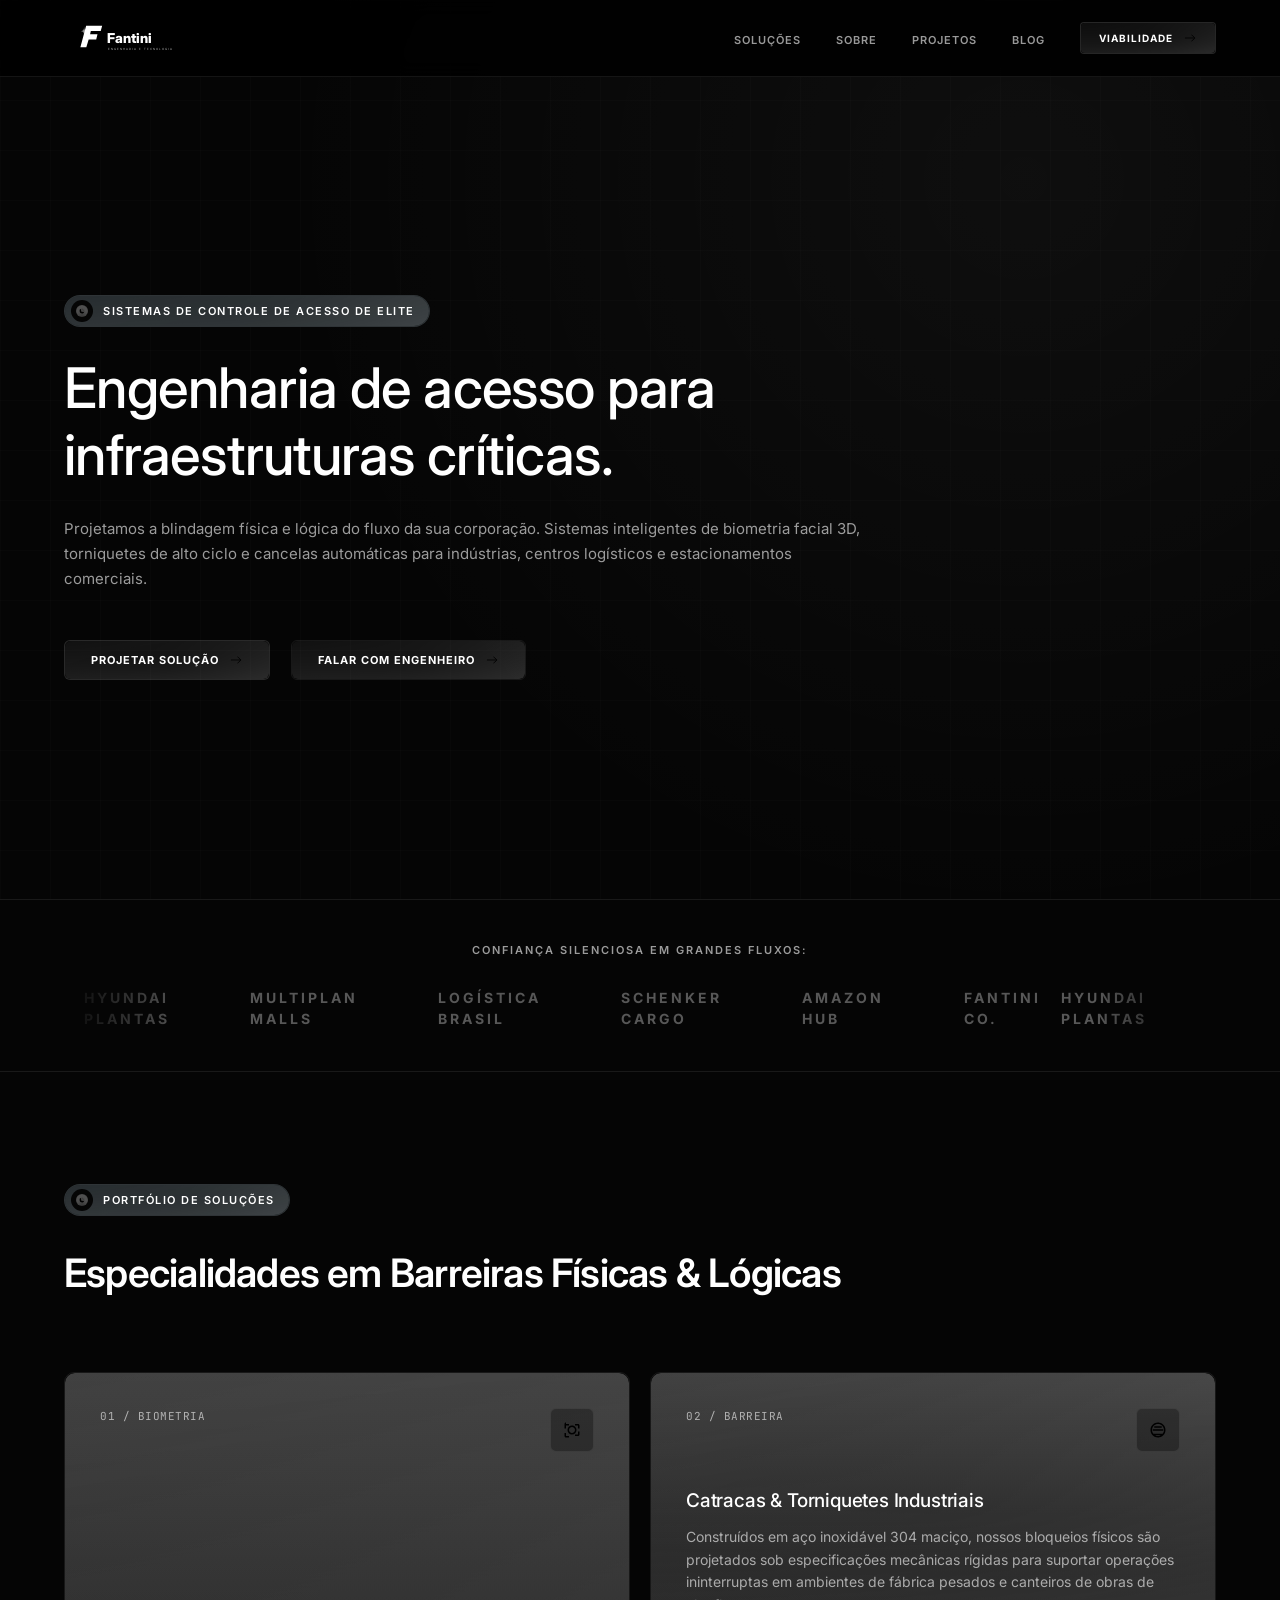
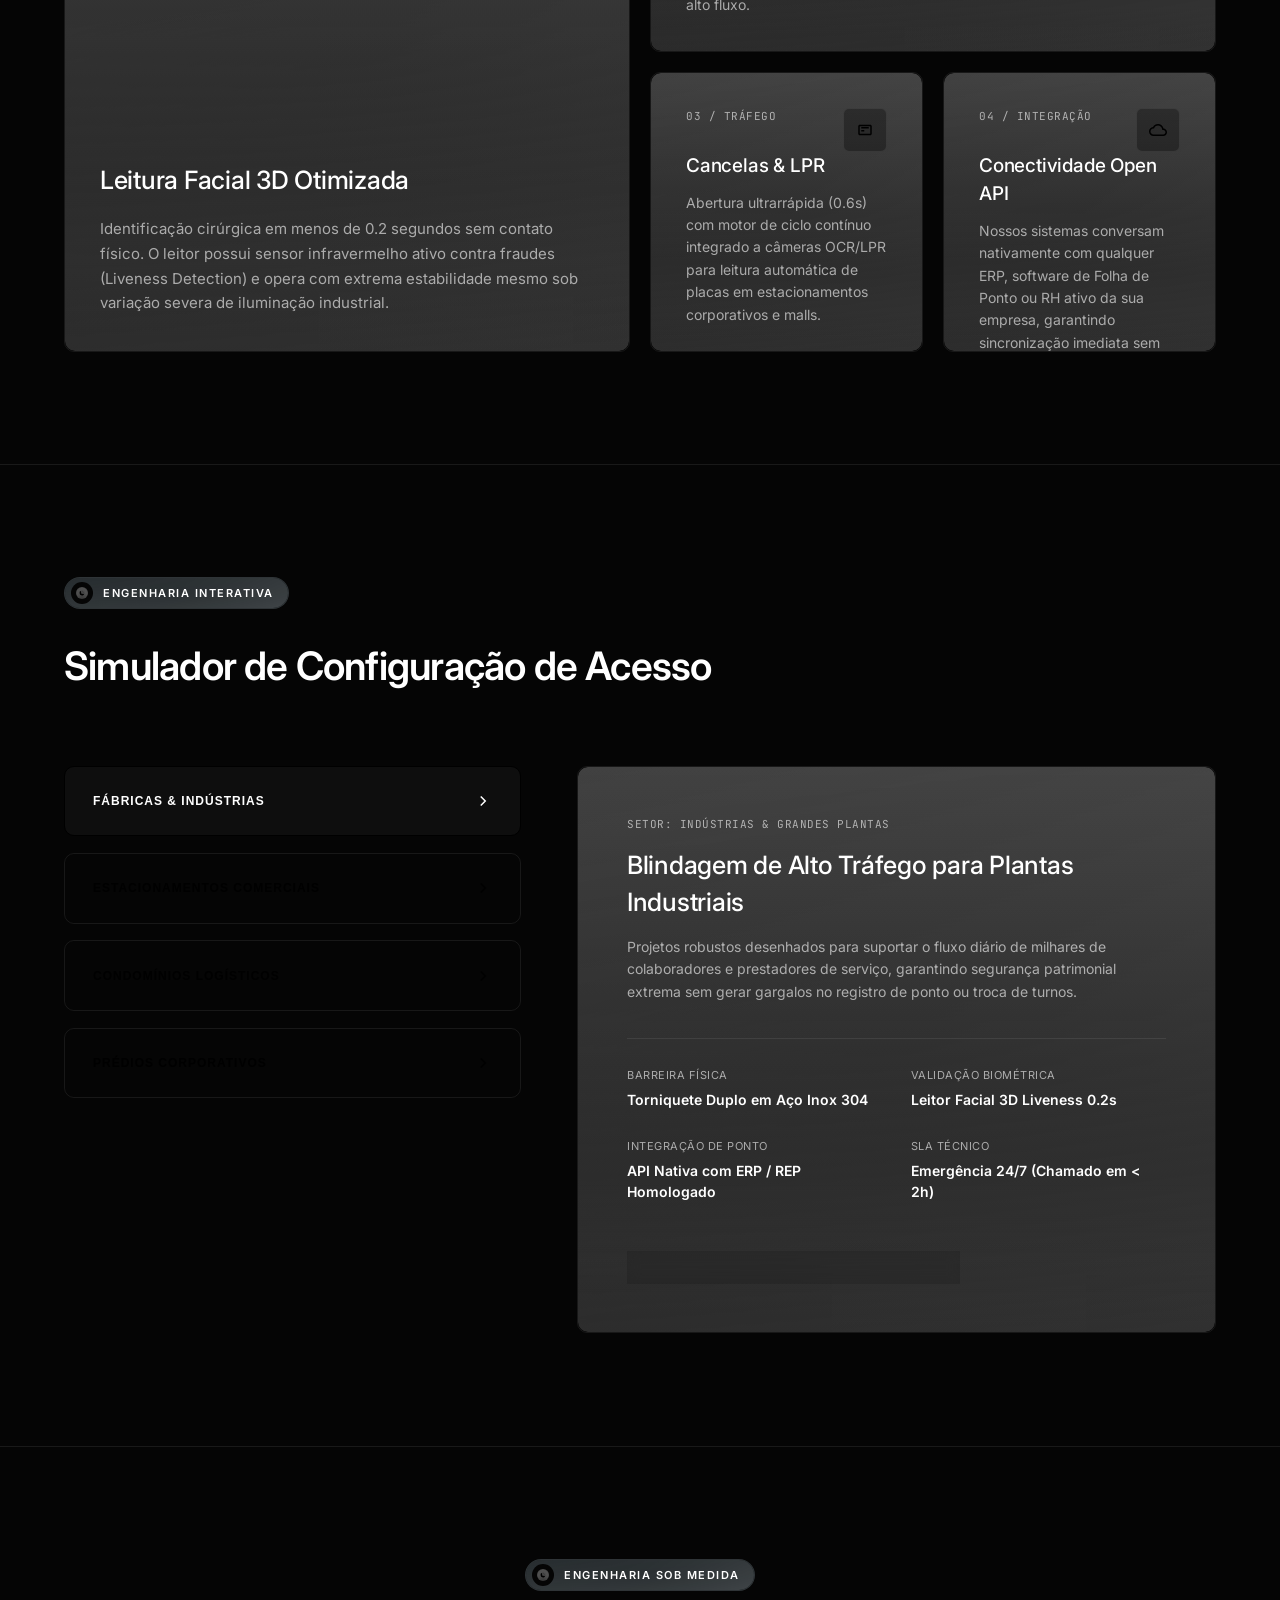
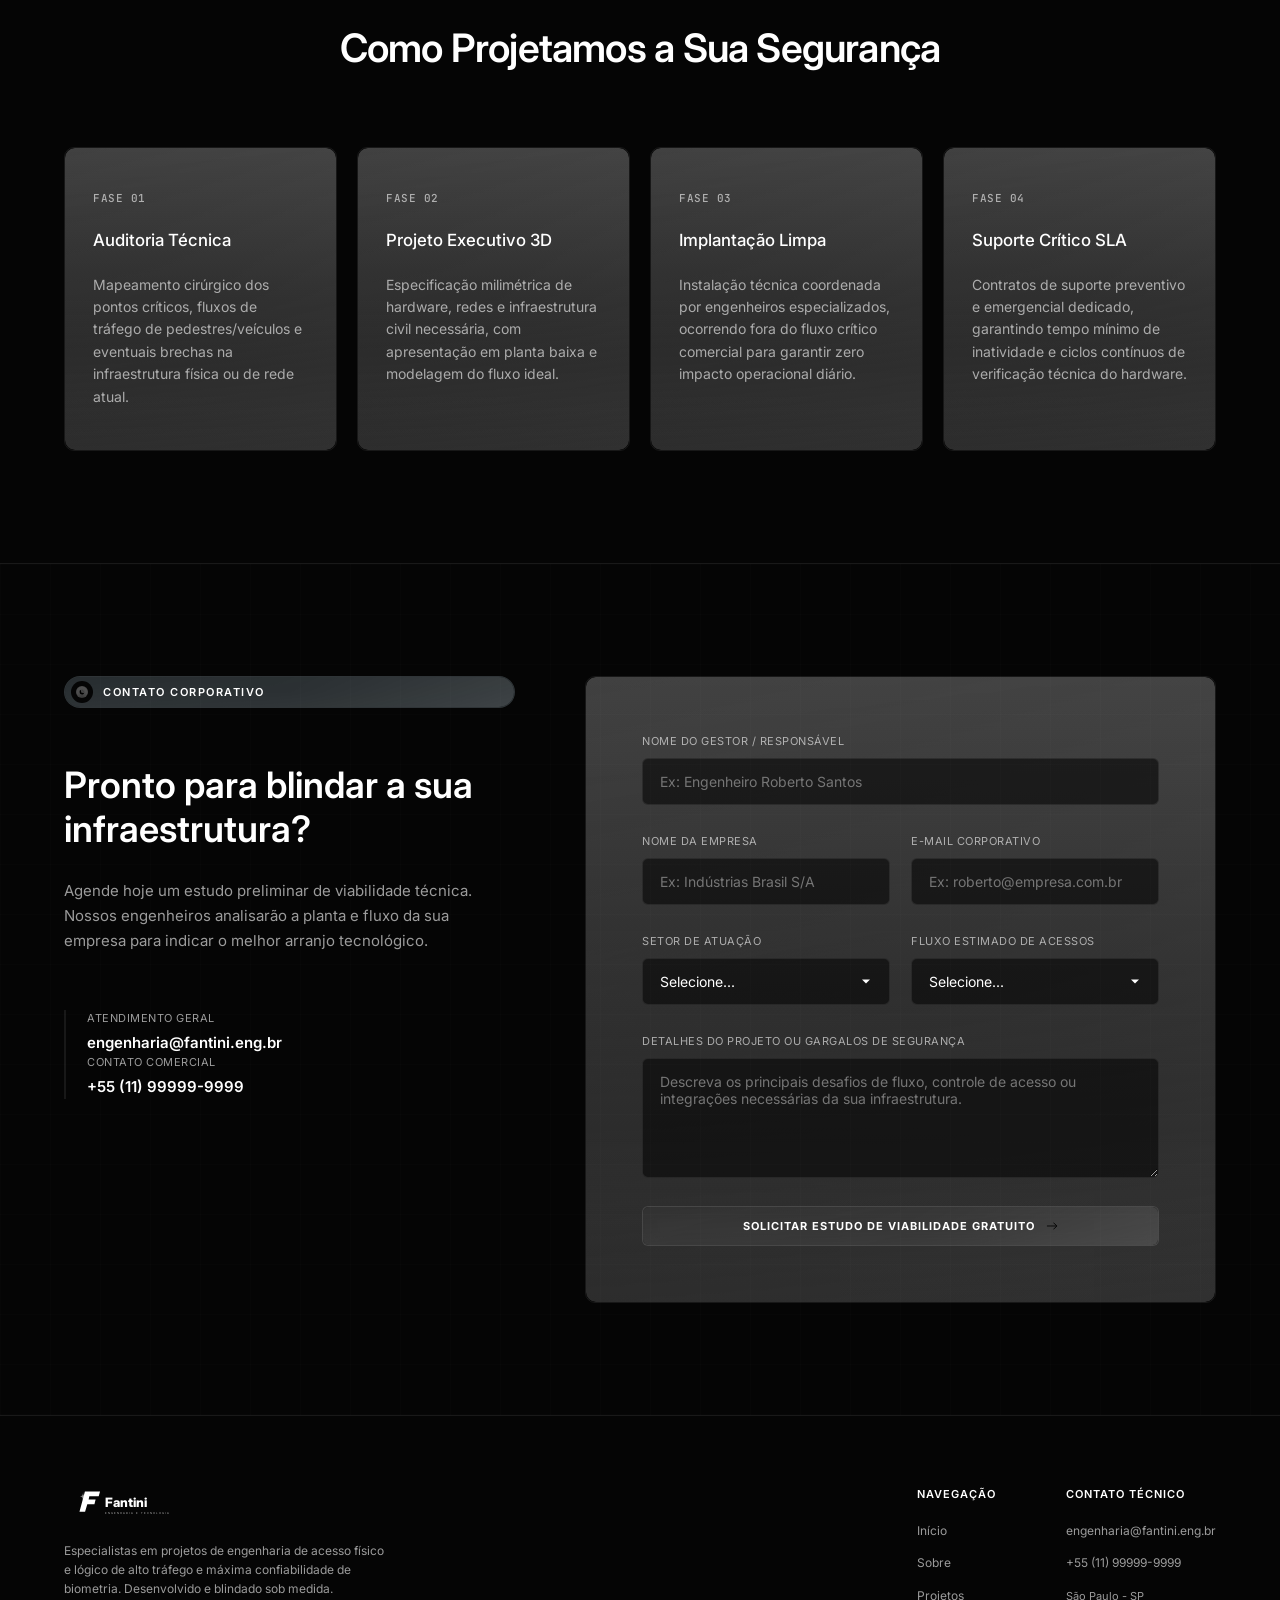
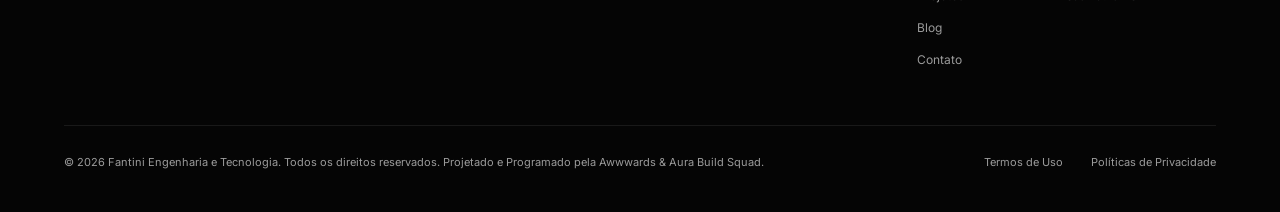
==== index.html @ 69a47493 "feat: expand to multi-page architecture adding Sobre, Projetos, Blog, and Contato pages" ====
<!DOCTYPE html>
<html lang="pt-BR">
<head>
  <meta charset="UTF-8">
  <meta name="viewport" content="width=device-width, initial-scale=1.0">
  <title>Fantini — Engenharia de Acesso & Segurança Eletrônica</title>
  <meta name="description" content="Projetamos sistemas inteligentes de controle de acesso de alta tecnologia para indústrias, grandes empresas e estacionamentos comerciais. Biometria facial e barreiras físicas robustas.">
  
  <!-- CSS Stylesheet -->
  <link rel="stylesheet" href="css/style.css">
</head>
<body>

  <!-- ==========================================================================
       HEADER (NAVEGAÇÃO SUPREMA)
       ========================================================================== */ -->
  <header class="header-nav" id="header">
    <div class="container header-container">
      <a href="#" class="header-logo" aria-label="Fantini Engenharia e Tecnologia Home">
        <!-- Direct Injected Reconstructed SVG Logo for high speed performance and CSS coloring -->
        <svg xmlns="http://www.w3.org/2000/svg" viewBox="0 0 800 200" width="100%" height="100%">
          <rect width="100%" height="100%" fill="none" />
          <!-- Icon -->
          <g transform="translate(-10, -20)">
            <path fill="#8a8a8a" d="M 122,108 C 122,93 118,82 104,82 C 118,82 122,71 122,56 C 122,71 126,82 140,82 C 126,82 122,93 122,108 Z" />
            <path fill="#ffffff" d="M 133,52 L 222,52 L 214,81 L 159,81 L 155,99 L 196,99 L 189,128 L 147,128 L 134,172 L 101,172 L 133,52 Z" />
          </g>
          <!-- Typography -->
          <text x="240" y="125" font-family="'Inter', sans-serif" font-weight="800" font-size="76" fill="#ffffff">Fantini</text>
          <text x="242" y="165" font-family="'Inter', sans-serif" font-weight="300" font-size="16" fill="#ffffff" letter-spacing="0.36em" opacity="0.9">ENGENHARIA E TECNOLOGIA</text>
        </svg>
      </a>
      
      <nav aria-label="Navegação Principal">
        <ul class="nav-menu">
          <li><a href="index.html#solucoes" class="nav-link">Soluções</a></li>
          <li><a href="sobre.html" class="nav-link">Sobre</a></li>
          <li><a href="projetos.html" class="nav-link">Projetos</a></li>
          <li><a href="blog.html" class="nav-link">Blog</a></li>
          <li>
            <!-- nav button infranex style with dual text roll-up -->
            <a class="button-01 button-01-sm w-inline-block" href="contato.html">
              <div class="button-01-main">
                <div class="button-01-text-wrap">
                  <div class="paragraph-02">Viabilidade</div>
                  <div class="paragraph-02">Viabilidade</div>
                </div>
                <img alt="arrow-right" src="assets/6957be41e4e089c5e53fb3e4_arrow_22bd38528ae0.svg"/>
                <div class="bg-daimond-16"></div>
              </div>
            </a>
          </li>
        </ul>
      </nav>
    </div>
  </header>

  <!-- ==========================================================================
       HERO SECTION (O IMPACTO DE AUTORIDADE)
       ========================================================================== */ -->
  <section class="hero" id="home">
    <div class="tech-grid-bg"></div>
    <div class="hero-overlay"></div>
    
    <div class="container">
      <div class="hero-content">
        <!-- Infranex Signature Status Pill Tag -->
        <div class="section-teg-wrap reveal-scale">
          <div class="section-teg-icon">
            <img src="assets/6957d639ac43dd49eb71e622_CTA_2_b1862586765e.svg" alt="Spark icon" />
          </div>
          <span class="section-teg-text">Sistemas de Controle de Acesso de Elite</span>
          <div class="bg-daimond-16"></div>
        </div>
        
        <div class="hero-title reveal-slide-up">
          <h1>Engenharia de acesso para infraestruturas críticas.</h1>
        </div>
        
        <div class="hero-subtitle reveal-slide-up delay-1">
          <p>Projetamos a blindagem física e lógica do fluxo da sua corporação. Sistemas inteligentes de biometria facial 3D, torniquetes de alto ciclo e cancelas automáticas para indústrias, centros logísticos e estacionamentos comerciais.</p>
        </div>
        
        <div class="hero-actions reveal-slide-up delay-2">
          <a class="button-01 w-inline-block" href="#contato">
            <div class="button-01-main">
              <div class="button-01-text-wrap">
                <div class="paragraph-02">Projetar Solução</div>
                <div class="paragraph-02">Projetar Solução</div>
              </div>
              <img alt="arrow-right" src="assets/6957be41e4e089c5e53fb3e4_arrow_22bd38528ae0.svg"/>
              <div class="bg-daimond-16"></div>
            </div>
          </a>
          <a class="button-01 button-01-secondary w-inline-block" href="#simulador">
            <div class="button-01-main">
              <div class="button-01-text-wrap">
                <div class="paragraph-02">Falar com Engenheiro</div>
                <div class="paragraph-02">Falar com Engenheiro</div>
              </div>
              <img alt="arrow-right" src="assets/6957be41e4e089c5e53fb3e4_arrow_22bd38528ae0.svg"/>
              <div class="bg-daimond-16"></div>
            </div>
          </a>
        </div>
      </div>
    </div>
  </section>

  <!-- ==========================================================================
       ZONAS DE PROVA SOCIAL COM MARQUEE CONTÍNUO INFINITO
       ========================================================================== */ -->
  <section class="proof-bar">
    <div class="container proof-container">
      <div class="proof-title">Confiança Silenciosa em Grandes Fluxos:</div>
      <!-- Continuous infinite scrolling brand marquee -->
      <div class="marquee-wrapper">
        <div class="brand-bottom-list">
          <div class="brand-logo-wrap">HYUNDAI PLANTAS</div>
          <div class="brand-logo-wrap">MULTIPLAN MALLS</div>
          <div class="brand-logo-wrap">LOGÍSTICA BRASIL</div>
          <div class="brand-logo-wrap">SCHENKER CARGO</div>
          <div class="brand-logo-wrap">AMAZON HUB</div>
          <div class="brand-logo-wrap">FANTINI CO.</div>
        </div>
        <div class="brand-bottom-list">
          <div class="brand-logo-wrap">HYUNDAI PLANTAS</div>
          <div class="brand-logo-wrap">MULTIPLAN MALLS</div>
          <div class="brand-logo-wrap">LOGÍSTICA BRASIL</div>
          <div class="brand-logo-wrap">SCHENKER CARGO</div>
          <div class="brand-logo-wrap">AMAZON HUB</div>
          <div class="brand-logo-wrap">FANTINI CO.</div>
        </div>
      </div>
    </div>
  </section>

  <!-- ==========================================================================
       BENTO GRID DE SOLUÇÕES (HIGH-PERFORMANCE INFRANEX CARDS)
       ========================================================================== */ -->
  <section class="section-padding" id="solucoes">
    <div class="container">
      <div class="section-header">
        <!-- Status Pill label -->
        <div class="section-teg-wrap reveal-scale">
          <div class="section-teg-icon">
            <img src="assets/6957d639ac43dd49eb71e622_CTA_2_b1862586765e.svg" alt="Spark icon" />
          </div>
          <span class="section-teg-text">Portfólio de Soluções</span>
          <div class="bg-daimond-16"></div>
        </div>
        <h2 class="section-title reveal-slide-up">Especialidades em Barreiras Físicas &amp; Lógicas</h2>
      </div>

      <div class="bento-grid">
        <!-- CARD 1 (Retângulo Vertical): Reconhecimento Facial 3D -->
        <div class="bento-card bento-vertical reveal-slide-up">
          <div class="bento-card-header">
            <span class="bento-number">01 / BIOMETRIA</span>
            <div class="bento-icon-box" aria-hidden="true">
              <!-- Inline Biometric Sensor SVG Icon -->
              <svg viewBox="0 0 24 24">
                <path d="M4 4h4v2H4v4H2V4c0-1.1.9-2 2-2zm16 0c1.1 0 2 .9 2 2v4h-2V6h-4V4h4zM4 20h4v2H4c-1.1 0-2-.9-2-2v-4h2v4zm16 0h-4v-2h4v-4h2v4c0 1.1-.9 2-2 2zM12 6c-3.31 0-6 2.69-6 6s2.69 6 6 6 6-2.69 6-6-2.69-6-6-6zm0 10c-2.21 0-4-1.79-4-4s1.79-4 4-4 4 1.79 4 4-1.79 4-4 4z"/>
              </svg>
            </div>
          </div>
          <div class="bento-card-body">
            <h3>Leitura Facial 3D Otimizada</h3>
            <p>Identificação cirúrgica em menos de 0.2 segundos sem contato físico. O leitor possui sensor infravermelho ativo contra fraudes (Liveness Detection) e opera com extrema estabilidade mesmo sob variação severa de iluminação industrial.</p>
          </div>
          <!-- Infranex Visual Layering Stack -->
          <div class="bg-color"></div>
          <div class="bg-stroke"></div>
          <div class="bg-daimond-16"></div>
        </div>

        <!-- CARD 2 (Retângulo Horizontal): Catracas & Torniquetes Industriais -->
        <div class="bento-card bento-horizontal reveal-slide-up delay-1">
          <div class="bento-card-header">
            <span class="bento-number">02 / BARREIRA</span>
            <div class="bento-icon-box" aria-hidden="true">
              <!-- Inline Turnstile Gate SVG Icon -->
              <svg viewBox="0 0 24 24">
                <path d="M19 13H5v-2h14v2zm-2-6H7v2h10V7zm2 10H5v2h14v-2zM12 2C6.48 2 2 6.48 2 12s4.48 10 10 10 10-4.48 10-10S17.52 2 12 2zm0 18c-4.41 0-8-3.59-8-8s3.59-8 8-8 8 3.59 8 8-3.59 8-8 8z"/>
              </svg>
            </div>
          </div>
          <div class="bento-card-body">
            <h3>Catracas &amp; Torniquetes Industriais</h3>
            <p>Construídos em aço inoxidável 304 maciço, nossos bloqueios físicos são projetados sob especificações mecânicas rígidas para suportar operações ininterruptas em ambientes de fábrica pesados e canteiros de obras de alto fluxo.</p>
          </div>
          <!-- Infranex Visual Layering Stack -->
          <div class="bg-color"></div>
          <div class="bg-stroke"></div>
          <div class="bg-daimond-16"></div>
        </div>

        <!-- CARD 3 (Quadrado Regular): Cancelas -->
        <div class="bento-card bento-regular reveal-slide-up delay-2">
          <div class="bento-card-header">
            <span class="bento-number">03 / TRÁFEGO</span>
            <div class="bento-icon-box" aria-hidden="true">
              <!-- Inline Barrier Gate SVG Icon -->
              <svg viewBox="0 0 24 24">
                <path d="M19 5H5c-1.1 0-2 .9-2 2v10c0 1.1.9 2 2 2h14c1.1 0 2-.9 2-2V7c0-1.1-.9-2-2-2zm0 12H5V7h14v10zm-8-3H7v-2h4v2zm6-4H7V8h10v2z"/>
              </svg>
            </div>
          </div>
          <div class="bento-card-body">
            <h3>Cancelas &amp; LPR</h3>
            <p>Abertura ultrarrápida (0.6s) com motor de ciclo contínuo integrado a câmeras OCR/LPR para leitura automática de placas em estacionamentos corporativos e malls.</p>
          </div>
          <!-- Infranex Visual Layering Stack -->
          <div class="bg-color"></div>
          <div class="bg-stroke"></div>
          <div class="bg-daimond-16"></div>
        </div>

        <!-- CARD 4 (Quadrado Regular): Conectividade e APIs -->
        <div class="bento-card bento-regular reveal-slide-up delay-3">
          <div class="bento-card-header">
            <span class="bento-number">04 / INTEGRAÇÃO</span>
            <div class="bento-icon-box" aria-hidden="true">
              <!-- Inline API Cloud Connection SVG Icon -->
              <svg viewBox="0 0 24 24">
                <path d="M19.35 10.04C18.67 6.59 15.64 4 12 4 9.11 4 6.6 5.64 5.35 8.04 2.34 8.36 0 10.91 0 14c0 3.31 2.69 6 6 6h13c2.76 0 5-2.24 5-5 0-2.64-2.05-4.78-4.65-4.96zM19 18H6c-2.21 0-4-1.79-4-4 0-2.05 1.53-3.76 3.56-3.97l1.07-.11.5-.95C8.08 7.14 9.94 6 12 6c2.62 0 4.88 1.86 5.39 4.43l.3 1.5 1.53.11c1.56.1 2.78 1.41 2.78 2.96 0 1.65-1.35 3-3 3z"/>
              </svg>
            </div>
          </div>
          <div class="bento-card-body">
            <h3>Conectividade Open API</h3>
            <p>Nossos sistemas conversam nativamente com qualquer ERP, software de Folha de Ponto ou RH ativo da sua empresa, garantindo sincronização imediata sem recadastramentos.</p>
          </div>
          <!-- Infranex Visual Layering Stack -->
          <div class="bg-color"></div>
          <div class="bg-stroke"></div>
          <div class="bg-daimond-16"></div>
        </div>
      </div>
    </div>
  </section>

  <!-- ==========================================================================
       SIMULADOR DE SOLUÇÕES INTERATIVO (O ENGAJAMENTO PREMIUM)
       ========================================================================== */ -->
  <section class="section-padding simulator" id="simulador">
    <div class="container">
      <div class="section-header">
        <div class="section-teg-wrap reveal-scale">
          <div class="section-teg-icon">
            <img src="assets/6957d639ac43dd49eb71e622_CTA_2_b1862586765e.svg" alt="Spark icon" />
          </div>
          <span class="section-teg-text">Engenharia Interativa</span>
          <div class="bg-daimond-16"></div>
        </div>
        <h2 class="section-title reveal-slide-up">Simulador de Configuração de Acesso</h2>
      </div>

      <div class="simulator-layout">
        <!-- Seletores (Lado Esquerdo) -->
        <div class="sim-control-panel reveal-slide-up">
          <button class="sim-selector-btn active" data-sector="industria" aria-controls="sim-result-box">
            <h4>Fábricas &amp; Indústrias</h4>
            <svg width="18" height="18" viewBox="0 0 24 24" fill="none" stroke="currentColor" stroke-width="2">
              <polyline points="9 18 15 12 9 6"></polyline>
            </svg>
          </button>
          <button class="sim-selector-btn" data-sector="estacionamento" aria-controls="sim-result-box">
            <h4>Estacionamentos Comerciais</h4>
            <svg width="18" height="18" viewBox="0 0 24 24" fill="none" stroke="currentColor" stroke-width="2">
              <polyline points="9 18 15 12 9 6"></polyline>
            </svg>
          </button>
          <button class="sim-selector-btn" data-sector="logistico" aria-controls="sim-result-box">
            <h4>Condomínios Logísticos</h4>
            <svg width="18" height="18" viewBox="0 0 24 24" fill="none" stroke="currentColor" stroke-width="2">
              <polyline points="9 18 15 12 9 6"></polyline>
            </svg>
          </button>
          <button class="sim-selector-btn" data-sector="corporativo" aria-controls="sim-result-box">
            <h4>Prédios Corporativos</h4>
            <svg width="18" height="18" viewBox="0 0 24 24" fill="none" stroke="currentColor" stroke-width="2">
              <polyline points="9 18 15 12 9 6"></polyline>
            </svg>
          </button>
        </div>

        <!-- Box de Resultados (Lado Direito) -->
        <div class="sim-result-box reveal-scale delay-1" id="sim-result-box">
          <div class="sim-result-header">
            <span class="sim-result-tag" id="sim-result-tag">Setor: Indústrias &amp; Grandes Plantas</span>
            <h3 class="sim-result-title" id="sim-result-title">Blindagem de Alto Tráfego para Plantas Industriais</h3>
            <p class="sim-result-desc" id="sim-result-desc">Projetos robustos desenhados para suportar o fluxo diário de milhares de colaboradores e prestadores de serviço, garantindo segurança patrimonial extrema sem gerar gargalos no registro de ponto ou troca de turnos.</p>
          </div>

          <div class="sim-specs-list" id="sim-specs-list">
            <div class="sim-spec-item">
              <span class="sim-spec-label">Barreira Física</span>
              <span class="sim-spec-value">Torniquete Duplo em Aço Inox 304</span>
            </div>
            <div class="sim-spec-item">
              <span class="sim-spec-label">Validação Biométrica</span>
              <span class="sim-spec-value">Leitor Facial 3D Liveness 0.2s</span>
            </div>
            <div class="sim-spec-item">
              <span class="sim-spec-label">Integração de Ponto</span>
              <span class="sim-spec-value">API Nativa com ERP / REP Homologado</span>
            </div>
            <div class="sim-spec-item">
              <span class="sim-spec-label">SLA Técnico</span>
              <span class="sim-spec-value">Emergência 24/7 (Chamado em &lt; 2h)</span>
            </div>
          </div>

          <div>
            <!-- simulator result button with double roll-up -->
            <a class="button-01 button-01-sm w-inline-block" href="#contato">
              <div class="button-01-main">
                <div class="button-01-text-wrap">
                  <div class="paragraph-02">Estudar Viabilidade Desta Configuração</div>
                  <div class="paragraph-02">Estudar Viabilidade Desta Configuração</div>
                </div>
                <img alt="arrow-right" src="assets/6957be41e4e089c5e53fb3e4_arrow_22bd38528ae0.svg"/>
                <div class="bg-daimond-16"></div>
              </div>
            </a>
          </div>
          <!-- Infranex Visual Layering Stack -->
          <div class="bg-color"></div>
          <div class="bg-stroke"></div>
          <div class="bg-daimond-16"></div>
        </div>
      </div>
    </div>
  </section>

  <!-- ==========================================================================
       NOSSO PROCESSO DE ENGENHARIA (A JORNADA DO CLIENTE)
       ========================================================================== */ -->
  <section class="section-padding" id="processo">
    <div class="container">
      <div class="section-header text-center animate-heading">
        <div class="section-teg-wrap reveal-scale">
          <div class="section-teg-icon">
            <img src="assets/6957d639ac43dd49eb71e622_CTA_2_b1862586765e.svg" alt="Spark icon" />
          </div>
          <span class="section-teg-text">Engenharia Sob Medida</span>
          <div class="bg-daimond-16"></div>
        </div>
        <h2 class="section-title reveal-slide-up">Como Projetamos a Sua Segurança</h2>
      </div>

      <div class="process-grid">
        <div class="process-card reveal-slide-up">
          <span class="process-step">FASE 01</span>
          <h4>Auditoria Técnica</h4>
          <p>Mapeamento cirúrgico dos pontos críticos, fluxos de tráfego de pedestres/veículos e eventuais brechas na infraestrutura física ou de rede atual.</p>
          <!-- Infranex Visual Layering Stack -->
          <div class="bg-color"></div>
          <div class="bg-stroke"></div>
          <div class="bg-daimond-16"></div>
        </div>
        <div class="process-card reveal-slide-up delay-1">
          <span class="process-step">FASE 02</span>
          <h4>Projeto Executivo 3D</h4>
          <p>Especificação milimétrica de hardware, redes e infraestrutura civil necessária, com apresentação em planta baixa e modelagem do fluxo ideal.</p>
          <div class="bg-color"></div>
          <div class="bg-stroke"></div>
          <div class="bg-daimond-16"></div>
        </div>
        <div class="process-card reveal-slide-up delay-2">
          <span class="process-step">FASE 03</span>
          <h4>Implantação Limpa</h4>
          <p>Instalação técnica coordenada por engenheiros especializados, ocorrendo fora do fluxo crítico comercial para garantir zero impacto operacional diário.</p>
          <div class="bg-color"></div>
          <div class="bg-stroke"></div>
          <div class="bg-daimond-16"></div>
        </div>
        <div class="process-card reveal-slide-up delay-3">
          <span class="process-step">FASE 04</span>
          <h4>Suporte Crítico SLA</h4>
          <p>Contratos de suporte preventivo e emergencial dedicado, garantindo tempo mínimo de inatividade e ciclos contínuos de verificação técnica do hardware.</p>
          <div class="bg-color"></div>
          <div class="bg-stroke"></div>
          <div class="bg-daimond-16"></div>
        </div>
      </div>
    </div>
  </section>

  <!-- ==========================================================================
       FORMULÁRIO DE CONVERSÃO CORPORATIVA (LEAD DE ALTA QUALIFICAÇÃO)
       ========================================================================== */ -->
  <section class="section-padding contact" id="contato">
    <div class="tech-grid-bg"></div>
    <div class="container">
      <div class="contact-layout">
        <!-- Textos Laterais -->
        <div class="contact-info reveal-slide-up">
          <div class="section-teg-wrap reveal-scale">
            <div class="section-teg-icon">
              <img src="assets/6957d639ac43dd49eb71e622_CTA_2_b1862586765e.svg" alt="Spark icon" />
            </div>
            <span class="section-teg-text">Contato Corporativo</span>
            <div class="bg-daimond-16"></div>
          </div>
          <h2 class="contact-info-title">Pronto para blindar a sua infraestrutura?</h2>
          <p class="contact-info-desc">Agende hoje um estudo preliminar de viabilidade técnica. Nossos engenheiros analisarão a planta e fluxo da sua empresa para indicar o melhor arranjo tecnológico.</p>
          
          <div class="contact-card-list">
            <div class="contact-detail-item">
              <span class="contact-detail-label">Atendimento Geral</span>
              <span class="contact-detail-value">engenharia@fantini.eng.br</span>
            </div>
            <div class="contact-detail-item">
              <span class="contact-detail-label">Contato Comercial</span>
              <span class="contact-detail-value">+55 (11) 99999-9999</span>
            </div>
          </div>
        </div>

        <!-- Formulário Físico -->
        <form class="contact-form reveal-scale delay-1" id="sim-contact-form" onsubmit="event.preventDefault(); alert('Estudo de Viabilidade solicitado! Nossa equipe de engenharia entrará em contato em até 24h.'); this.reset();">
          <div class="form-group">
            <label for="name">Nome do Gestor / Responsável</label>
            <input type="text" id="name" class="form-control" placeholder="Ex: Engenheiro Roberto Santos" required>
          </div>
          
          <div class="form-control-row">
            <div class="form-group">
              <label for="company">Nome da Empresa</label>
              <input type="text" id="company" class="form-control" placeholder="Ex: Indústrias Brasil S/A" required>
            </div>
            <div class="form-group">
              <label for="email">E-mail Corporativo</label>
              <input type="email" id="email" class="form-control" placeholder="Ex: roberto@empresa.com.br" required>
            </div>
          </div>

          <div class="form-control-row">
            <div class="form-group">
              <label for="sector">Setor de Atuação</label>
              <select id="sector" class="form-control" required style="appearance: none; background-image: url('data:image/svg+xml;charset=UTF-8,%3Csvg xmlns=%22http://www.w3.org/2000/svg%22 width=%2212%22 height=%2212%22 viewBox=%220 0 12 12%22%3E%3Cpath fill=%22%23ffffff%22 d=%22M6 8.5L2 4.5h8z%22/%3E%3C/svg%3E'); background-repeat: no-repeat; background-position: right 1.2rem center;">
                <option value="" disabled selected>Selecione...</option>
                <option value="industria">Indústria / Fábrica</option>
                <option value="estacionamento">Estacionamento / Mall</option>
                <option value="logistica">Centro Logístico / Perímetro</option>
                <option value="corporativo">Escritório / Prédio Comercial</option>
              </select>
            </div>
            <div class="form-group">
              <label for="flow">Fluxo Estimado de Acessos</label>
              <select id="flow" class="form-control" required style="appearance: none; background-image: url('data:image/svg+xml;charset=UTF-8,%3Csvg xmlns=%22http://www.w3.org/2000/svg%22 width=%2212%22 height=%2212%22 viewBox=%220 0 12 12%22%3E%3Cpath fill=%22%23ffffff%22 d=%22M6 8.5L2 4.5h8z%22/%3E%3C/svg%3E'); background-repeat: no-repeat; background-position: right 1.2rem center;">
                <option value="" disabled selected>Selecione...</option>
                <option value="pequeno">Até 200 acessos/dia</option>
                <option value="medio">De 200 a 1.000 acessos/dia</option>
                <option value="grande">Mais de 1.000 acessos/dia</option>
              </select>
            </div>
          </div>

          <div class="form-group">
            <label for="message">Detalhes do Projeto ou Gargalos de Segurança</label>
            <textarea id="message" class="form-control" placeholder="Descreva os principais desafios de fluxo, controle de acesso ou integrações necessárias da sua infraestrutura." required></textarea>
          </div>

          <!-- form submit button with double roll-up -->
          <button type="submit" class="button-01 w-inline-block" style="border: none; background: transparent; padding: 0; width: 100%;">
            <div class="button-01-main" style="width: 100%; justify-content: center;">
              <div class="button-01-text-wrap">
                <div class="paragraph-02">Solicitar Estudo de Viabilidade Gratuito</div>
                <div class="paragraph-02">Solicitar Estudo de Viabilidade Gratuito</div>
              </div>
              <img alt="arrow-right" src="assets/6957be41e4e089c5e53fb3e4_arrow_22bd38528ae0.svg"/>
              <div class="bg-daimond-16"></div>
            </div>
          </button>
          
          <!-- Infranex Visual Layering Stack -->
          <div class="bg-color"></div>
          <div class="bg-stroke"></div>
          <div class="bg-daimond-16"></div>
        </form>
      </div>
    </div>
  </section>

  <!-- ==========================================================================
       FOOTER (RODAPÉ CORPORATIVO)
       ========================================================================== */ -->
  <footer class="footer">
    <div class="container">
      <div class="footer-top">
        <div class="footer-brand">
          <div class="footer-logo">
            <!-- Footer SVG Logo Small -->
            <svg xmlns="http://www.w3.org/2000/svg" viewBox="0 0 800 200" width="100%" height="100%">
              <rect width="100%" height="100%" fill="none" />
              <!-- Icon -->
              <g transform="translate(-10, -20)">
                <path fill="#8a8a8a" d="M 122,108 C 122,93 118,82 104,82 C 118,82 122,71 122,56 C 122,71 126,82 140,82 C 126,82 122,93 122,108 Z" />
                <path fill="#ffffff" d="M 133,52 L 222,52 L 214,81 L 159,81 L 155,99 L 196,99 L 189,128 L 147,128 L 134,172 L 101,172 L 133,52 Z" />
              </g>
              <!-- Typography -->
              <text x="240" y="125" font-family="'Inter', sans-serif" font-weight="800" font-size="76" fill="#ffffff">Fantini</text>
              <text x="242" y="165" font-family="'Inter', sans-serif" font-weight="300" font-size="16" fill="#ffffff" letter-spacing="0.36em" opacity="0.9">ENGENHARIA E TECNOLOGIA</text>
            </svg>
          </div>
          <p>Especialistas em projetos de engenharia de acesso físico e lógico de alto tráfego e máxima confiabilidade de biometria. Desenvolvido e blindado sob medida.</p>
        </div>

        <div class="footer-links-group">
          <div class="footer-column">
            <h5>Navegação</h5>
            <ul>
              <li><a href="index.html">Início</a></li>
              <li><a href="sobre.html">Sobre</a></li>
              <li><a href="projetos.html">Projetos</a></li>
              <li><a href="blog.html">Blog</a></li>
              <li><a href="contato.html">Contato</a></li>
            </ul>
          </div>
          <div class="footer-column">
            <h5>Contato Técnico</h5>
            <ul>
              <li><a href="mailto:engenharia@fantini.eng.br">engenharia@fantini.eng.br</a></li>
              <li><a href="tel:+5511999999999">+55 (11) 99999-9999</a></li>
              <li><span style="font-size: 11px; color: var(--color-text-secondary);">São Paulo - SP</span></li>
            </ul>
          </div>
        </div>
      </div>

      <div class="footer-bottom">
        <p>&copy; 2026 Fantini Engenharia e Tecnologia. Todos os direitos reservados. Projetado e Programado pela Awwwards &amp; Aura Build Squad.</p>
        <div class="footer-bottom-links">
          <a href="#">Termos de Uso</a>
          <a href="#">Políticas de Privacidade</a>
        </div>
      </div>
    </div>
  </footer>

  <!-- App Logic Script -->
  <script src="js/app.js"></script>
</body>
</html>
---- css/style.css ----
@import url('https://fonts.googleapis.com/css2?family=Inter:wght@300;400;500;600;700;800&family=JetBrains+Mono:wght@400;500;700&display=swap');

/* ==========================================================================
   EXACT INFRANEX SAAS DESIGN SYSTEM (FANTINI CO. INTEGRATION)
   ========================================================================== */
:root {
  /* Cores Originais Infranex */
  --color-bg: #050505;                    /* Main Canvas Background */
  --color-true-black: #0a0a0a;            /* Pure Slate Card Background */
  --color-bright-black: #1d2326;          /* Medium Surfaces, Pills and Inputs */
  --color-text-gray: #fff9;               /* Default readable body copy */
  --color-text-primary: #ffffff;          /* High contrast headings */
  --color-border-inactive: rgba(255, 255, 255, 0.08); /* 1px outline */
  --color-border-hover: rgba(255, 255, 255, 0.2);    /* Border peek highlight */
  
  /* Border Radii Tokens (Infranex standard) */
  --border-radius-tiny: 4px;
  --border-radius-medium: 6px;
  --border-radius-normal: 8px;
  --border-radius-large: 10px;
  --border-radius-jumbo: 18px;
  --border-radius-massive: 100px;
  
  /* Fontes */
  --font-main: 'Inter', sans-serif;
  --font-mono: 'JetBrains Mono', monospace;
  
  /* Precision Easing */
  --transition-bezier: all 0.4s cubic-bezier(0.16, 1, 0.3, 1);
}

/* ==========================================================================
   RESET & BASE STYLES
   ========================================================================== */
* {
  box-sizing: border-box;
  margin: 0;
  padding: 0;
}

html, body {
  overflow-x: hidden;
  background-color: var(--color-bg) !important;
  color: var(--color-text-gray);
  font-family: var(--font-main);
  font-size: 14px;
  line-height: 1.5;
  scroll-behavior: smooth;
  -webkit-font-smoothing: antialiased;
}

/* Utilities */
.container {
  width: 100%;
  max-width: 1200px;
  margin: 0 auto;
  padding: 0 24px;
}

.section-padding {
  padding: 8rem 0;
  border-bottom: 1px solid var(--color-border-inactive);
}

.text-center { text-align: center; }

/* Grid de Linhas Técnicas Infranex */
.tech-grid-bg {
  position: absolute;
  top: 0;
  left: 0;
  width: 100%;
  height: 100%;
  background-image: 
    linear-gradient(rgba(255, 255, 255, 0.012) 1px, transparent 1px),
    linear-gradient(90deg, rgba(255, 255, 255, 0.012) 1px, transparent 1px);
  background-size: 50px 50px;
  pointer-events: none;
  z-index: 1;
}

/* ==========================================================================
   HEADER (NAVEGAÇÃO SUPREMA)
   ========================================================================== */
.header-nav {
  position: fixed;
  top: 0;
  left: 0;
  width: 100%;
  background-color: rgba(5, 5, 5, 0.95);
  border-bottom: 1px solid var(--color-border-inactive);
  backdrop-filter: blur(10px);
  z-index: 1000;
  transition: var(--transition-bezier);
}

.header-container {
  display: flex;
  justify-content: space-between;
  align-items: center;
  height: 76px;
}

.header-logo {
  display: flex;
  align-items: center;
  height: 36px;
  text-decoration: none;
}

.header-logo svg {
  height: 100%;
  width: auto;
}

.nav-menu {
  display: flex;
  list-style: none;
  gap: 2.5rem;
  align-items: center;
}

.nav-link {
  color: var(--color-text-secondary);
  text-decoration: none;
  font-size: 11px;
  font-weight: 600;
  text-transform: uppercase;
  letter-spacing: 1px;
  transition: var(--transition-bezier);
}

.nav-link:hover {
  color: var(--color-text-primary);
}

/* ==========================================================================
   INFRANEX MASTER BUTTONS SYSTEM (.button-01)
   ========================================================================== */
.button-01 {
  display: inline-flex;
  align-items: center;
  justify-content: center;
  position: relative;
  text-decoration: none;
  cursor: pointer;
  z-index: 10;
}

.button-01-main {
  background-color: rgba(0, 0, 0, 0.12);
  border: 1px solid rgba(255, 255, 255, 0.15);
  border-radius: var(--border-radius-medium); /* 6px */
  padding: 12px 26px;
  backdrop-filter: blur(6px);
  position: relative;
  overflow: hidden;
  transition: var(--transition-bezier);
  display: flex;
  align-items: center;
  gap: 10px;
}

.button-01-text-wrap {
  position: relative;
  z-index: 5;
  overflow: hidden;
  height: 14px;
  display: flex;
  flex-direction: column;
}

.button-01-text-wrap .paragraph-02 {
  font-family: var(--font-main);
  font-size: 11px;
  font-weight: 700;
  text-transform: uppercase;
  letter-spacing: 1px;
  color: var(--color-text-primary);
  margin: 0;
  height: 14px;
  line-height: 14px;
  white-space: nowrap;
  transition: transform 0.4s cubic-bezier(0.16, 1, 0.3, 1);
}

.button-01-main img {
  width: 14px;
  height: 14px;
  filter: invert(1);
  position: relative;
  z-index: 5;
  transition: var(--transition-bezier);
}

/* Overlays e efeitos interativos */
.button-01:hover .button-01-main {
  border-color: var(--color-text-primary);
  background-color: rgba(255, 255, 255, 0.05);
}

.button-01:hover .button-01-text-wrap .paragraph-02 {
  transform: translateY(-100%);
}

.button-01:hover .button-01-main img {
  transform: translateX(4px);
}

.button-01-secondary .button-01-main {
  background-color: transparent;
  border: 1px solid var(--color-border-inactive);
}

.button-01-secondary:hover .button-01-main {
  border-color: var(--color-border-hover);
  background-color: rgba(255, 255, 255, 0.02);
}

.button-01-sm .button-01-main {
  padding: 8px 18px;
  border-radius: var(--border-radius-tiny); /* 4px */
}

.button-01-sm .button-01-text-wrap {
  height: 12px;
}

.button-01-sm .button-01-text-wrap .paragraph-02 {
  font-size: 10px;
  height: 12px;
  line-height: 12px;
}

/* ==========================================================================
   THE SIGNATURE GLASSMORPHIC & VECTOR LAYERING (z-index overlays)
   ========================================================================== */
/* Layer 1: Infranex Face Gradient Background */
.bg-color {
  position: absolute;
  inset: 0%;
  z-index: 1;
  height: 100%;
  border-radius: inherit;
  background-color: rgba(0, 0, 0, 0.12);
  background-image: 
    linear-gradient(#131313, #030303 72%, #01010100), 
    linear-gradient(#202020b3, #000);
}

/* Layer 2: Infranex 1px Inner Outline Glow */
.bg-stroke {
  position: absolute;
  inset: 0%;
  z-index: 2;
  opacity: .16;
  background-image: linear-gradient(#fff, #99999980);
  border-radius: inherit;
  pointer-events: none;
  transition: var(--transition-bezier);
}

/* Layer 3: Diamond Glass Reflection Overlay */
.bg-daimond-16 {
  position: absolute;
  inset: 0%;
  z-index: 3;
  opacity: .16;
  background-image: 
    url("../assets/6957c00accf867b0e120de47_Gradi_11859cbbbee3.svg"), 
    linear-gradient(350deg, #fff, #ffffff52);
  background-position: 50%, 0 0;
  background-repeat: no-repeat, repeat;
  background-size: cover, auto;
  border-radius: inherit;
  pointer-events: none;
  transition: var(--transition-bezier);
}

/* Interaction feedback for visual layering */
.bento-card:hover .bg-stroke,
.sim-result-box:hover .bg-stroke,
.process-card:hover .bg-stroke,
.contact-form:hover .bg-stroke {
  opacity: .32;
}

.bento-card:hover .bg-daimond-16,
.sim-result-box:hover .bg-daimond-16,
.process-card:hover .bg-daimond-16,
.contact-form:hover .bg-daimond-16,
.button-01:hover .bg-daimond-16 {
  opacity: .28;
}

/* ==========================================================================
   CATEGORY STATUS PILL TAGS (.section-teg-wrap)
   ========================================================================== */
.section-teg-wrap {
  display: inline-flex;
  align-items: center;
  gap: 10px;
  background-color: var(--color-bright-black);
  border: 1px solid var(--color-border-inactive);
  padding: 6px 14px 6px 6px;
  border-radius: var(--border-radius-massive); /* 100px */
  text-decoration: none;
  transition: var(--transition-bezier);
  margin-bottom: 2rem;
  height: 32px;
  position: relative;
  overflow: hidden;
}

.section-teg-wrap:hover {
  border-color: var(--color-border-hover);
}

.section-teg-icon {
  width: 22px;
  height: 22px;
  background-color: var(--color-bg);
  border-radius: 50%;
  display: flex;
  align-items: center;
  justify-content: center;
  position: relative;
  z-index: 5;
}

.section-teg-icon img {
  width: 12px;
  height: 12px;
  filter: invert(1);
}

.section-teg-text {
  font-size: 11px;
  font-weight: 600;
  letter-spacing: 1.5px;
  text-transform: uppercase;
  color: var(--color-text-primary);
  position: relative;
  z-index: 5;
}

.section-teg-wrap .bg-daimond-16 {
  z-index: 1;
}

/* ==========================================================================
   HERO SECTION (O IMPACTO DE AUTORIDADE)
   ========================================================================== */
.hero {
  position: relative;
  min-height: 100vh;
  display: flex;
  align-items: center;
  padding-top: 76px;
  overflow: hidden;
  background-color: var(--color-bg);
  border-bottom: 1px solid var(--color-border-inactive);
}

.hero-content {
  position: relative;
  max-width: 800px;
  z-index: 10;
  padding: 8rem 0;
}

.hero-title h1 {
  font-family: var(--font-main);
  font-size: clamp(2.5rem, 5vw, 4rem);
  font-weight: 500; /* Inter Display Medium (500) */
  line-height: 1.2;
  letter-spacing: -0.01em;
  color: var(--color-text-primary);
  margin-bottom: 2rem;
}

.hero-subtitle p {
  font-family: var(--font-main);
  font-size: 15px; /* Paragraph Large */
  font-weight: 400;
  line-height: 1.65;
  color: var(--color-text-gray);
  margin-bottom: 3.5rem;
}

.hero-actions {
  display: flex;
  gap: 1.5rem;
  flex-wrap: wrap;
}

.hero-overlay {
  position: absolute;
  top: 0;
  left: 0;
  width: 100%;
  height: 100%;
  background: radial-gradient(circle at 80% 20%, rgba(255, 255, 255, 0.04) 0%, transparent 60%);
  pointer-events: none;
  z-index: 2;
}

/* ==========================================================================
   ZONAS DE PROVA SOCIAL COM MARQUEE CONTÍNUO INFINITO
   ========================================================================== */
.proof-bar {
  border-bottom: 1px solid var(--color-border-inactive);
  background-color: var(--color-bg);
  padding: 3rem 0;
  position: relative;
  z-index: 10;
  overflow: hidden;
}

.proof-container {
  display: flex;
  flex-direction: column;
  gap: 2rem;
}

.proof-title {
  font-size: 11px;
  font-weight: 600;
  text-transform: uppercase;
  letter-spacing: 2px;
  color: var(--color-text-muted);
  text-align: center;
}

/* Infinite Scrolling Marquee */
.brand-bottom-list {
  display: flex;
  gap: 80px;
  width: max-content;
  animation: marquee-scroll 25s linear infinite;
  padding-left: 20px;
}

.marquee-wrapper {
  display: flex;
  width: 100%;
  overflow: hidden;
  position: relative;
}

.marquee-wrapper::before, .marquee-wrapper::after {
  content: '';
  position: absolute;
  top: 0;
  width: 120px;
  height: 100%;
  z-index: 2;
  pointer-events: none;
}

.marquee-wrapper::before {
  left: 0;
  background: linear-gradient(to right, var(--color-bg), transparent);
}

.marquee-wrapper::after {
  right: 0;
  background: linear-gradient(to left, var(--color-bg), transparent);
}

.brand-logo-wrap {
  font-family: var(--font-main);
  font-size: 14px;
  font-weight: 700;
  text-transform: uppercase;
  letter-spacing: 3px;
  color: var(--color-text-muted);
  opacity: 0.55;
  transition: var(--transition-bezier);
  cursor: default;
}

.brand-logo-wrap:hover {
  opacity: 1;
  color: var(--color-text-primary);
}

@keyframes marquee-scroll {
  0% { transform: translateX(0); }
  100% { transform: translateX(-50%); }
}

/* ==========================================================================
   BENTO GRID DE SOLUÇÕES (HIGH-PERFORMANCE INFRANEX CARDS)
   ========================================================================== */
.section-header {
  margin-bottom: 5rem;
}

.section-title {
  font-size: clamp(2rem, 3.5vw, 2.8rem);
  font-weight: 600; /* Inter Display Semi-Bold (600) */
  letter-spacing: -0.02em;
  color: var(--color-text-primary);
}

.bento-grid {
  display: grid;
  grid-template-columns: repeat(4, 1fr);
  grid-template-rows: repeat(2, 280px);
  gap: 20px;
}

/* Opaque High Performance Infranex Card */
.bento-card {
  border: 1px solid var(--color-border-inactive);
  border-radius: var(--border-radius-large); /* 10px */
  padding: 2.5rem;
  display: flex;
  flex-direction: column;
  justify-content: space-between;
  transition: var(--transition-bezier);
  position: relative;
  overflow: hidden;
  background-color: transparent;
}

.bento-card:hover {
  border-color: var(--color-border-hover);
}

.bento-card-header {
  display: flex;
  justify-content: space-between;
  align-items: flex-start;
  position: relative;
  z-index: 10;
}

.bento-number {
  font-family: var(--font-mono);
  font-size: 11px;
  color: var(--color-text-muted);
  letter-spacing: 0.5px;
}

.bento-icon-box {
  width: 44px;
  height: 44px;
  border: 1px solid var(--color-border-inactive);
  border-radius: var(--border-radius-medium); /* 6px */
  display: flex;
  align-items: center;
  justify-content: center;
  transition: var(--transition-bezier);
  background-color: rgba(0, 0, 0, 0.3);
  position: relative;
  z-index: 15;
}

.bento-card:hover .bento-icon-box {
  border-color: var(--color-border-hover);
  background-color: rgba(255, 255, 255, 0.03);
}

.bento-icon-box svg {
  width: 18px;
  height: 18px;
  fill: var(--color-text-secondary);
  transition: var(--transition-bezier);
}

.bento-card:hover .bento-icon-box svg {
  fill: var(--color-text-primary);
}

.bento-card-body {
  position: relative;
  z-index: 10;
}

.bento-card-body h3 {
  font-size: 1.35rem;
  font-weight: 500; /* Interdisplay Medium (500) */
  letter-spacing: -0.01em;
  color: var(--color-text-primary);
  margin-bottom: 0.8rem;
}

.bento-card-body p {
  font-size: 14px; /* Paragraph Normal Infranex */
  line-height: 1.6;
  color: var(--color-text-secondary);
}

/* Modificadores de Proporção Bento Grid */
.bento-vertical {
  grid-column: span 2;
  grid-row: span 2;
  height: 100%;
}

.bento-horizontal {
  grid-column: span 2;
  grid-row: span 1;
}

.bento-regular {
  grid-column: span 1;
  grid-row: span 1;
}

.bento-vertical .bento-card-body h3 {
  font-size: 1.8rem;
  margin-bottom: 1.2rem;
}

.bento-vertical .bento-card-body p {
  font-size: 15px;
  line-height: 1.65;
}

/* ==========================================================================
   SIMULADOR DE SOLUÇÕES INTERATIVO
   ========================================================================== */
.simulator {
  background-color: var(--color-bg);
}

.simulator-layout {
  display: grid;
  grid-template-columns: 5fr 7fr;
  gap: 4rem;
  align-items: start;
}

.sim-control-panel {
  display: flex;
  flex-direction: column;
  gap: 1.2rem;
}

.sim-selector-btn {
  background-color: var(--color-surface-card);
  border: 1px solid var(--color-border-inactive);
  border-radius: var(--border-radius-large); /* 10px */
  padding: 1.8rem 2rem;
  text-align: left;
  cursor: pointer;
  transition: var(--transition-bezier);
  display: flex;
  justify-content: space-between;
  align-items: center;
  outline: none;
}

.sim-selector-btn h4 {
  font-size: 12px;
  font-weight: 600;
  text-transform: uppercase;
  letter-spacing: 1px;
  color: var(--color-text-secondary);
  transition: var(--transition-bezier);
}

.sim-selector-btn svg {
  color: var(--color-text-muted);
  transition: var(--transition-bezier);
}

.sim-selector-btn:hover {
  background-color: #0e0e0e;
  border-color: var(--color-border-hover);
}

.sim-selector-btn.active {
  background-color: #0e0e0e;
  border-color: var(--color-border-active);
}

.sim-selector-btn.active h4 {
  color: var(--color-text-primary);
}

.sim-selector-btn.active svg {
  color: var(--color-text-primary);
}

/* Lado do Resultado */
.sim-result-box {
  border: 1px solid var(--color-border-inactive);
  border-radius: var(--border-radius-large); /* 10px */
  padding: 3.5rem;
  min-height: 480px;
  display: flex;
  flex-direction: column;
  justify-content: space-between;
  position: relative;
  overflow: hidden;
  background-color: transparent;
}

.sim-result-header {
  margin-bottom: 2.5rem;
  position: relative;
  z-index: 10;
}

.sim-result-tag {
  font-family: var(--font-mono);
  font-size: 11px;
  letter-spacing: 0.5px;
  color: var(--color-text-muted);
  text-transform: uppercase;
  margin-bottom: 1rem;
  display: block;
}

.sim-result-title {
  font-size: 1.8rem;
  font-weight: 500;
  letter-spacing: -0.01em;
  color: var(--color-text-primary);
  margin-bottom: 1rem;
}

.sim-result-desc {
  font-size: 14px;
  line-height: 1.6;
  color: var(--color-text-secondary);
}

/* Lista de Especificações Recomendadas */
.sim-specs-list {
  display: grid;
  grid-template-columns: repeat(2, 1fr);
  gap: 2rem;
  margin-bottom: 3.5rem;
  border-top: 1px solid var(--color-border-inactive);
  padding-top: 2rem;
  position: relative;
  z-index: 10;
}

.sim-spec-item {
  display: flex;
  flex-direction: column;
  gap: 0.4rem;
}

.sim-spec-label {
  font-size: 11px;
  color: var(--color-text-muted);
  text-transform: uppercase;
  letter-spacing: 0.5px;
}

.sim-spec-value {
  font-size: 14px;
  font-weight: 600;
  color: var(--color-text-primary);
}

/* ==========================================================================
   NOSSO PROCESSO DE ENGENHARIA
   ========================================================================== */
.process-grid {
  display: grid;
  grid-template-columns: repeat(4, 1fr);
  gap: 20px;
}

.process-card {
  border: 1px solid var(--color-border-inactive);
  border-radius: var(--border-radius-large); /* 10px */
  padding: 3rem 2rem;
  display: flex;
  flex-direction: column;
  gap: 1.5rem;
  position: relative;
  transition: var(--transition-bezier);
  overflow: hidden;
  background-color: transparent;
}

.process-card:hover {
  border-color: var(--color-border-hover);
}

.process-step {
  font-family: var(--font-mono);
  font-size: 11px;
  font-weight: 500;
  color: var(--color-text-muted);
  letter-spacing: 0.5px;
  position: relative;
  z-index: 10;
}

.process-card h4 {
  font-size: 1.2rem;
  font-weight: 500;
  color: var(--color-text-primary);
  position: relative;
  z-index: 10;
}

.process-card p {
  font-size: 14px;
  line-height: 1.6;
  color: var(--color-text-secondary);
  position: relative;
  z-index: 10;
}

/* ==========================================================================
   FORMULÁRIO DE CONVERSÃO CORPORATIVA (LEAD DE ELITE)
   ========================================================================== */
.contact {
  background-color: var(--color-bg);
  position: relative;
  overflow: hidden;
}

.contact-layout {
  display: grid;
  grid-template-columns: 5fr 7fr;
  gap: 5rem;
  align-items: start;
}

.contact-info {
  display: flex;
  flex-direction: column;
  gap: 2rem;
}

.contact-info-title {
  font-size: clamp(2rem, 3.5vw, 2.6rem);
  font-weight: 600;
  line-height: 1.2;
  color: var(--color-text-primary);
}

.contact-info-desc {
  font-size: 15px;
  line-height: 1.65;
  color: var(--color-text-secondary);
  margin-bottom: 2rem;
}

.contact-detail-item {
  display: flex;
  flex-direction: column;
  gap: 0.4rem;
  border-left: 2px solid var(--color-border-inactive);
  padding-left: 1.5rem;
}

.contact-detail-label {
  font-size: 11px;
  text-transform: uppercase;
  letter-spacing: 0.5px;
  color: var(--color-text-muted);
}

.contact-detail-value {
  font-size: 15px;
  font-weight: 600;
  color: var(--color-text-primary);
}

/* Formulário Infranex Opaque Card */
.contact-form {
  border: 1px solid var(--color-border-inactive);
  border-radius: var(--border-radius-large); /* 10px */
  padding: 4rem;
  display: flex;
  flex-direction: column;
  gap: 2rem;
  position: relative;
  overflow: hidden;
  background-color: transparent;
}

.form-group {
  display: flex;
  flex-direction: column;
  gap: 0.6rem;
  position: relative;
  z-index: 10;
}

.form-group label {
  font-size: 11px;
  text-transform: uppercase;
  letter-spacing: 0.5px;
  color: var(--color-text-secondary);
}

.form-control {
  background-color: rgba(5, 5, 5, 0.6);
  border: 1px solid var(--color-border-inactive);
  color: var(--color-text-primary);
  font-family: var(--font-main);
  font-size: 14px;
  padding: 1rem 1.2rem;
  width: 100%;
  border-radius: var(--border-radius-medium); /* 6px */
  outline: none;
  transition: var(--transition-bezier);
  position: relative;
  z-index: 15;
}

.form-control:focus {
  border-color: var(--color-border-hover);
}

textarea.form-control {
  min-height: 120px;
  resize: vertical;
}

.form-control-row {
  display: grid;
  grid-template-columns: repeat(2, 1fr);
  gap: 1.5rem;
  position: relative;
  z-index: 10;
}

/* ==========================================================================
   FOOTER (RODAPÉ CORPORATIVO)
   ========================================================================== */
.footer {
  padding: 5rem 0 3rem 0;
  background-color: var(--color-bg);
}

.footer-top {
  display: flex;
  justify-content: space-between;
  align-items: start;
  flex-wrap: wrap;
  gap: 4rem;
  margin-bottom: 4rem;
}

.footer-brand {
  max-width: 320px;
}

.footer-logo {
  height: 34px;
  margin-bottom: 1.5rem;
}

.footer-logo svg {
  height: 100%;
  width: auto;
}

.footer-brand p {
  font-size: 12px;
  line-height: 1.6;
  color: var(--color-text-muted);
}

.footer-links-group {
  display: flex;
  gap: 5rem;
  flex-wrap: wrap;
}

.footer-column {
  display: flex;
  flex-direction: column;
  gap: 1.2rem;
}

.footer-column h5 {
  font-size: 11px;
  font-weight: 600;
  text-transform: uppercase;
  letter-spacing: 1px;
  color: var(--color-text-primary);
}

.footer-column ul {
  list-style: none;
  display: flex;
  flex-direction: column;
  gap: 0.8rem;
}

.footer-column a {
  font-size: 12px;
  color: var(--color-text-secondary);
  text-decoration: none;
  transition: var(--transition-bezier);
}

.footer-column a:hover {
  color: var(--color-text-primary);
}

.footer-bottom {
  border-top: 1px solid var(--color-border-inactive);
  padding-top: 2rem;
  display: flex;
  justify-content: space-between;
  align-items: center;
  flex-wrap: wrap;
  gap: 1.5rem;
  font-size: 11px;
  color: var(--color-text-muted);
}

.footer-bottom-links {
  display: flex;
  gap: 2rem;
}

.footer-bottom-links a {
  color: var(--color-text-muted);
  text-decoration: none;
  transition: var(--transition-bezier);
}

.footer-bottom-links a:hover {
  color: var(--color-text-primary);
}

/* ==========================================================================
   MEDIA QUERIES - RESPONSIVIDADE ESTRUTURAL
   ========================================================================== */
@media (max-width: 1024px) {
  .bento-grid {
    grid-template-columns: repeat(2, 1fr);
    grid-template-rows: auto;
  }
  
  .bento-vertical {
    grid-column: span 2;
  }
  
  .bento-regular {
    grid-column: span 1;
    height: 280px;
  }
  
  .simulator-layout {
    grid-template-columns: 1fr;
    gap: 3rem;
  }
  
  .contact-layout {
    grid-template-columns: 1fr;
    gap: 4rem;
  }
}

@media (max-width: 768px) {
  .section-padding {
    padding: 5rem 0;
  }
  
  .nav-menu {
    display: none;
  }
  
  .hero {
    min-height: auto;
    padding: 100px 0 6rem 0;
  }
  
  .hero-content {
    padding: 4rem 0;
  }
  
  .bento-grid {
    grid-template-columns: 1fr;
  }
  
  .bento-vertical, .bento-horizontal, .bento-regular {
    grid-column: span 1;
    height: auto;
  }
  
  .bento-regular {
    height: 280px;
  }
  
  .sim-result-box {
    padding: 2.5rem 1.8rem;
  }
  
  .sim-specs-list {
    grid-template-columns: 1fr;
    gap: 1.2rem;
  }
  
  .process-grid {
    grid-template-columns: 1fr;
    gap: 1.5rem;
  }
  
  .contact-form {
    padding: 2.5rem 1.8rem;
  }
  
  .form-control-row {
    grid-template-columns: 1fr;
    gap: 2rem;
  }
  
  .footer-links-group {
    gap: 3rem;
  }
}

/* ==========================================================================
   MOTION DESIGN ENGINE - ELEVATED AWWWARDS ENTRANCE EFFECTS
   ========================================================================== */
/* Core scroll reveals classes */
.reveal-slide-up, .reveal-scale, .reveal-opacity {
  opacity: 0;
  transition: opacity 1s cubic-bezier(0.16, 1, 0.3, 1),
              transform 1s cubic-bezier(0.16, 1, 0.3, 1),
              filter 1.2s cubic-bezier(0.16, 1, 0.3, 1);
  will-change: opacity, transform, filter;
  filter: blur(4px);
}

.reveal-slide-up {
  transform: translateY(40px);
}

.reveal-scale {
  transform: scale(0.96) translateY(20px);
}

.reveal-opacity {
  filter: blur(2px);
}

/* In-view states triggered by Intersection Observer */
.reveal-slide-up.in-view, 
.reveal-scale.in-view, 
.reveal-opacity.in-view {
  opacity: 1;
  transform: translateY(0) scale(1);
  filter: blur(0);
}

/* Stagger delays (sequential reveals) */
.delay-1 { transition-delay: 0.1s; }
.delay-2 { transition-delay: 0.2s; }
.delay-3 { transition-delay: 0.3s; }
.delay-4 { transition-delay: 0.4s; }
.delay-5 { transition-delay: 0.5s; }
.delay-6 { transition-delay: 0.6s; }

/* Micro-interaction for technical lines animation (.linesanimation replacement) */
@keyframes techLinePulse {
  0% { opacity: 0.15; }
  50% { opacity: 0.35; }
  100% { opacity: 0.15; }
}

.tech-grid-bg {
  animation: techLinePulse 8s ease-in-out infinite;
}
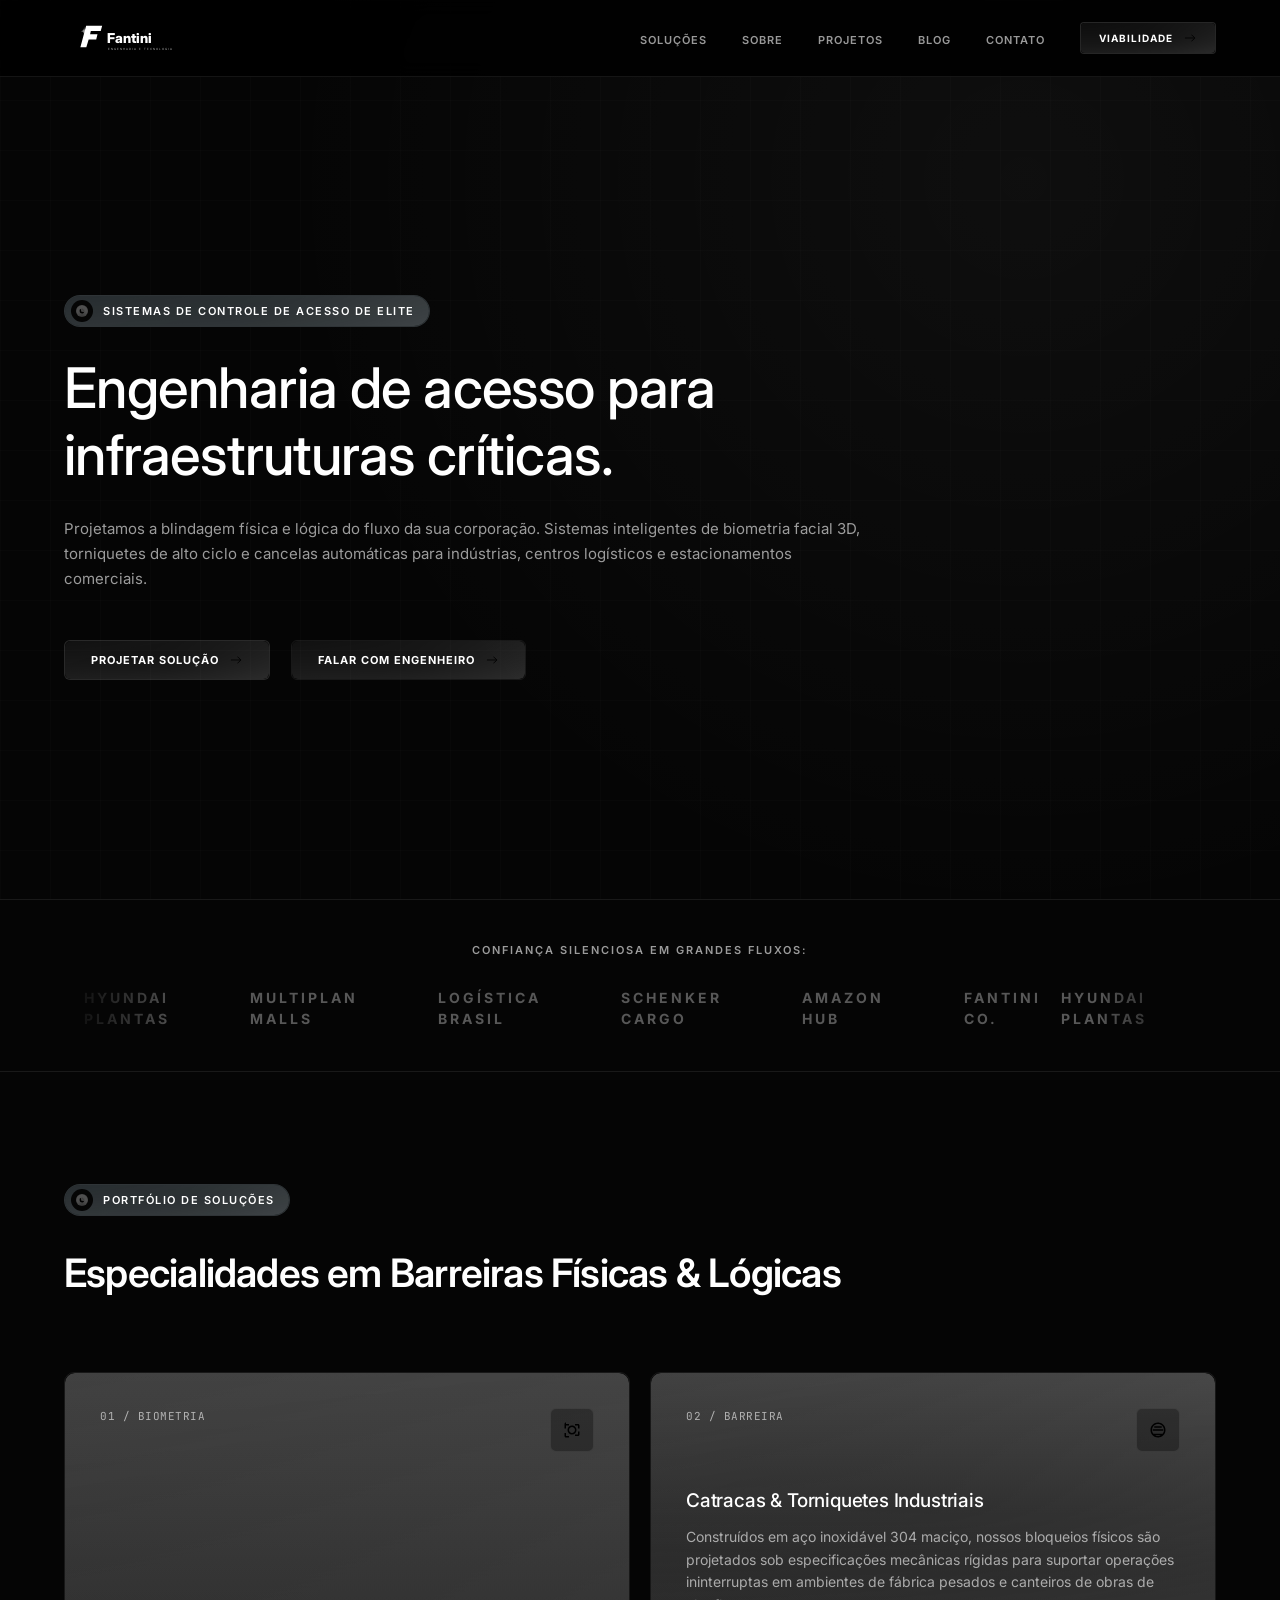
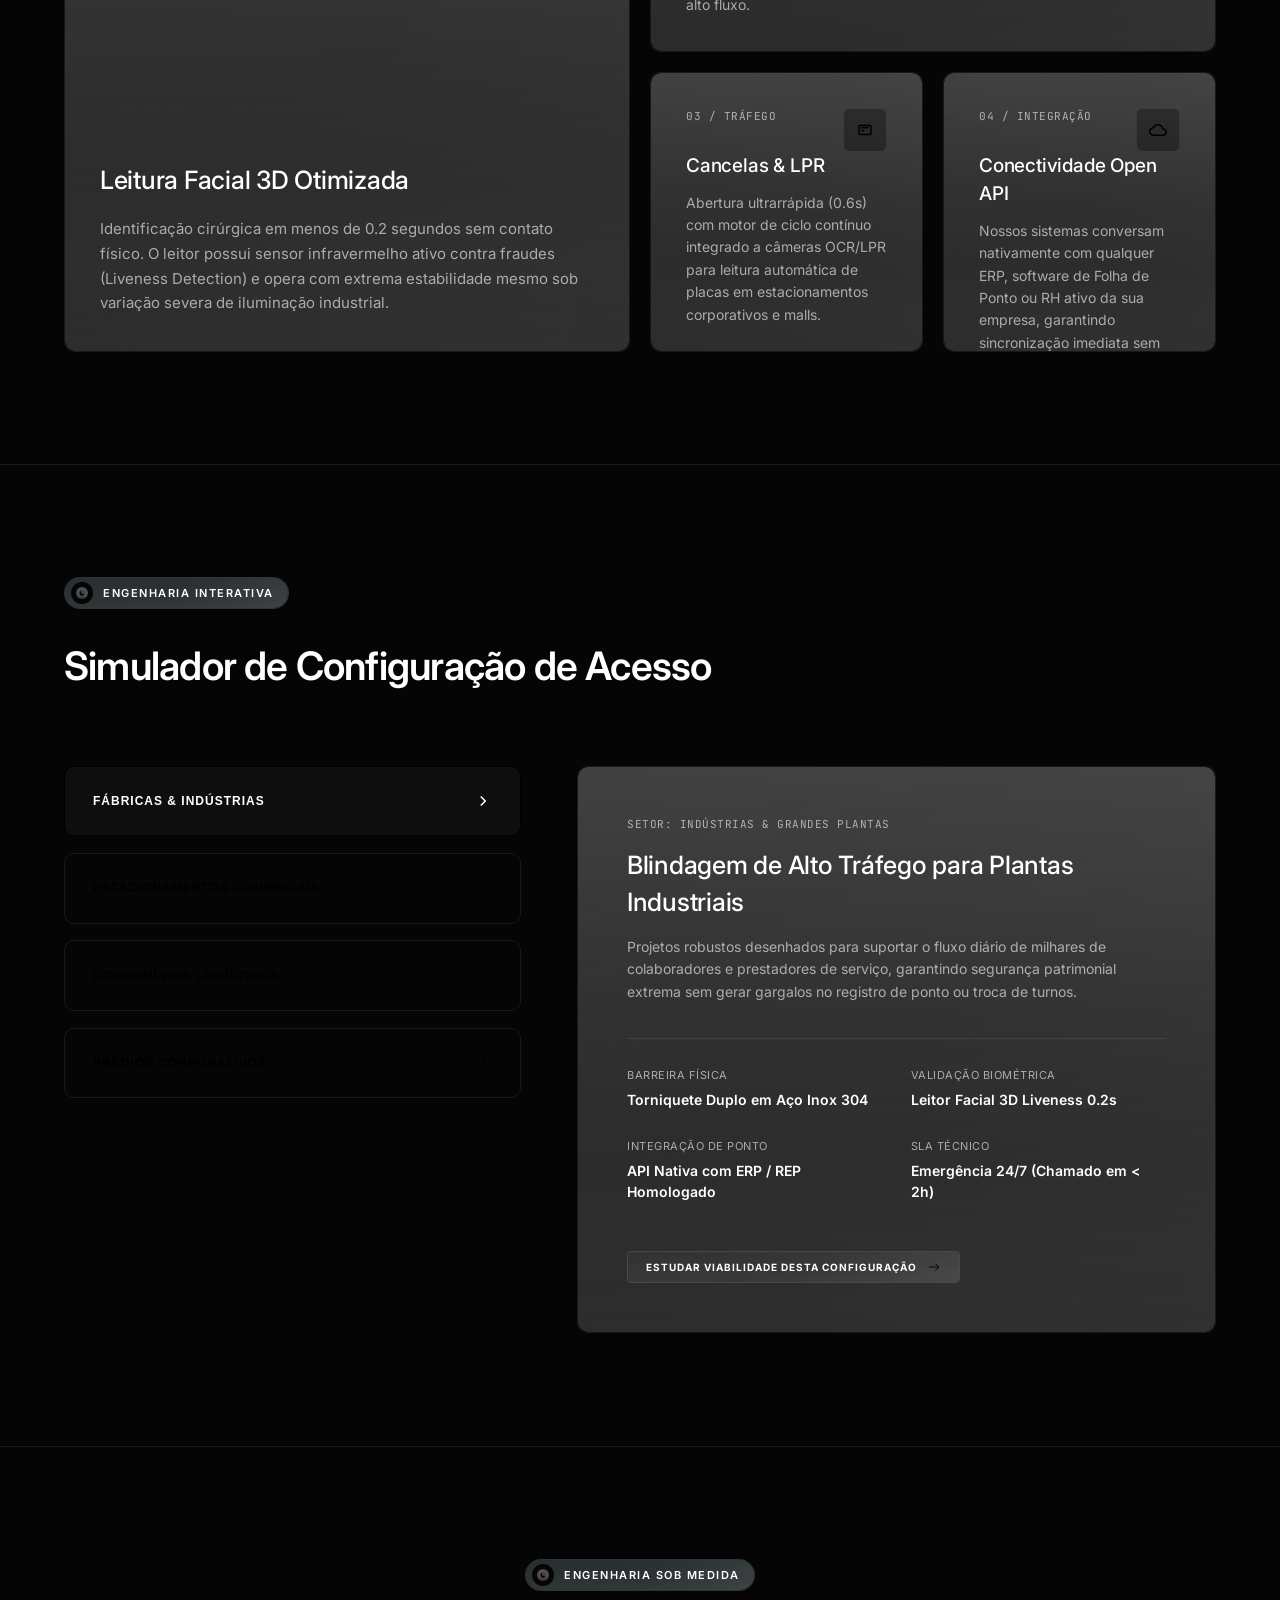
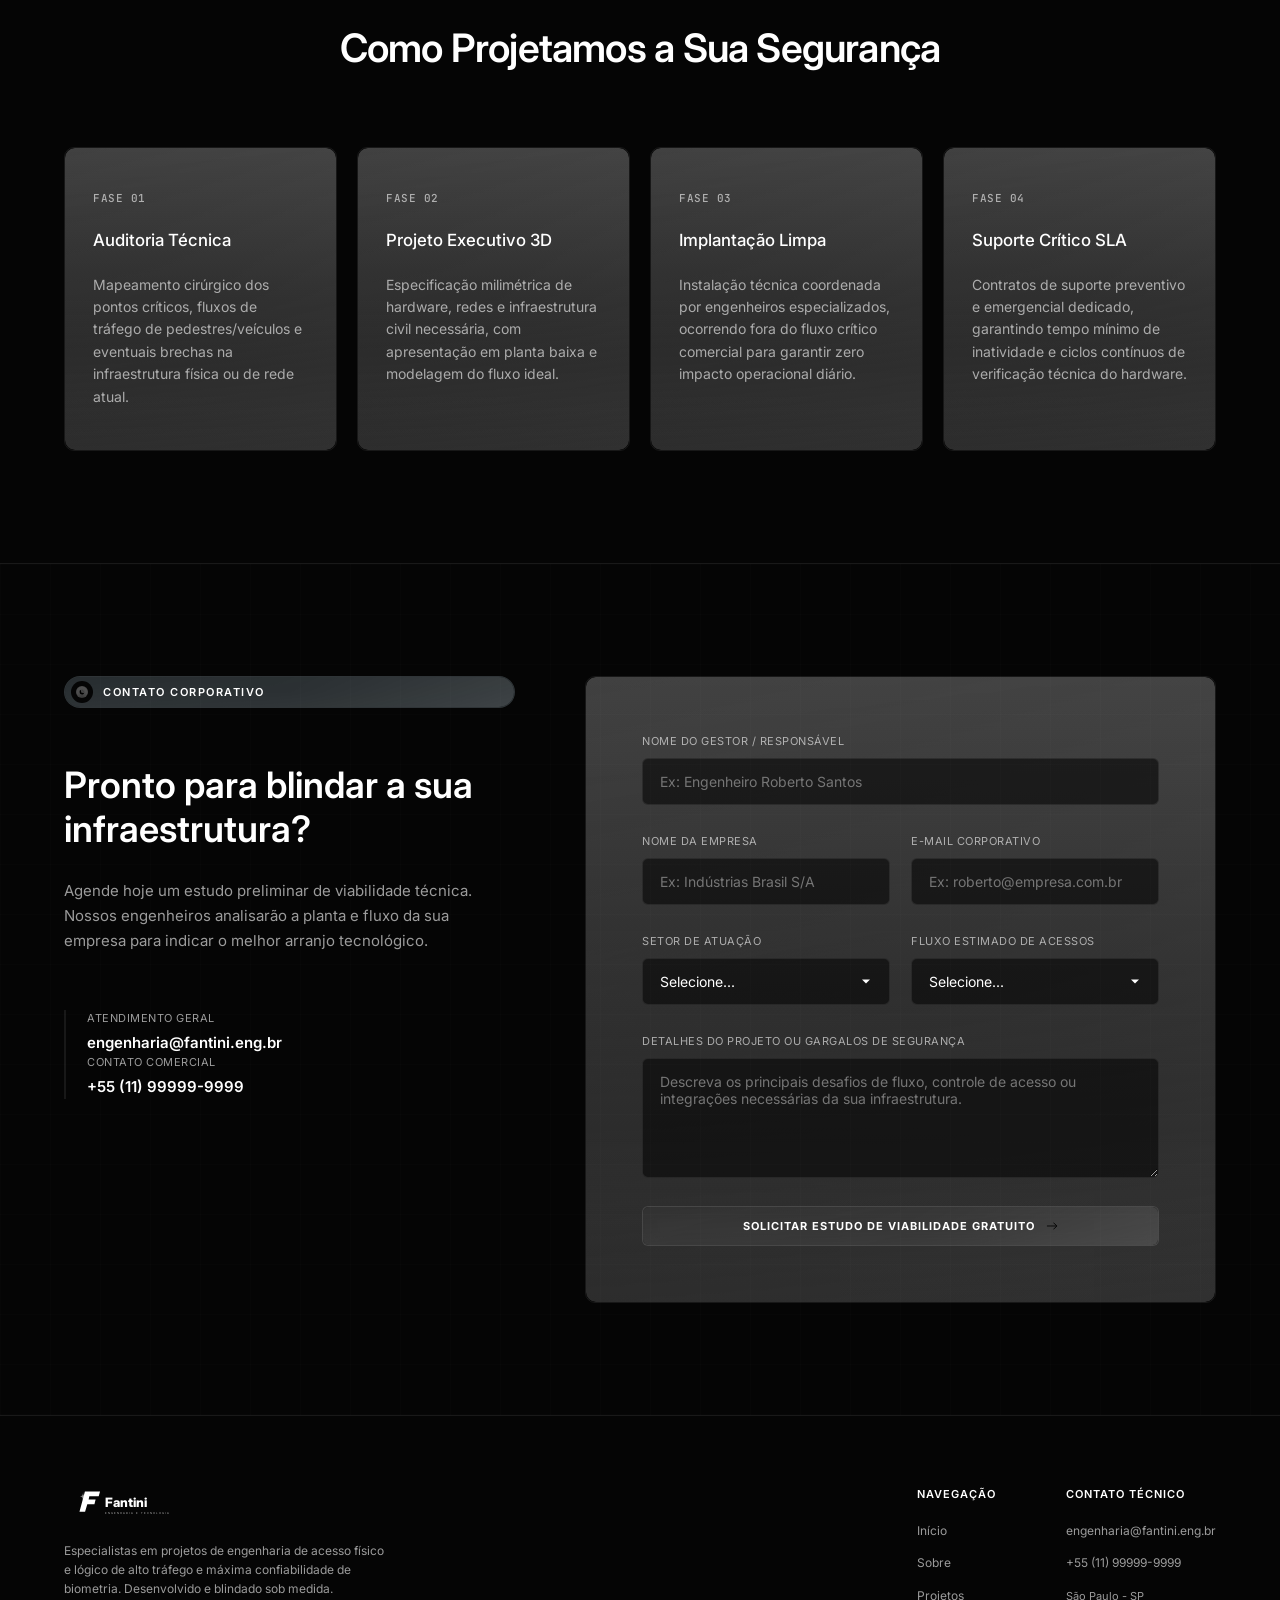
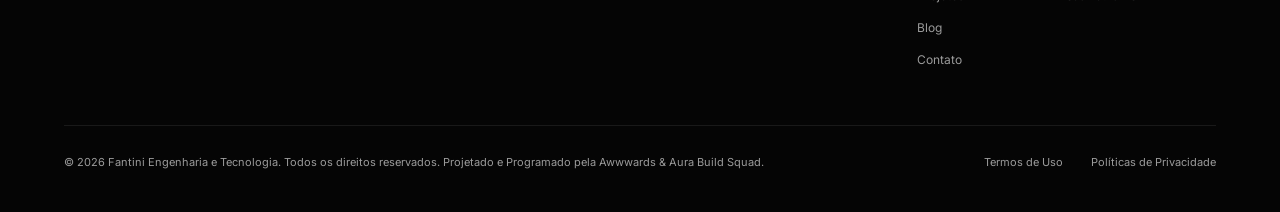
==== commit b91c7ee9: "feat: add Contato text link directly into the header menu across all pages" ====
--- a/index.html
+++ b/index.html
@@ -37,6 +37,7 @@
           <li><a href="sobre.html" class="nav-link">Sobre</a></li>
           <li><a href="projetos.html" class="nav-link">Projetos</a></li>
           <li><a href="blog.html" class="nav-link">Blog</a></li>
+          <li><a href="contato.html" class="nav-link">Contato</a></li>
           <li>
             <!-- nav button infranex style with dual text roll-up -->
             <a class="button-01 button-01-sm w-inline-block" href="contato.html">
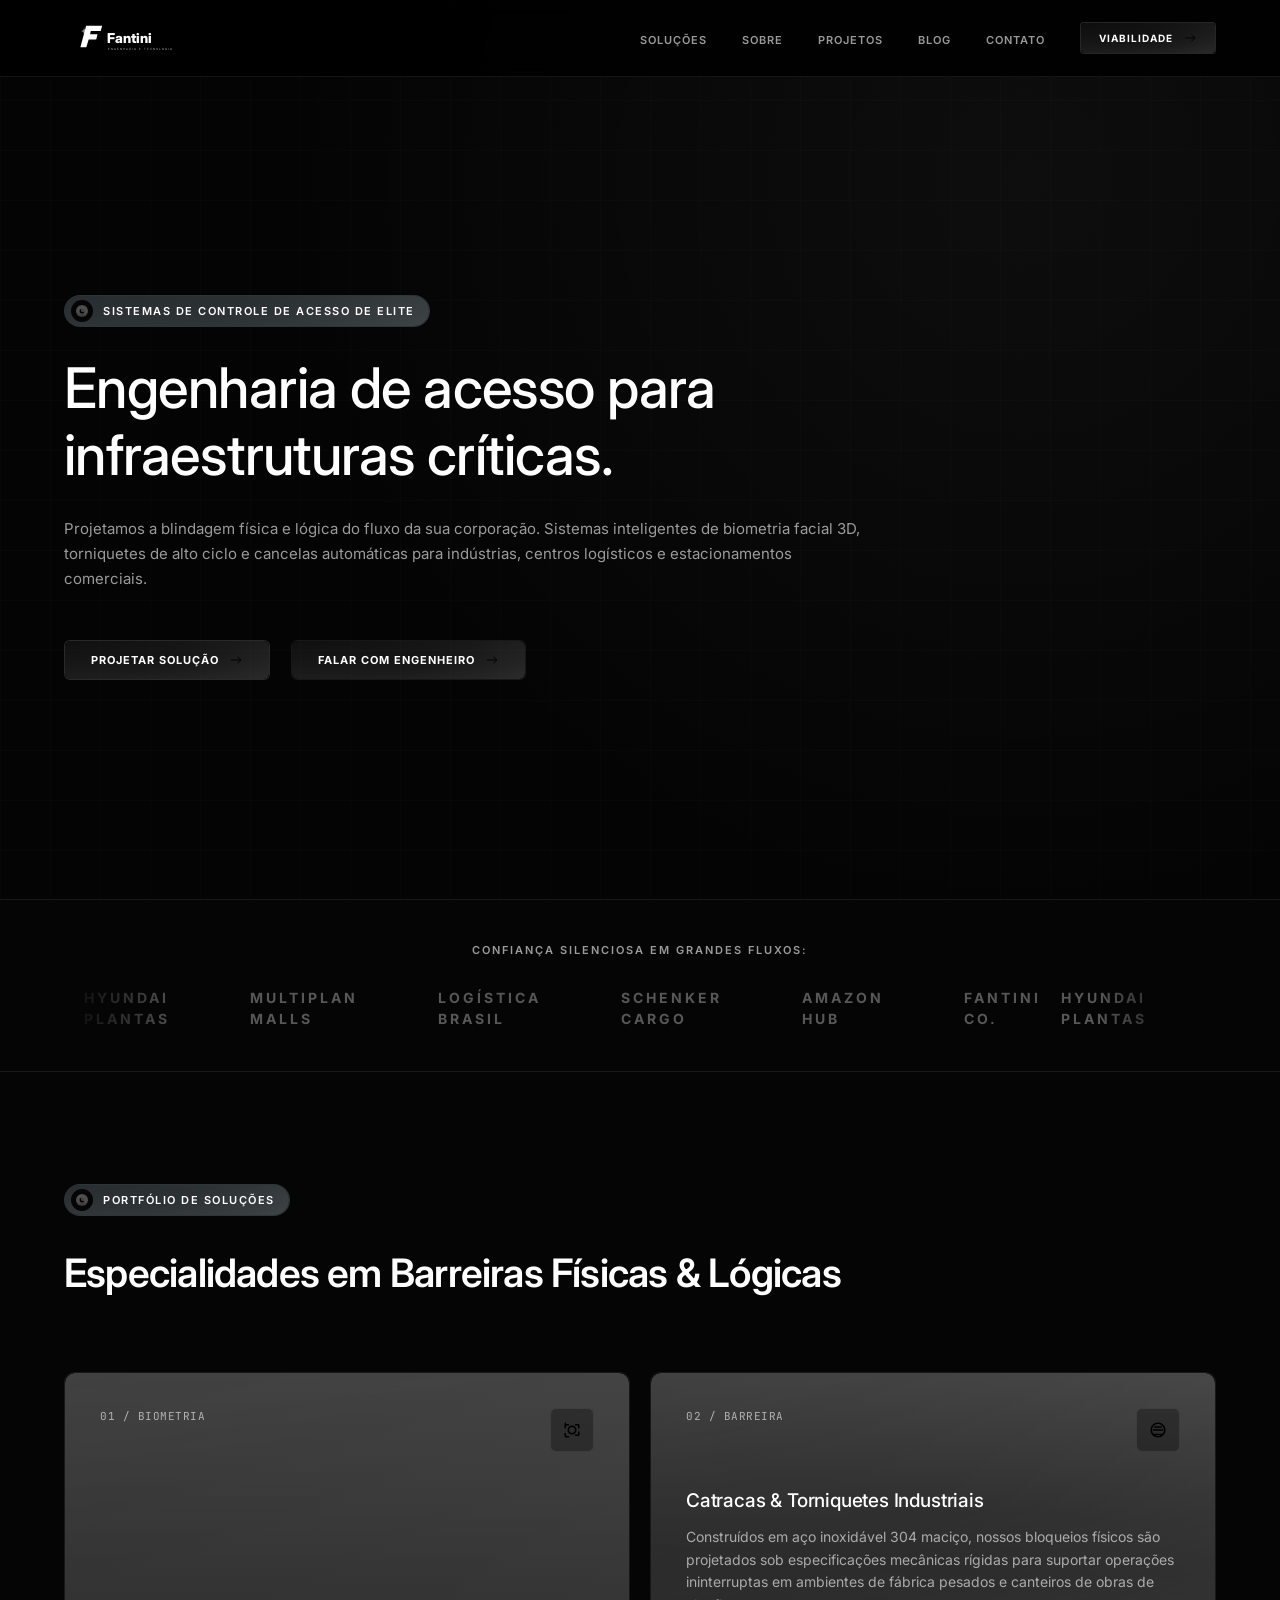
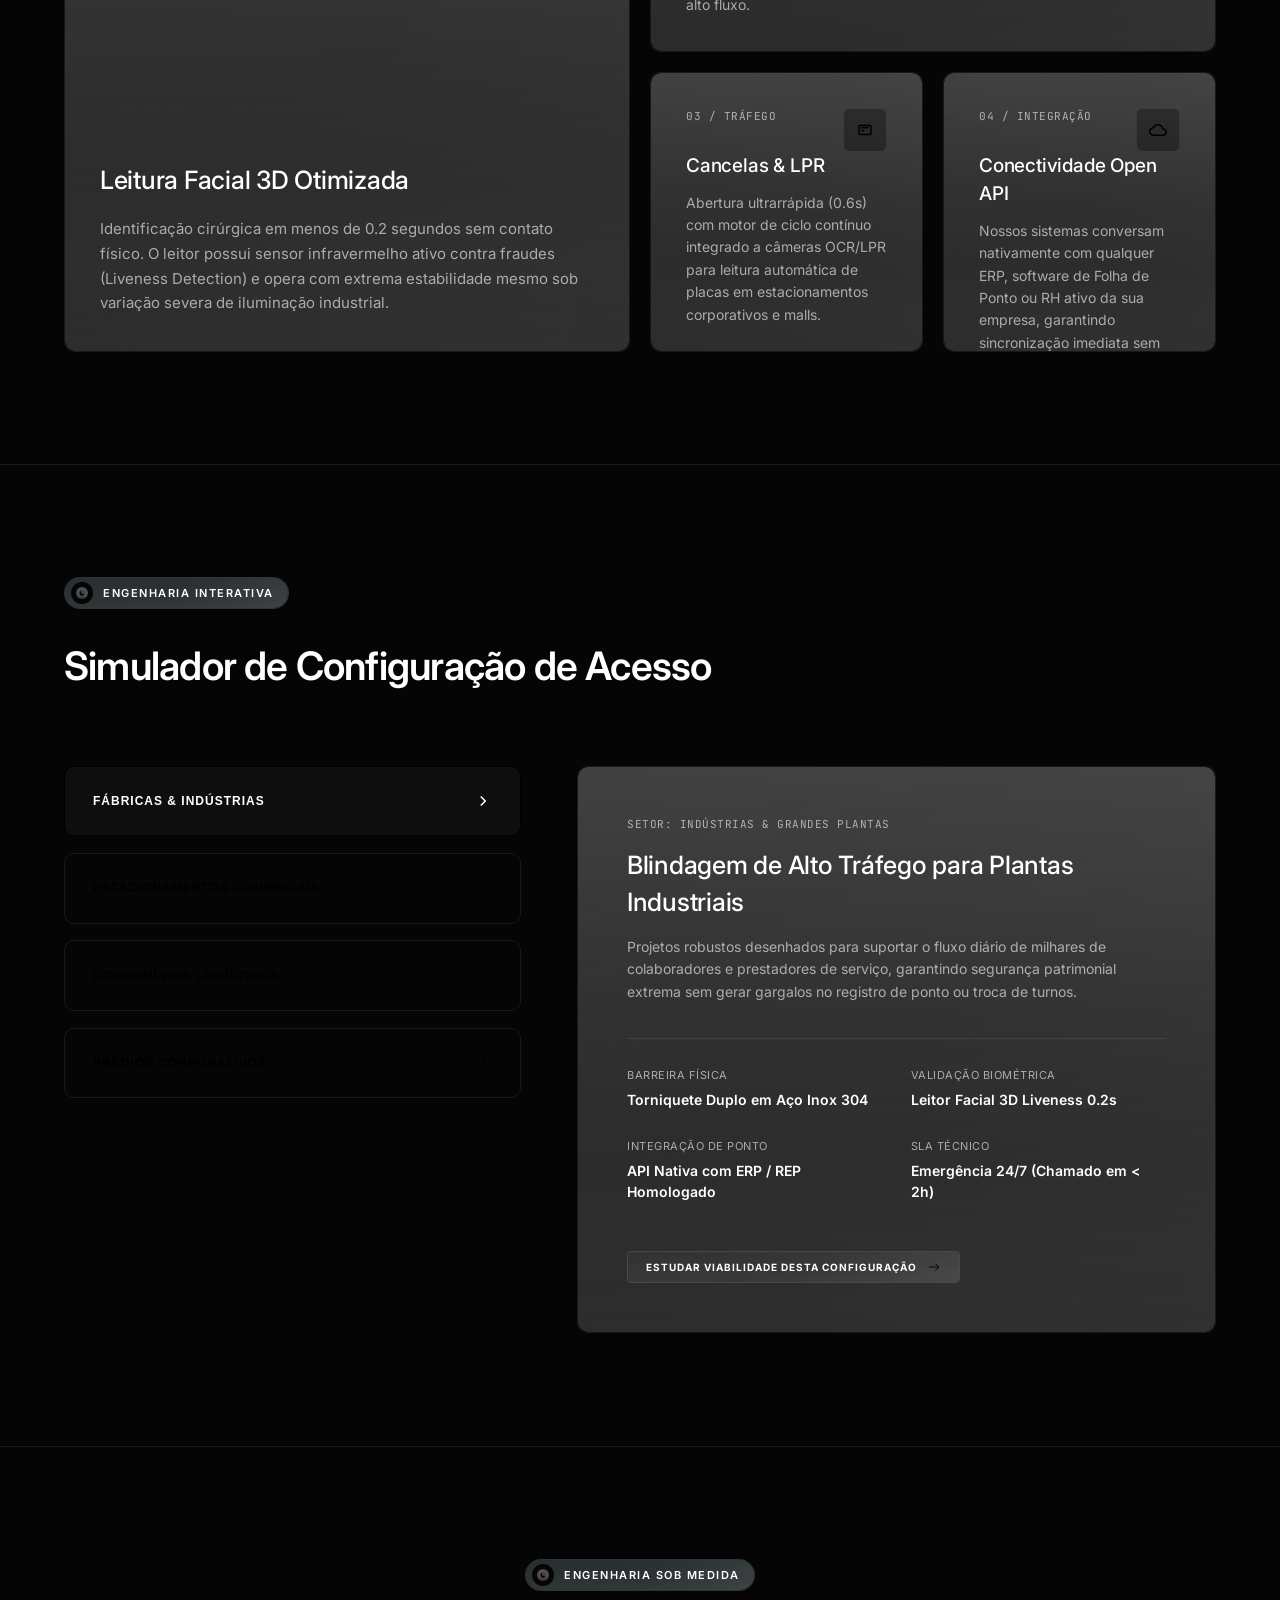
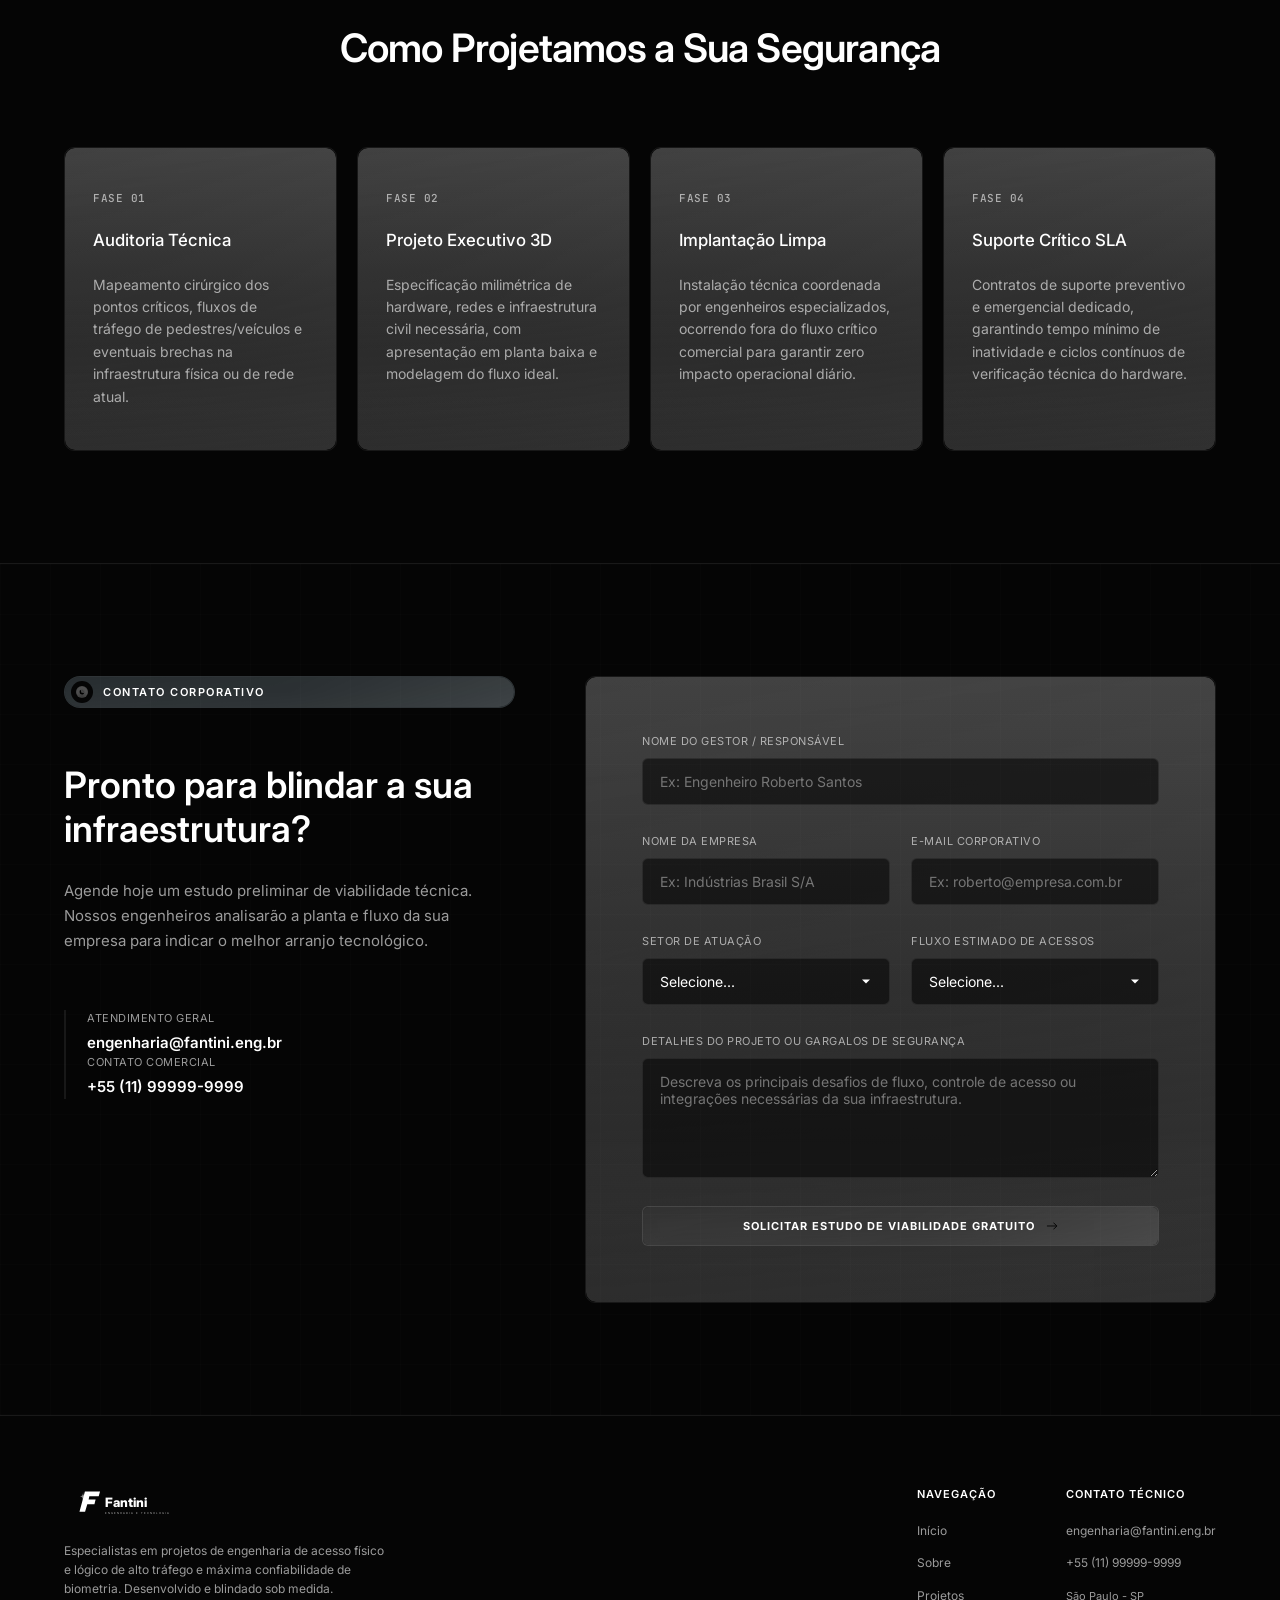
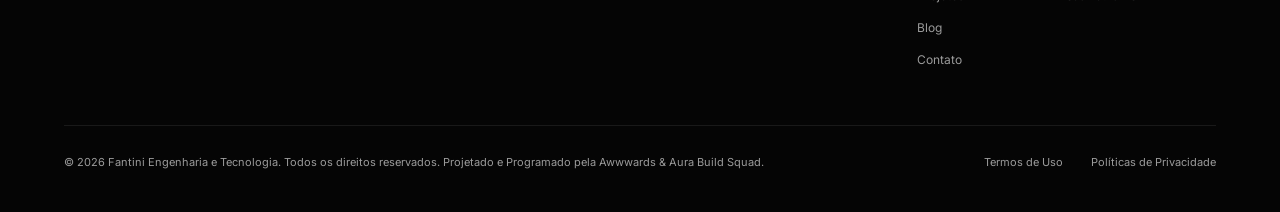
==== commit 7e00756f: "feat: implement responsive mobile hamburger menu and high-performance background video carousel on h" ====
--- a/index.html
+++ b/index.html
@@ -31,9 +31,16 @@
         </svg>
       </a>
       
+      <!-- Botão de Alternância Hamburguer -->
+      <button class="menu-toggle" aria-label="Abrir Menu" aria-controls="mobile-menu" aria-expanded="false">
+        <span class="bar"></span>
+        <span class="bar"></span>
+        <span class="bar"></span>
+      </button>
+      
       <nav aria-label="Navegação Principal">
-        <ul class="nav-menu">
-          <li><a href="index.html#solucoes" class="nav-link">Soluções</a></li>
+        <ul class="nav-menu" id="mobile-menu">
+          <li><a href="solucoes.html" class="nav-link">Soluções</a></li>
           <li><a href="sobre.html" class="nav-link">Sobre</a></li>
           <li><a href="projetos.html" class="nav-link">Projetos</a></li>
           <li><a href="blog.html" class="nav-link">Blog</a></li>
@@ -60,6 +67,37 @@
        HERO SECTION (O IMPACTO DE AUTORIDADE)
        ========================================================================== */ -->
   <section class="hero" id="home">
+    <!-- Carrossel de Vídeos de Fundo (Lazy Loaded) -->
+    <div class="hero-video-carousel">
+      <!-- Slide 1 (Carregado de imediato) -->
+      <div class="hero-video-slide active" data-index="0">
+        <video autoplay muted loop playsinline preload="auto">
+          <source src="assets/video/6529446-hd_1920_1080_30fps.mp4" type="video/mp4">
+        </video>
+      </div>
+      <!-- Slide 2 (Lazy Load) -->
+      <div class="hero-video-slide" data-index="1">
+        <video muted loop playsinline preload="none" data-src="assets/video/19217897-uhd_3840_2160_30fps.mp4">
+          <source type="video/mp4">
+        </video>
+      </div>
+      <!-- Slide 3 (Lazy Load) -->
+      <div class="hero-video-slide" data-index="2">
+        <video muted loop playsinline preload="none" data-src="assets/video/5354968-uhd_3840_2160_24fps.mp4">
+          <source type="video/mp4">
+        </video>
+      </div>
+      <!-- Slide 4 (Lazy Load) -->
+      <div class="hero-video-slide" data-index="3">
+        <video muted loop playsinline preload="none" data-src="assets/video/7651607-uhd_3840_2160_30fps.mp4">
+          <source type="video/mp4">
+        </video>
+      </div>
+      
+      <!-- Filtro de contraste da tipografia (Dimming Overlay) -->
+      <div class="hero-video-overlay"></div>
+    </div>
+    
     <div class="tech-grid-bg"></div>
     <div class="hero-overlay"></div>
     
--- a/css/style.css
+++ b/css/style.css
@@ -132,6 +132,45 @@
 
 .nav-link:hover {
   color: var(--color-text-primary);
+}
+
+/* ==========================================================================
+   MOBILE MENU TOGGLE BUTTON (HAMBURGER)
+   ========================================================================== */
+.menu-toggle {
+  display: none;
+  flex-direction: column;
+  justify-content: space-between;
+  width: 24px;
+  height: 18px;
+  background: none;
+  border: none;
+  cursor: pointer;
+  padding: 0;
+  z-index: 1001;
+}
+
+.menu-toggle .bar {
+  width: 100%;
+  height: 2px;
+  background-color: var(--color-text-primary);
+  border-radius: 2px;
+  transition: transform 0.4s cubic-bezier(0.16, 1, 0.3, 1),
+              opacity 0.3s ease;
+  will-change: transform, opacity;
+}
+
+/* Transição Matemática em "X" */
+.menu-toggle.active .bar:nth-child(1) {
+  transform: translateY(8px) rotate(45deg);
+}
+
+.menu-toggle.active .bar:nth-child(2) {
+  opacity: 0;
+}
+
+.menu-toggle.active .bar:nth-child(3) {
+  transform: translateY(-8px) rotate(-45deg);
 }
 
 /* ==========================================================================
@@ -405,6 +444,54 @@
   z-index: 2;
 }
 
+/* Carrossel de Vídeo na Hero */
+.hero-video-carousel {
+  position: absolute;
+  top: 0;
+  left: 0;
+  width: 100%;
+  height: 100%;
+  z-index: 0;
+  overflow: hidden;
+}
+
+.hero-video-slide {
+  position: absolute;
+  top: 0;
+  left: 0;
+  width: 100%;
+  height: 100%;
+  opacity: 0;
+  z-index: 1;
+  transition: opacity 1.5s ease-in-out;
+}
+
+.hero-video-slide.active {
+  opacity: 1;
+  z-index: 2;
+}
+
+.hero-video-slide video {
+  width: 100%;
+  height: 100%;
+  object-fit: cover;
+}
+
+/* Dimming Filter para legibilidade absoluta */
+.hero-video-overlay {
+  position: absolute;
+  top: 0;
+  left: 0;
+  width: 100%;
+  height: 100%;
+  background: rgba(5, 5, 5, 0.75);
+  z-index: 3;
+}
+
+.hero .tech-grid-bg {
+  z-index: 4;
+}
+
 /* ==========================================================================
    ZONAS DE PROVA SOCIAL COM MARQUEE CONTÍNUO INFINITO
    ========================================================================== */
@@ -1066,8 +1153,42 @@
     padding: 5rem 0;
   }
   
+  .menu-toggle {
+    display: flex;
+  }
+  
   .nav-menu {
-    display: none;
+    position: fixed;
+    top: 76px;
+    left: 0;
+    width: 100%;
+    height: calc(100vh - 76px);
+    background-color: rgba(5, 5, 5, 0.98);
+    backdrop-filter: blur(15px);
+    -webkit-backdrop-filter: blur(15px);
+    border-top: 1px solid var(--color-border-inactive);
+    flex-direction: column;
+    justify-content: center;
+    align-items: center;
+    gap: 2.5rem;
+    padding: 3rem 24px;
+    transform: translateY(-100%);
+    opacity: 0;
+    transition: transform 0.5s cubic-bezier(0.16, 1, 0.3, 1), opacity 0.4s ease;
+    z-index: 999;
+    pointer-events: none;
+    display: flex;
+  }
+
+  .nav-menu.active {
+    transform: translateY(0);
+    opacity: 1;
+    pointer-events: auto;
+  }
+
+  .nav-menu .nav-link {
+    font-size: 15px;
+    letter-spacing: 2px;
   }
   
   .hero {
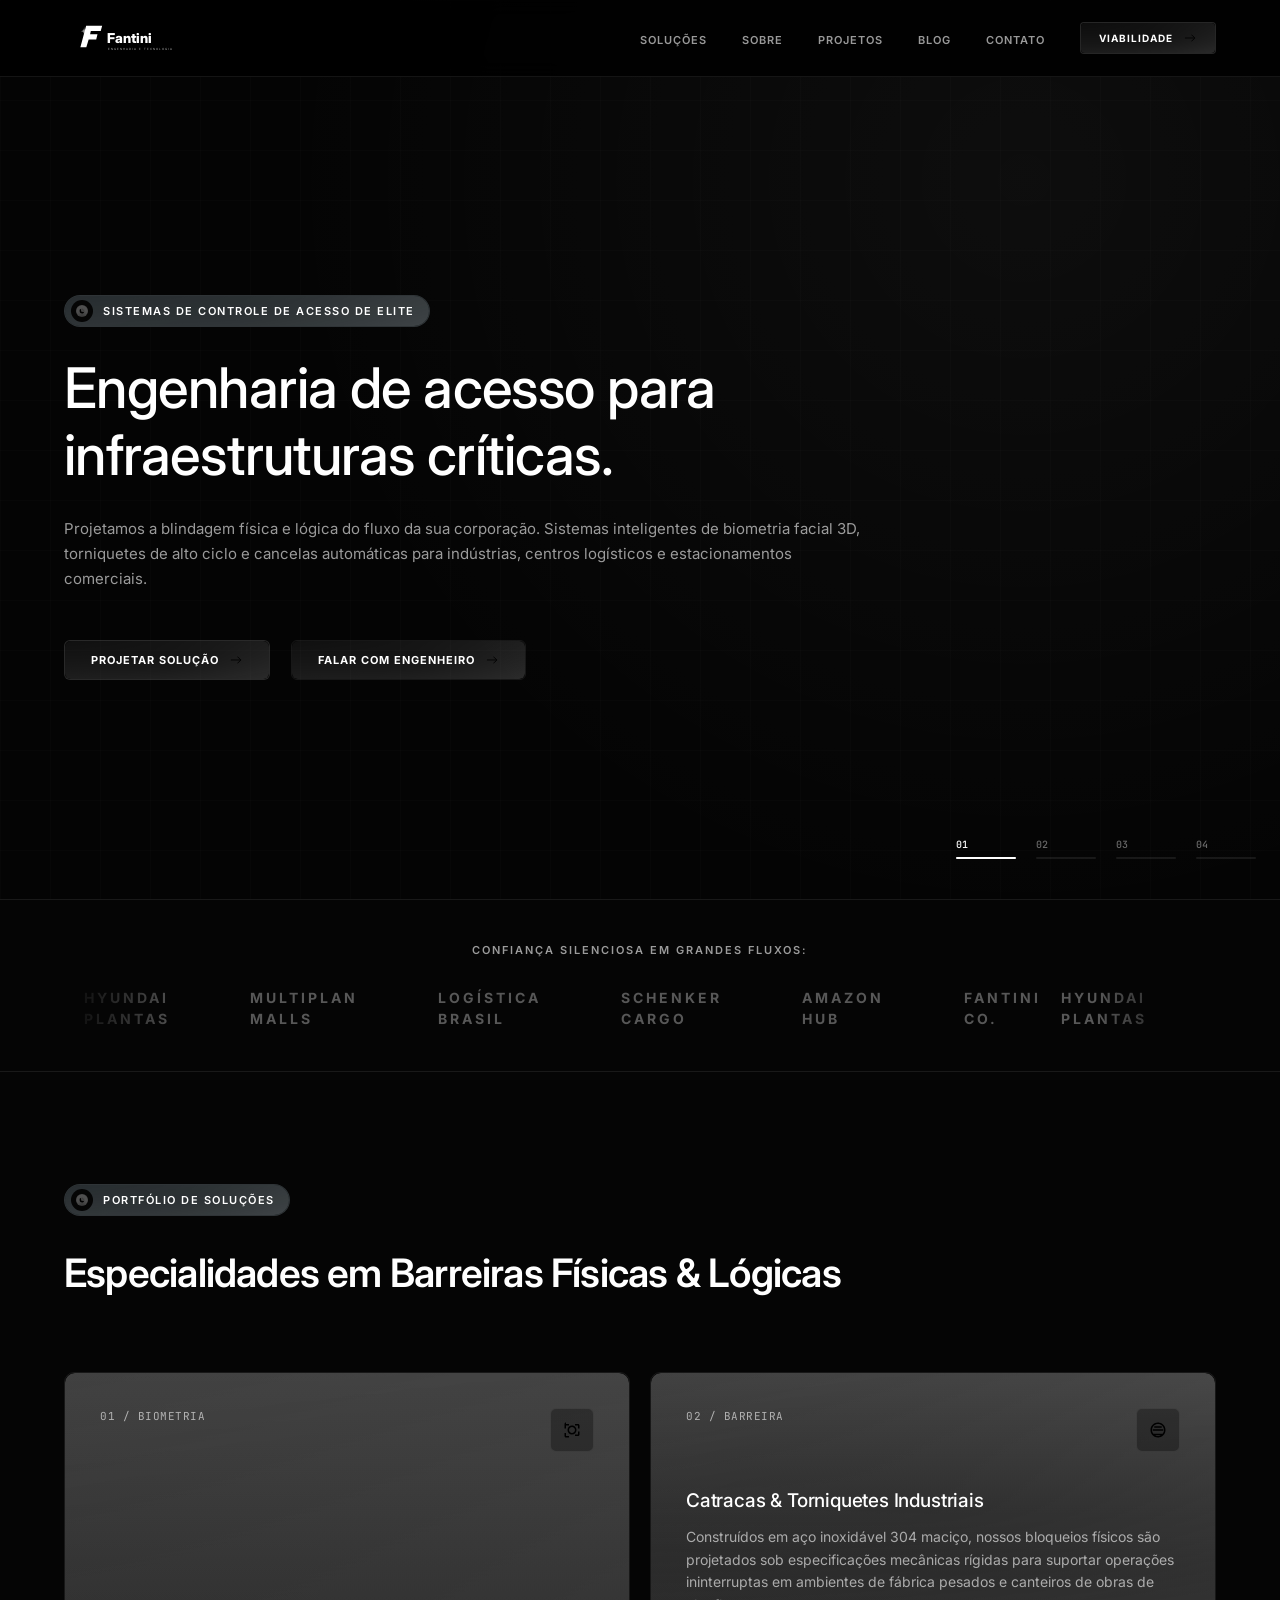
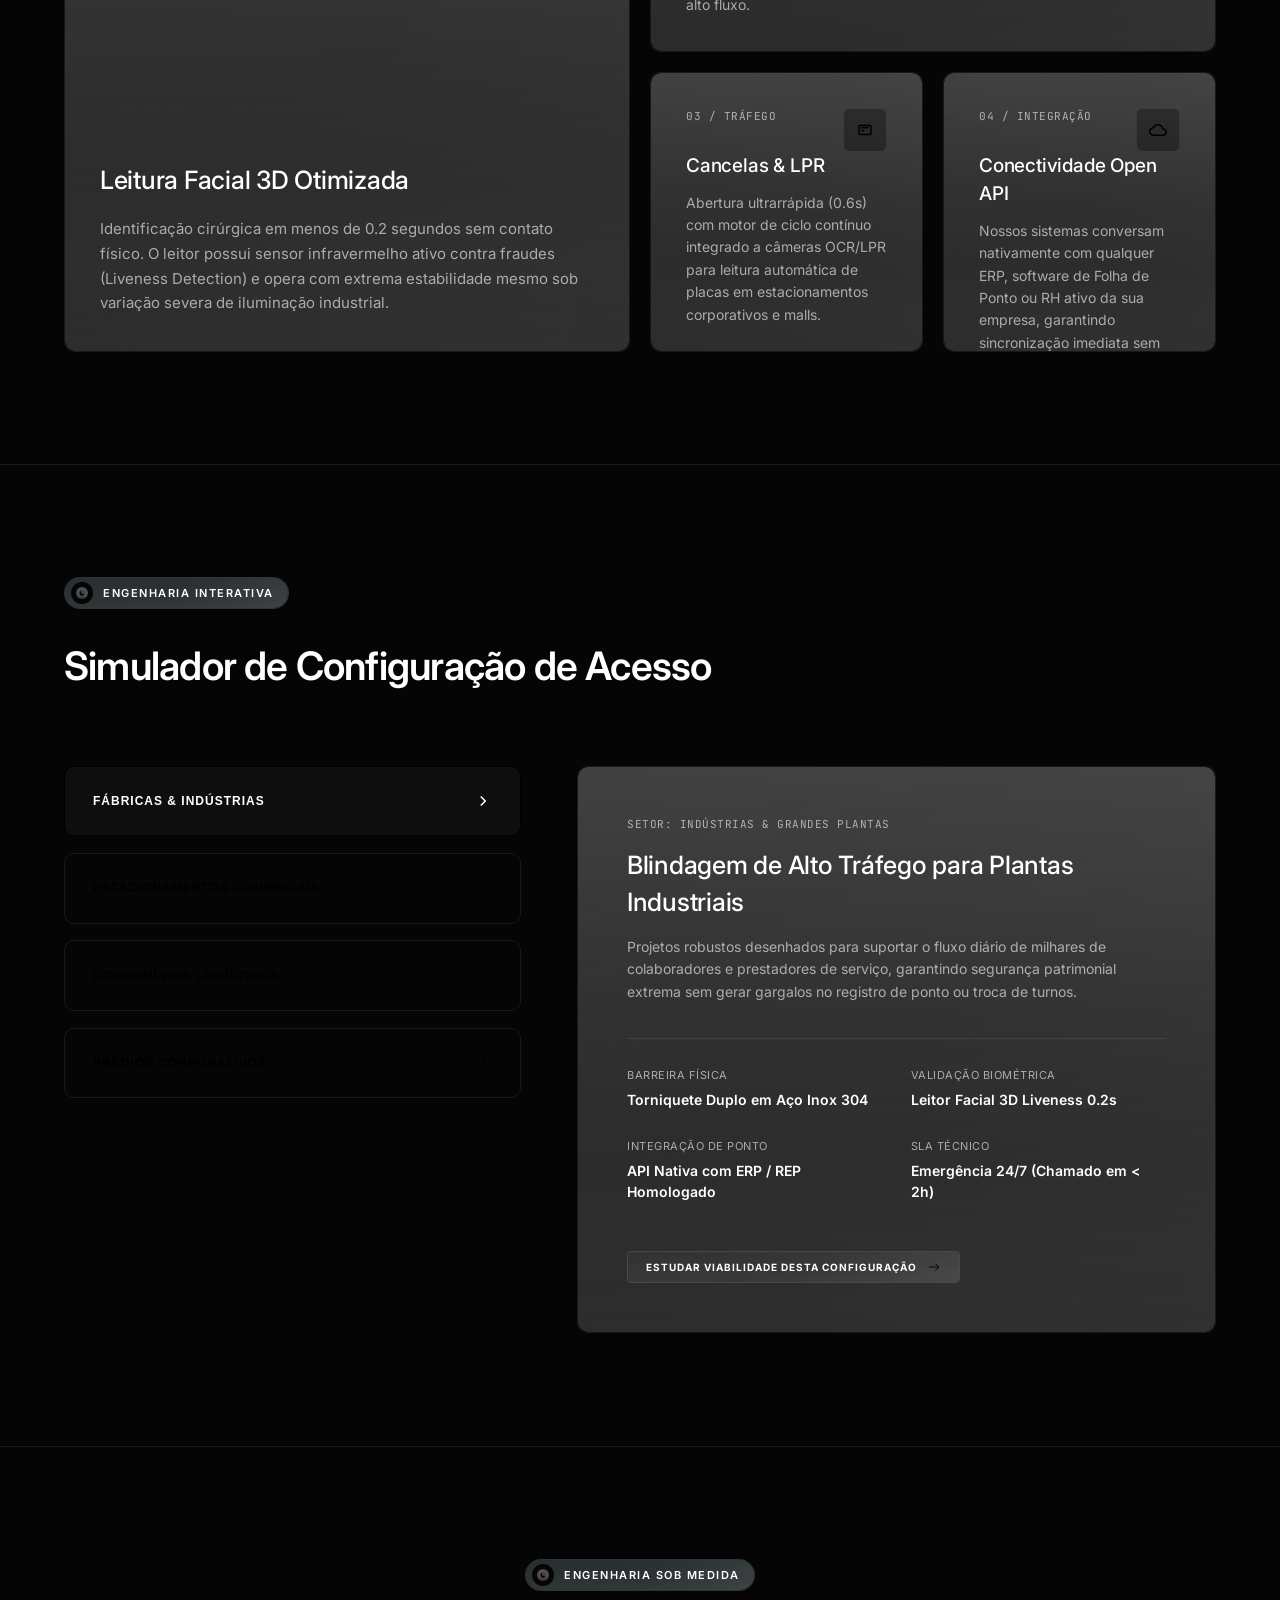
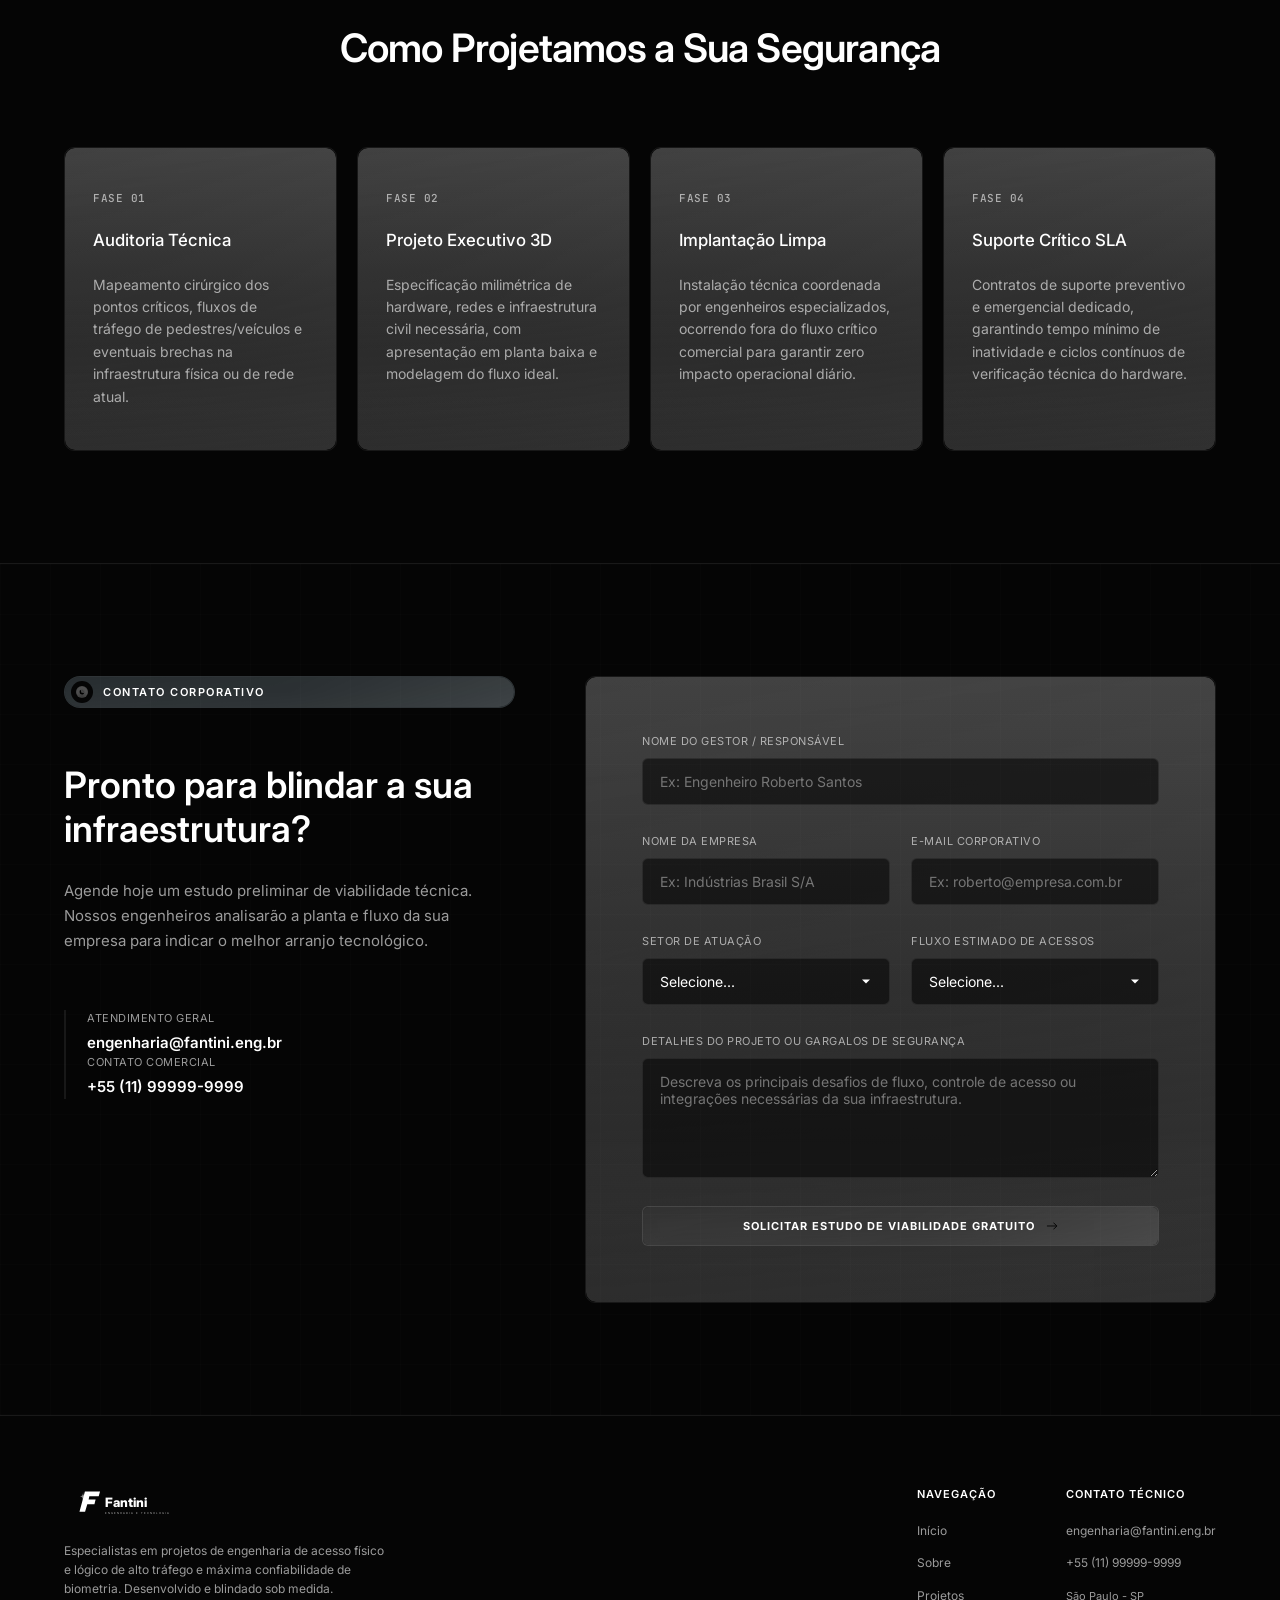
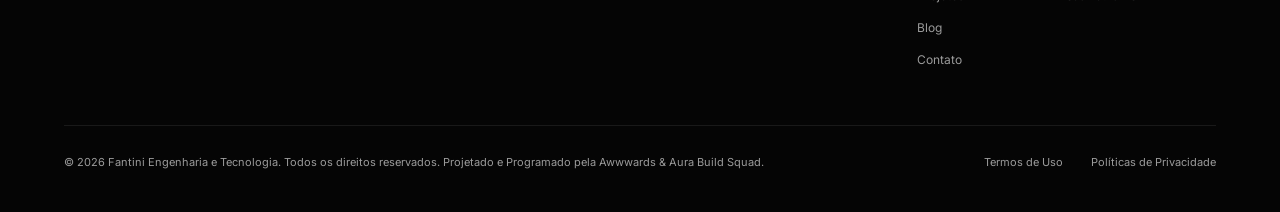
==== commit 98e491c8: "feat: implement premium HUD video indicators with progressive loading bars in Hero" ====
--- a/index.html
+++ b/index.html
@@ -96,6 +96,26 @@
       
       <!-- Filtro de contraste da tipografia (Dimming Overlay) -->
       <div class="hero-video-overlay"></div>
+      
+      <!-- Mostrador HUD de Progresso de Vídeo -->
+      <div class="hero-carousel-indicators" aria-label="Controle de Slides">
+        <button class="indicator-btn active" data-slide="0" aria-label="Ir para Vídeo 1">
+          <span class="indicator-num">01</span>
+          <span class="indicator-bar"><span class="indicator-progress"></span></span>
+        </button>
+        <button class="indicator-btn" data-slide="1" aria-label="Ir para Vídeo 2">
+          <span class="indicator-num">02</span>
+          <span class="indicator-bar"><span class="indicator-progress"></span></span>
+        </button>
+        <button class="indicator-btn" data-slide="2" aria-label="Ir para Vídeo 3">
+          <span class="indicator-num">03</span>
+          <span class="indicator-bar"><span class="indicator-progress"></span></span>
+        </button>
+        <button class="indicator-btn" data-slide="3" aria-label="Ir para Vídeo 4">
+          <span class="indicator-num">04</span>
+          <span class="indicator-bar"><span class="indicator-progress"></span></span>
+        </button>
+      </div>
     </div>
     
     <div class="tech-grid-bg"></div>
--- a/css/style.css
+++ b/css/style.css
@@ -490,6 +490,76 @@
 
 .hero .tech-grid-bg {
   z-index: 4;
+}
+
+/* Mostrador HUD do Carrossel */
+.hero-carousel-indicators {
+  position: absolute;
+  bottom: 40px;
+  right: 24px;
+  display: flex;
+  gap: 20px;
+  z-index: 10;
+}
+
+.indicator-btn {
+  background: none;
+  border: none;
+  cursor: pointer;
+  display: flex;
+  flex-direction: column;
+  align-items: flex-start;
+  gap: 6px;
+  padding: 0;
+  width: 60px;
+}
+
+.indicator-num {
+  font-family: var(--font-mono);
+  font-size: 10px;
+  font-weight: 500;
+  color: rgba(255, 255, 255, 0.4);
+  transition: color 0.4s ease;
+}
+
+.indicator-bar {
+  position: relative;
+  width: 100%;
+  height: 2px;
+  background-color: rgba(255, 255, 255, 0.08);
+  border-radius: 1px;
+  overflow: hidden;
+  transition: background-color 0.4s ease;
+}
+
+.indicator-progress {
+  position: absolute;
+  top: 0;
+  left: 0;
+  height: 100%;
+  width: 0;
+  background-color: var(--color-text-primary);
+}
+
+.indicator-btn.active .indicator-num {
+  color: var(--color-text-primary);
+}
+
+.indicator-btn.active .indicator-bar {
+  background-color: rgba(255, 255, 255, 0.2);
+}
+
+.indicator-btn.active .indicator-progress {
+  width: 100%;
+  transition: width 6s linear;
+}
+
+@media (max-width: 768px) {
+  .hero-carousel-indicators {
+    right: 50%;
+    transform: translateX(50%);
+    bottom: 30px;
+  }
 }
 
 /* ==========================================================================
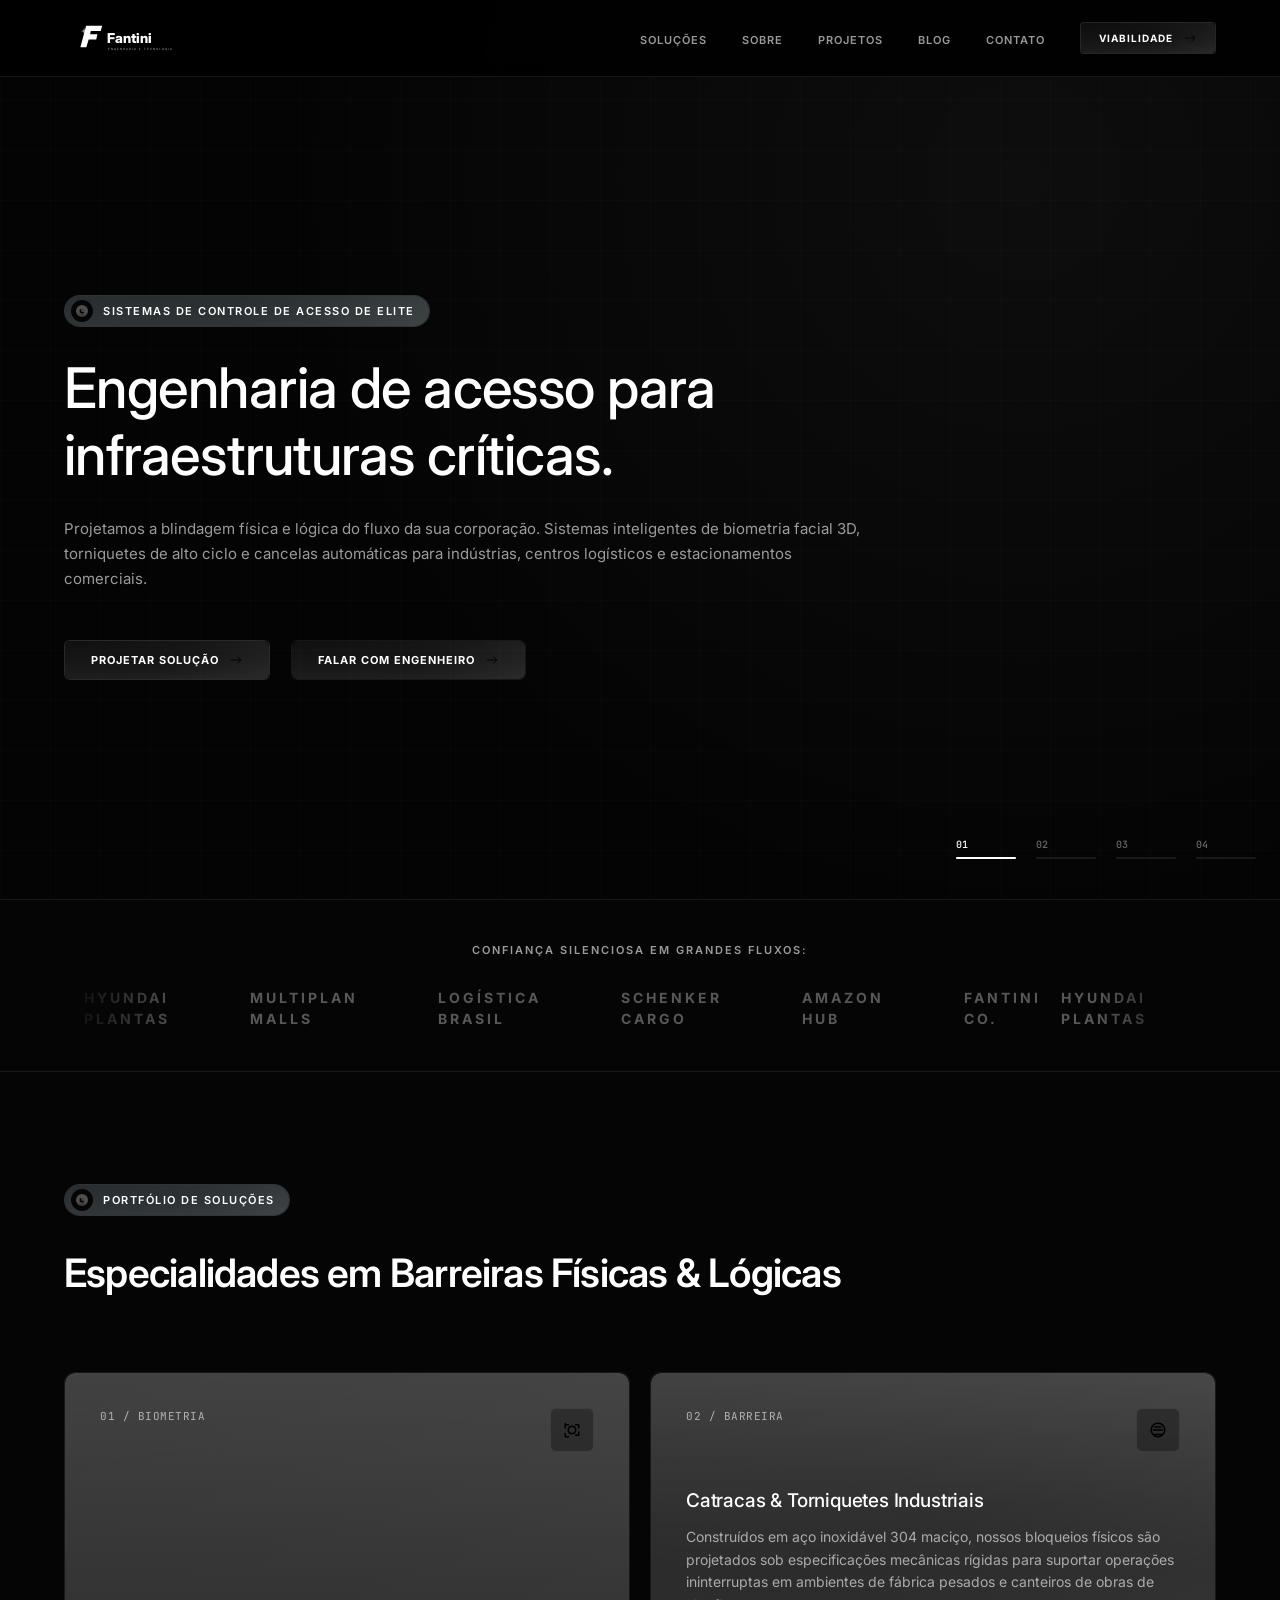
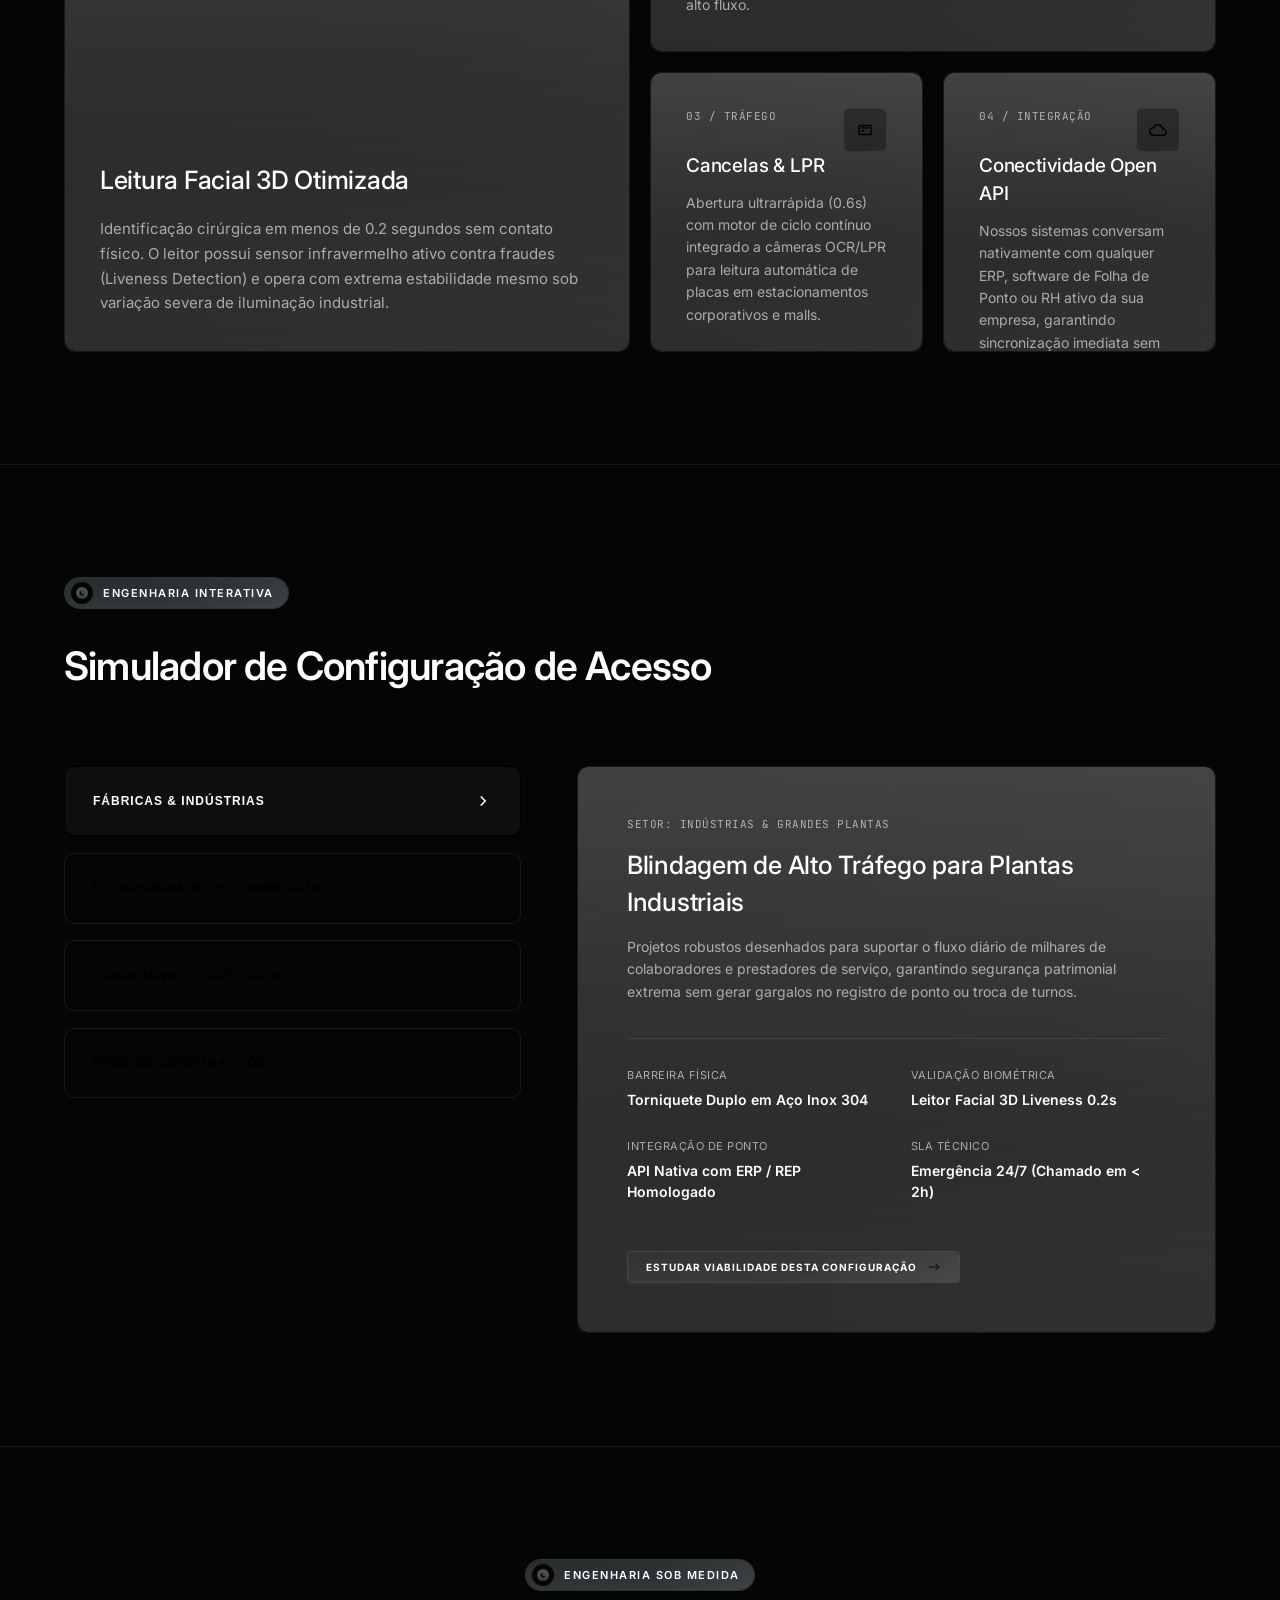
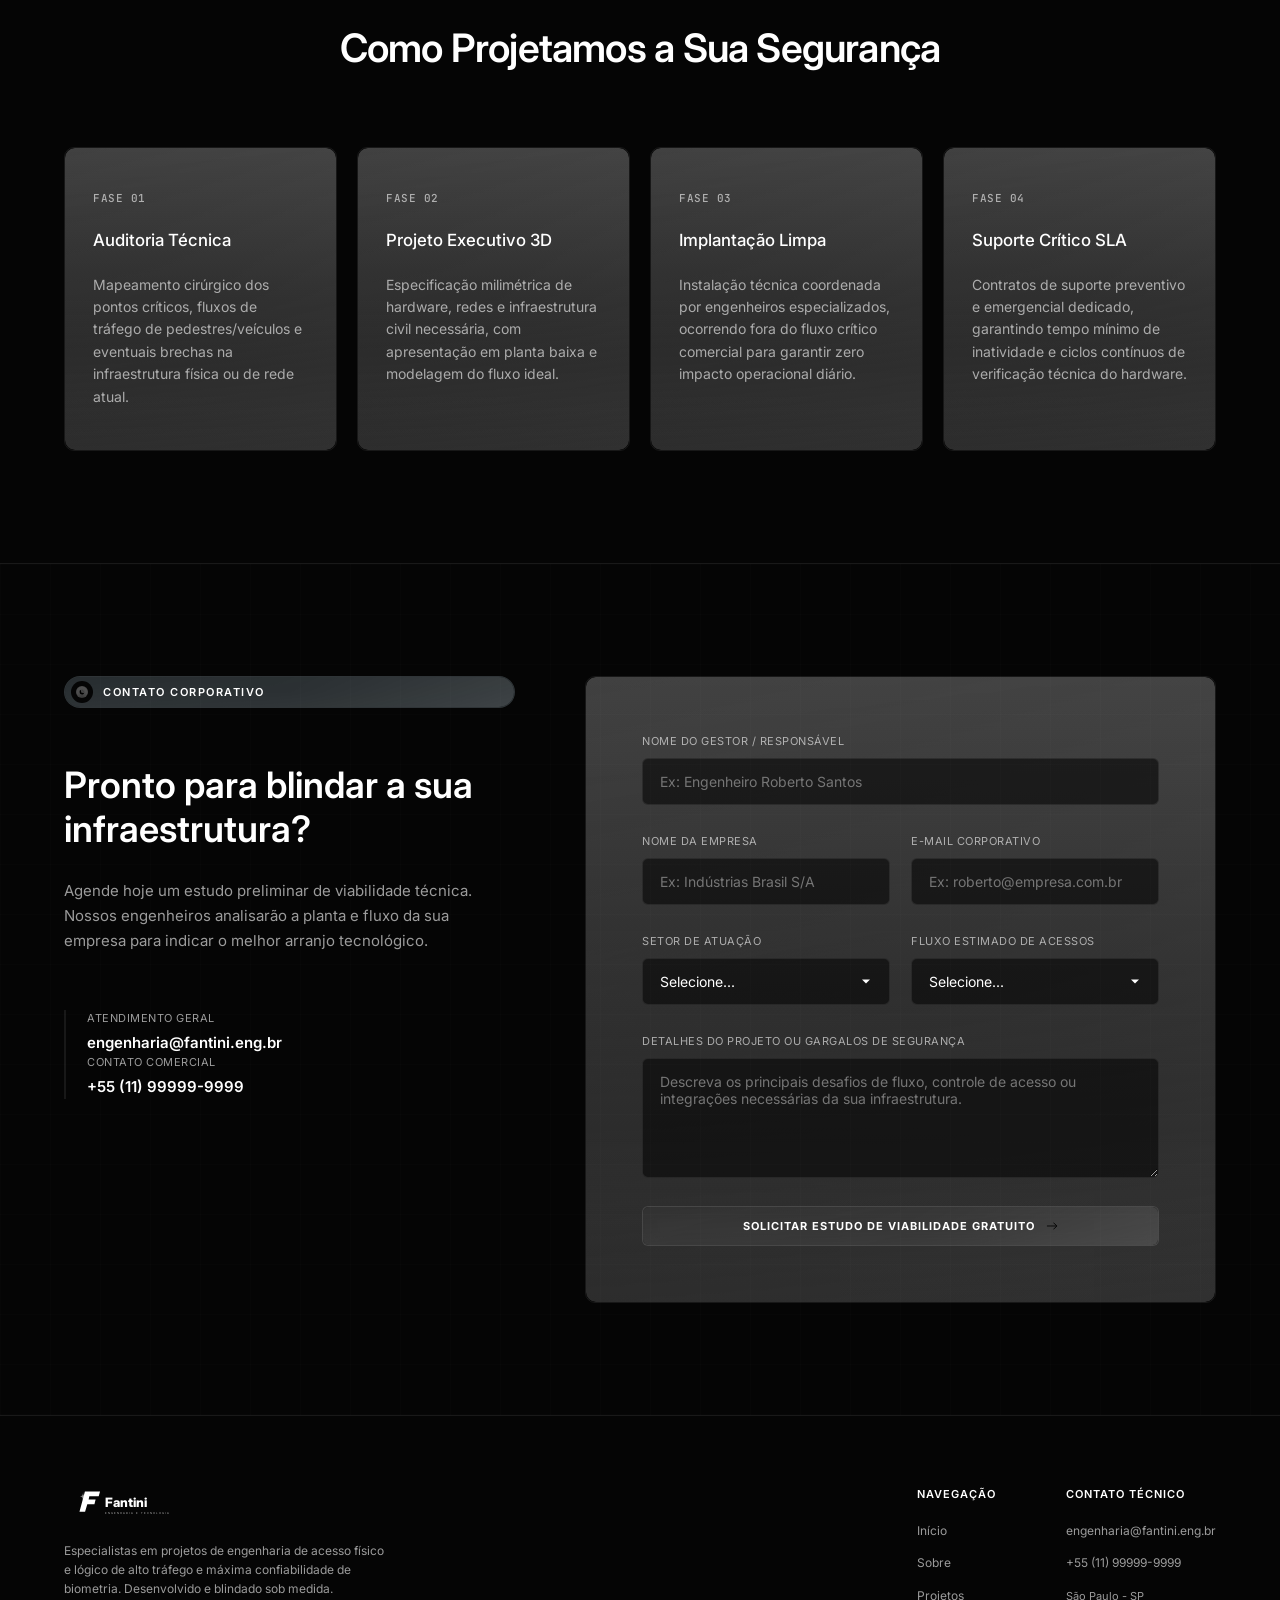
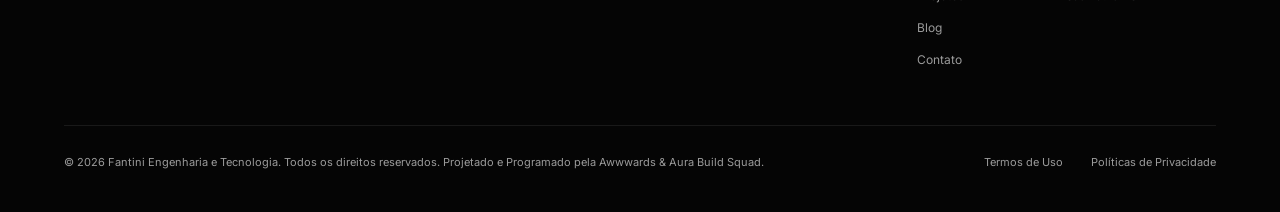
==== commit deae4031: "feat: implement premium background hover videos inside Bento Grid solutions" ====
--- a/index.html
+++ b/index.html
@@ -227,6 +227,12 @@
             <h3>Leitura Facial 3D Otimizada</h3>
             <p>Identificação cirúrgica em menos de 0.2 segundos sem contato físico. O leitor possui sensor infravermelho ativo contra fraudes (Liveness Detection) e opera com extrema estabilidade mesmo sob variação severa de iluminação industrial.</p>
           </div>
+          <!-- Micro-vídeo técnico de fundo -->
+          <div class="bento-card-video">
+            <video autoplay muted loop playsinline preload="auto">
+              <source src="assets/video/6529446-hd_1920_1080_30fps.mp4" type="video/mp4">
+            </video>
+          </div>
           <!-- Infranex Visual Layering Stack -->
           <div class="bg-color"></div>
           <div class="bg-stroke"></div>
@@ -248,6 +254,12 @@
             <h3>Catracas &amp; Torniquetes Industriais</h3>
             <p>Construídos em aço inoxidável 304 maciço, nossos bloqueios físicos são projetados sob especificações mecânicas rígidas para suportar operações ininterruptas em ambientes de fábrica pesados e canteiros de obras de alto fluxo.</p>
           </div>
+          <!-- Micro-vídeo técnico de fundo -->
+          <div class="bento-card-video">
+            <video autoplay muted loop playsinline preload="auto">
+              <source src="assets/video/19217897-uhd_3840_2160_30fps.mp4" type="video/mp4">
+            </video>
+          </div>
           <!-- Infranex Visual Layering Stack -->
           <div class="bg-color"></div>
           <div class="bg-stroke"></div>
@@ -269,6 +281,12 @@
             <h3>Cancelas &amp; LPR</h3>
             <p>Abertura ultrarrápida (0.6s) com motor de ciclo contínuo integrado a câmeras OCR/LPR para leitura automática de placas em estacionamentos corporativos e malls.</p>
           </div>
+          <!-- Micro-vídeo técnico de fundo -->
+          <div class="bento-card-video">
+            <video autoplay muted loop playsinline preload="auto">
+              <source src="assets/video/5354968-uhd_3840_2160_24fps.mp4" type="video/mp4">
+            </video>
+          </div>
           <!-- Infranex Visual Layering Stack -->
           <div class="bg-color"></div>
           <div class="bg-stroke"></div>
@@ -289,6 +307,12 @@
           <div class="bento-card-body">
             <h3>Conectividade Open API</h3>
             <p>Nossos sistemas conversam nativamente com qualquer ERP, software de Folha de Ponto ou RH ativo da sua empresa, garantindo sincronização imediata sem recadastramentos.</p>
+          </div>
+          <!-- Micro-vídeo técnico de fundo -->
+          <div class="bento-card-video">
+            <video autoplay muted loop playsinline preload="auto">
+              <source src="assets/video/7651607-uhd_3840_2160_30fps.mp4" type="video/mp4">
+            </video>
           </div>
           <!-- Infranex Visual Layering Stack -->
           <div class="bg-color"></div>
--- a/css/style.css
+++ b/css/style.css
@@ -684,6 +684,33 @@
 
 .bento-card:hover {
   border-color: var(--color-border-hover);
+}
+
+/* Micro-Vídeos de Fundo no Bento Card */
+.bento-card-video {
+  position: absolute;
+  top: 0;
+  left: 0;
+  width: 100%;
+  height: 100%;
+  z-index: 1.5; /* Fica acima do bg-color (z-index 1) mas abaixo do bg-stroke (z-index 2) */
+  overflow: hidden;
+  opacity: 0.03;
+  transition: opacity 0.8s cubic-bezier(0.16, 1, 0.3, 1);
+  pointer-events: none;
+}
+
+.bento-card-video video {
+  width: 100%;
+  height: 100%;
+  object-fit: cover;
+  filter: grayscale(100%) contrast(150%);
+  will-change: opacity;
+}
+
+/* Revelação Suave sob Hover */
+.bento-card:hover .bento-card-video {
+  opacity: 0.20;
 }
 
 .bento-card-header {
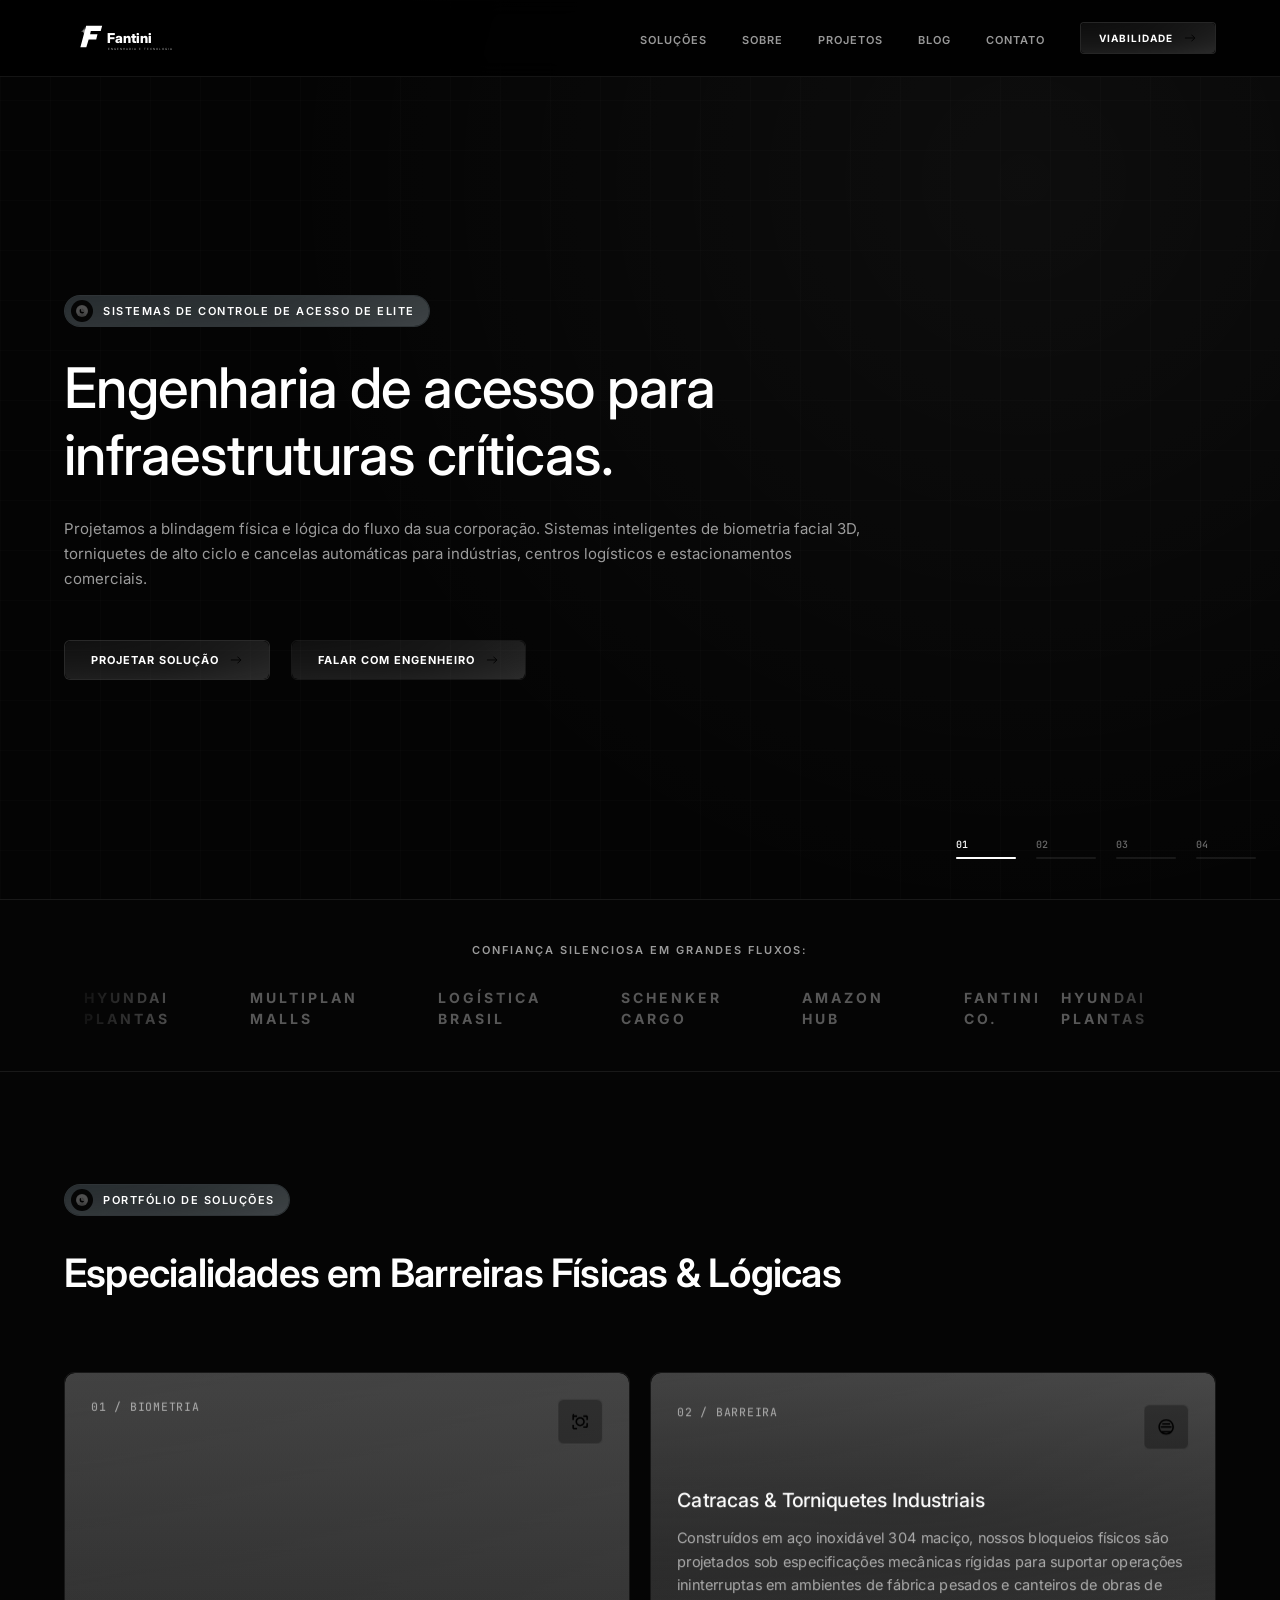
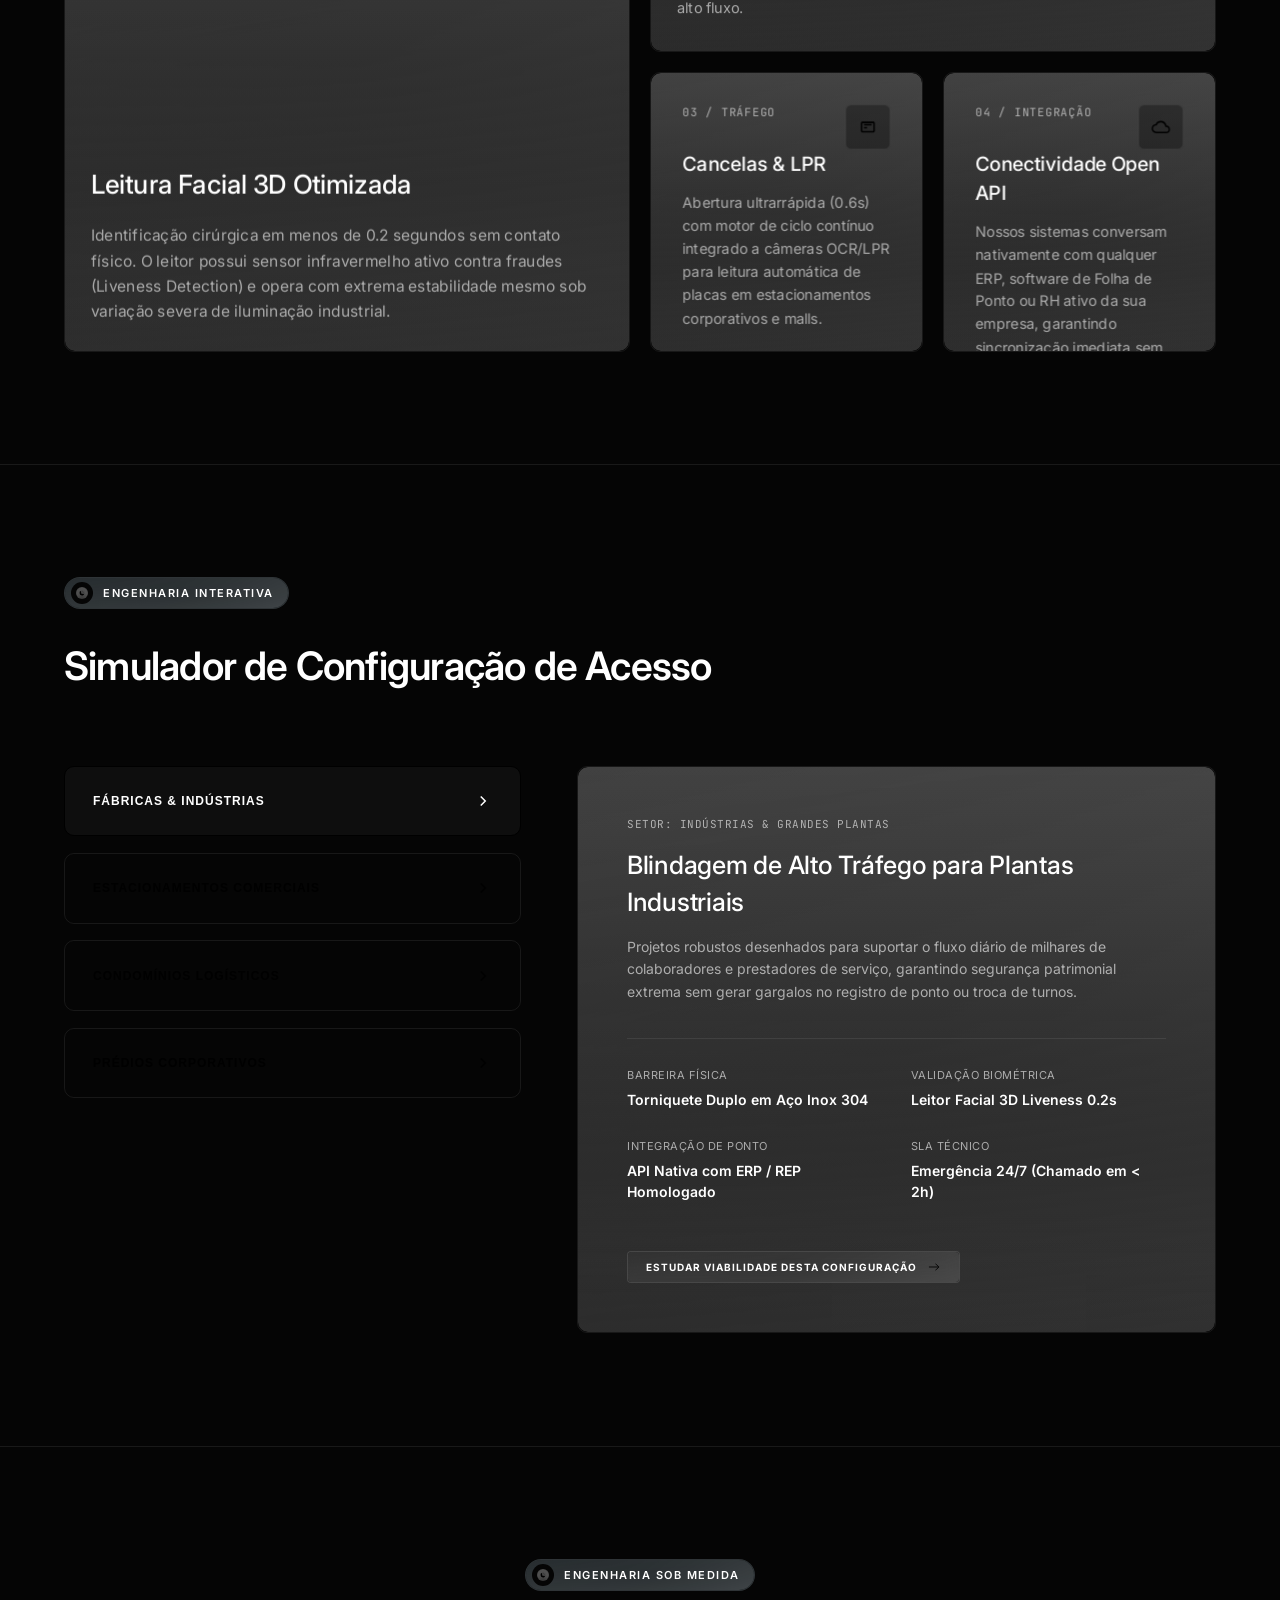
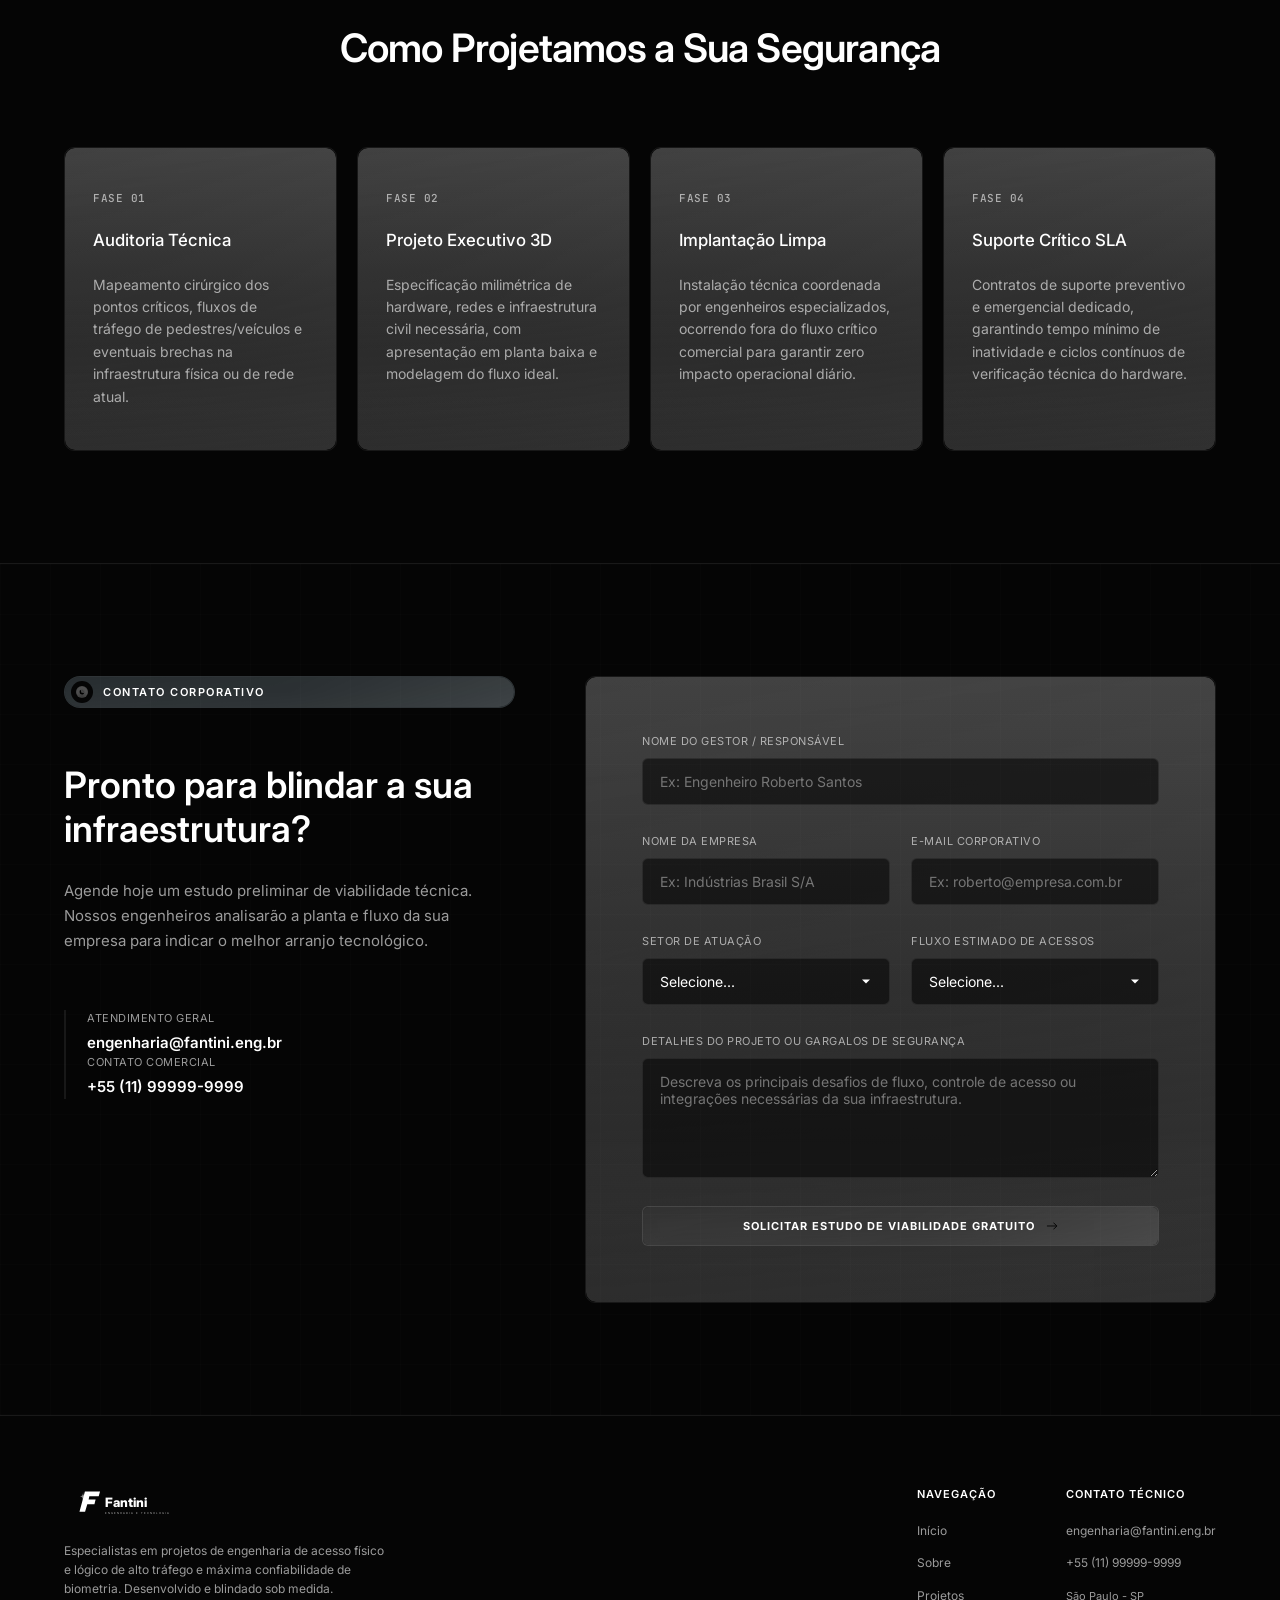
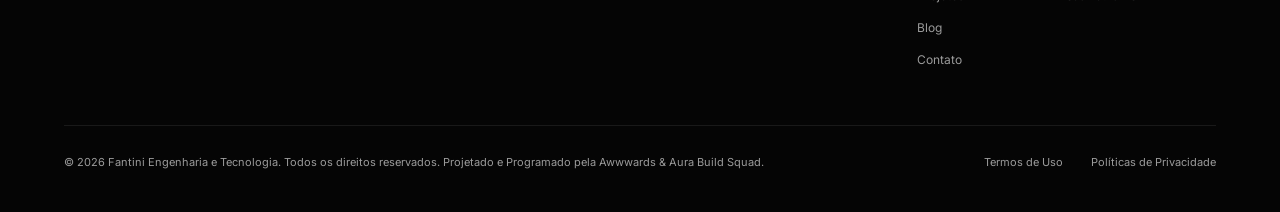
==== commit f75e16a8: "feat: implement interactive 3D parallax tilt effect on Bento Cards and premium custom HUD cockpit cu" ====
--- a/index.html
+++ b/index.html
@@ -141,7 +141,7 @@
         </div>
         
         <div class="hero-actions reveal-slide-up delay-2">
-          <a class="button-01 w-inline-block" href="#contato">
+          <a class="button-01 w-inline-block" href="#contato" data-cursor-label="PROJETAR">
             <div class="button-01-main">
               <div class="button-01-text-wrap">
                 <div class="paragraph-02">Projetar Solução</div>
@@ -151,7 +151,7 @@
               <div class="bg-daimond-16"></div>
             </div>
           </a>
-          <a class="button-01 button-01-secondary w-inline-block" href="#simulador">
+          <a class="button-01 button-01-secondary w-inline-block" href="#simulador" data-cursor-label="PROJETAR">
             <div class="button-01-main">
               <div class="button-01-text-wrap">
                 <div class="paragraph-02">Falar com Engenheiro</div>
@@ -213,7 +213,7 @@
 
       <div class="bento-grid">
         <!-- CARD 1 (Retângulo Vertical): Reconhecimento Facial 3D -->
-        <div class="bento-card bento-vertical reveal-slide-up">
+        <div class="bento-card bento-vertical reveal-slide-up" data-cursor-label="HUD SCAN">
           <div class="bento-card-header">
             <span class="bento-number">01 / BIOMETRIA</span>
             <div class="bento-icon-box" aria-hidden="true">
@@ -240,7 +240,7 @@
         </div>
 
         <!-- CARD 2 (Retângulo Horizontal): Catracas & Torniquetes Industriais -->
-        <div class="bento-card bento-horizontal reveal-slide-up delay-1">
+        <div class="bento-card bento-horizontal reveal-slide-up delay-1" data-cursor-label="HUD SCAN">
           <div class="bento-card-header">
             <span class="bento-number">02 / BARREIRA</span>
             <div class="bento-icon-box" aria-hidden="true">
@@ -267,7 +267,7 @@
         </div>
 
         <!-- CARD 3 (Quadrado Regular): Cancelas -->
-        <div class="bento-card bento-regular reveal-slide-up delay-2">
+        <div class="bento-card bento-regular reveal-slide-up delay-2" data-cursor-label="HUD SCAN">
           <div class="bento-card-header">
             <span class="bento-number">03 / TRÁFEGO</span>
             <div class="bento-icon-box" aria-hidden="true">
@@ -294,7 +294,7 @@
         </div>
 
         <!-- CARD 4 (Quadrado Regular): Conectividade e APIs -->
-        <div class="bento-card bento-regular reveal-slide-up delay-3">
+        <div class="bento-card bento-regular reveal-slide-up delay-3" data-cursor-label="HUD SCAN">
           <div class="bento-card-header">
             <span class="bento-number">04 / INTEGRAÇÃO</span>
             <div class="bento-icon-box" aria-hidden="true">
--- a/css/style.css
+++ b/css/style.css
@@ -676,10 +676,13 @@
   display: flex;
   flex-direction: column;
   justify-content: space-between;
-  transition: var(--transition-bezier);
+  transition: transform 0.6s cubic-bezier(0.16, 1, 0.3, 1),
+              border-color 0.4s ease;
   position: relative;
   overflow: hidden;
   background-color: transparent;
+  transform-style: preserve-3d;
+  perspective: 1000px;
 }
 
 .bento-card:hover {
@@ -719,6 +722,7 @@
   align-items: flex-start;
   position: relative;
   z-index: 10;
+  transform: translateZ(35px);
 }
 
 .bento-number {
@@ -761,6 +765,7 @@
 .bento-card-body {
   position: relative;
   z-index: 10;
+  transform: translateZ(35px);
 }
 
 .bento-card-body h3 {
@@ -1390,3 +1395,110 @@
 .tech-grid-bg {
   animation: techLinePulse 8s ease-in-out infinite;
 }
+
+/* ==========================================================================
+   CUSTOM HUD SPRING CURSOR & GLASS PERSPECTIVE DEPTH
+   ========================================================================== */
+@media (hover: hover) and (pointer: fine) {
+  html, body, a, button, [role="button"], select, input, textarea, .bento-card, .brand-logo-wrap {
+    cursor: none !important;
+  }
+}
+
+.custom-cursor {
+  position: fixed;
+  top: 0;
+  left: 0;
+  width: 0;
+  height: 0;
+  pointer-events: none;
+  z-index: 99999;
+  display: none;
+}
+
+@media (hover: hover) and (pointer: fine) {
+  .custom-cursor {
+    display: block;
+  }
+}
+
+.cursor-dot {
+  position: absolute;
+  top: -2px;
+  left: -2px;
+  width: 4px;
+  height: 4px;
+  background-color: var(--color-text-primary);
+  border-radius: 50%;
+  pointer-events: none;
+  transform: translate3d(0, 0, 0);
+  z-index: 2;
+  transition: transform 0.2s ease, background-color 0.2s ease;
+}
+
+.cursor-ring {
+  position: absolute;
+  top: -15px;
+  left: -15px;
+  width: 30px;
+  height: 30px;
+  border: 1px solid rgba(255, 255, 255, 0.25);
+  border-radius: 50%;
+  pointer-events: none;
+  transform: translate3d(0, 0, 0);
+  transition: width 0.3s cubic-bezier(0.16, 1, 0.3, 1),
+              height 0.3s cubic-bezier(0.16, 1, 0.3, 1),
+              top 0.3s cubic-bezier(0.16, 1, 0.3, 1),
+              left 0.3s cubic-bezier(0.16, 1, 0.3, 1),
+              border-color 0.3s cubic-bezier(0.16, 1, 0.3, 1),
+              background-color 0.3s cubic-bezier(0.16, 1, 0.3, 1);
+  will-change: transform, width, height;
+  z-index: 1;
+}
+
+.cursor-label {
+  position: absolute;
+  top: -6px;
+  left: 20px;
+  font-family: var(--font-mono);
+  font-size: 8px;
+  font-weight: 500;
+  color: var(--color-text-primary);
+  letter-spacing: 1px;
+  opacity: 0;
+  transform: translateX(-5px);
+  transition: opacity 0.3s cubic-bezier(0.16, 1, 0.3, 1),
+              transform 0.3s cubic-bezier(0.16, 1, 0.3, 1);
+  white-space: nowrap;
+  pointer-events: none;
+}
+
+/* Hover States do Cursor */
+/* Hovering link/button */
+.custom-cursor.hovering-button .cursor-ring {
+  width: 48px;
+  height: 48px;
+  top: -24px;
+  left: -24px;
+  border-color: rgba(255, 255, 255, 0.85);
+  background-color: rgba(255, 255, 255, 0.05);
+}
+
+.custom-cursor.hovering-button .cursor-dot {
+  transform: scale(1.5);
+  background-color: var(--color-text-primary);
+}
+
+/* Hovering with custom labels (Bento/Projects) */
+.custom-cursor.hovering-label .cursor-ring {
+  width: 54px;
+  height: 54px;
+  top: -27px;
+  left: -27px;
+  border-color: var(--color-text-primary);
+}
+
+.custom-cursor.hovering-label .cursor-label {
+  opacity: 1;
+  transform: translateX(0);
+}
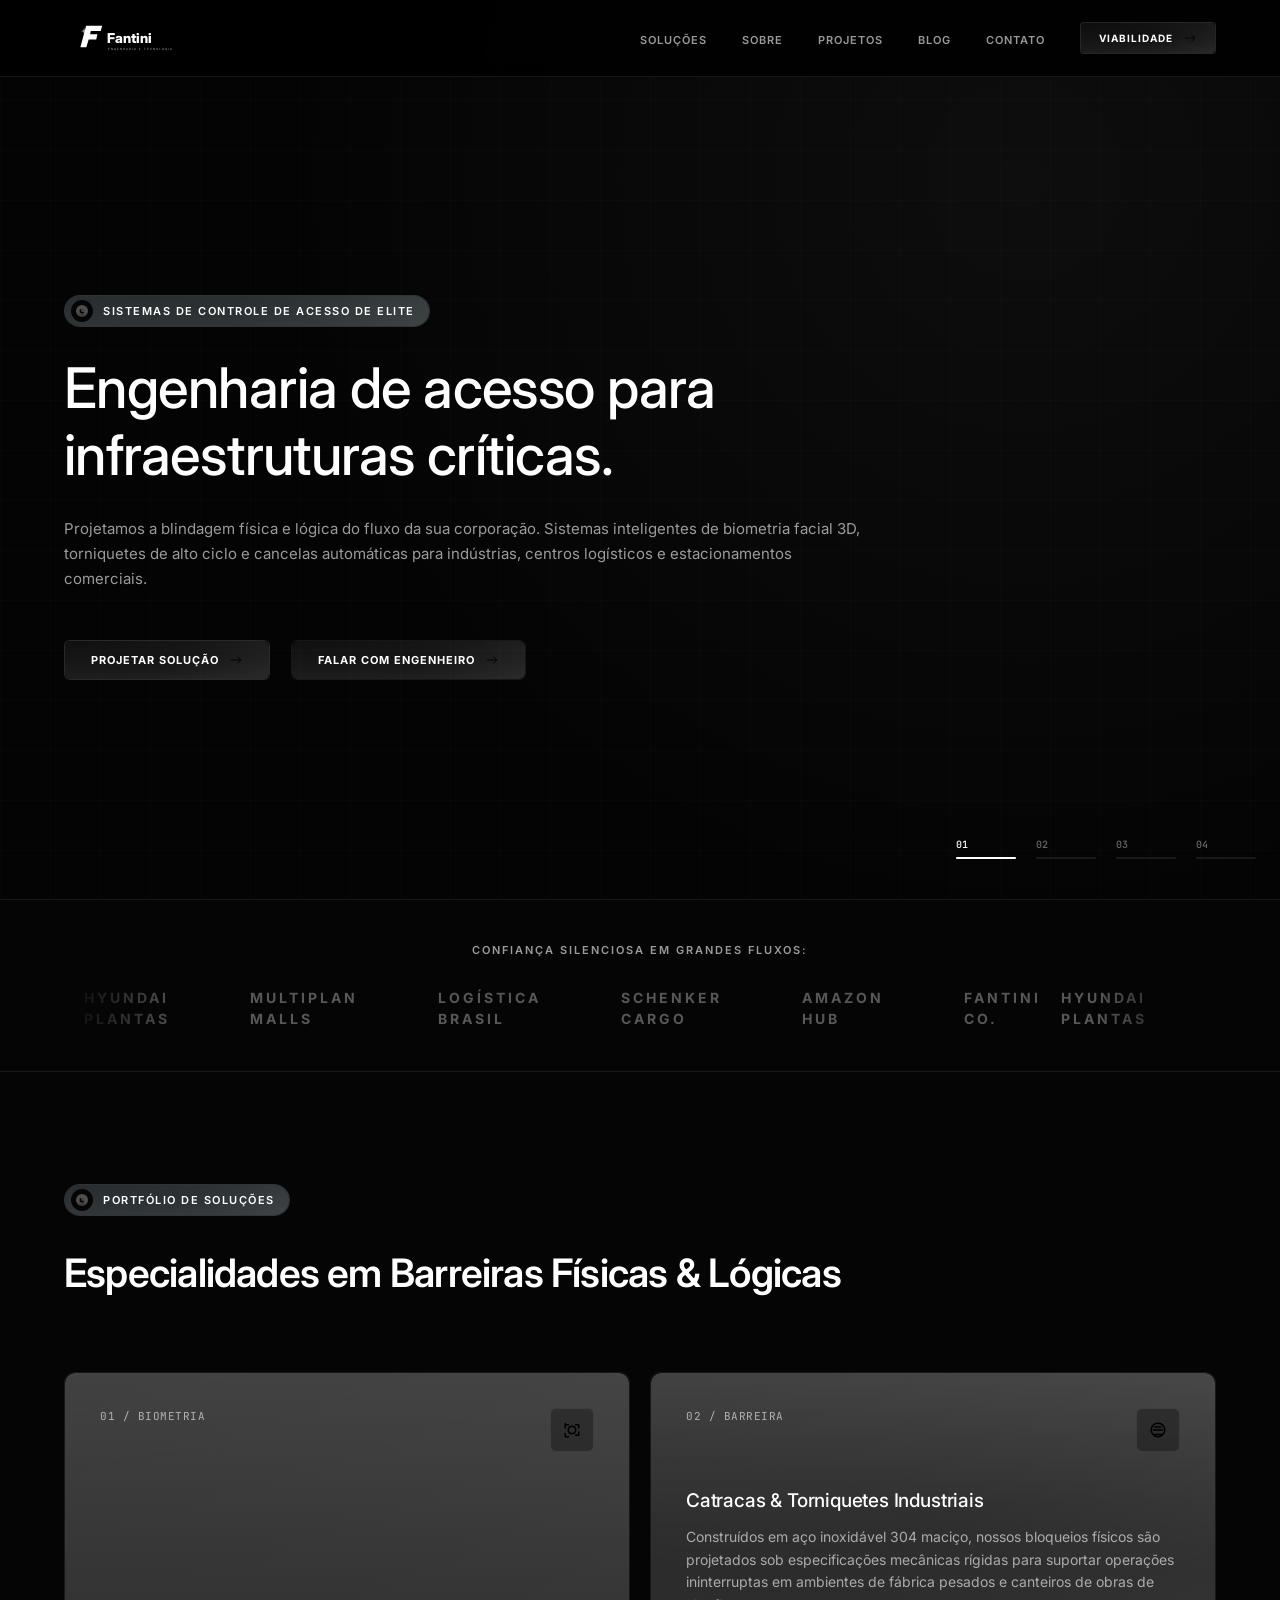
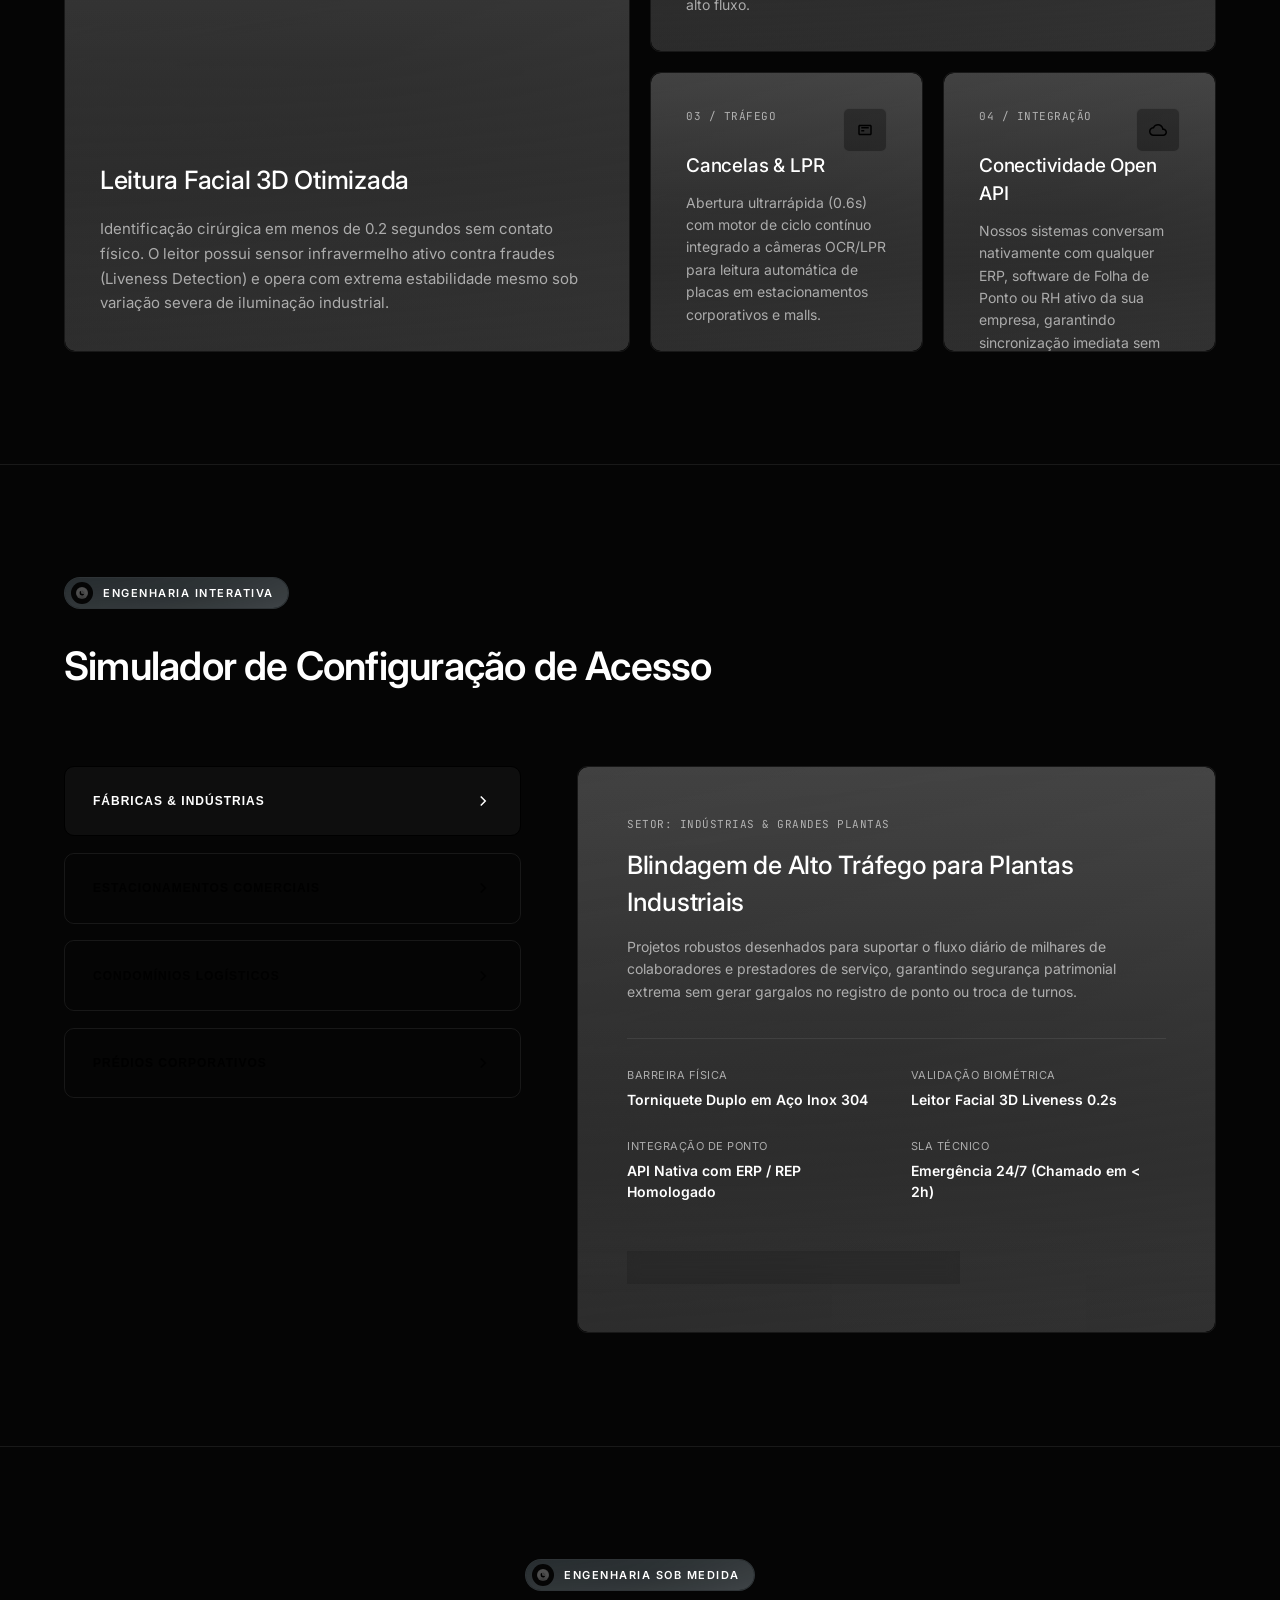
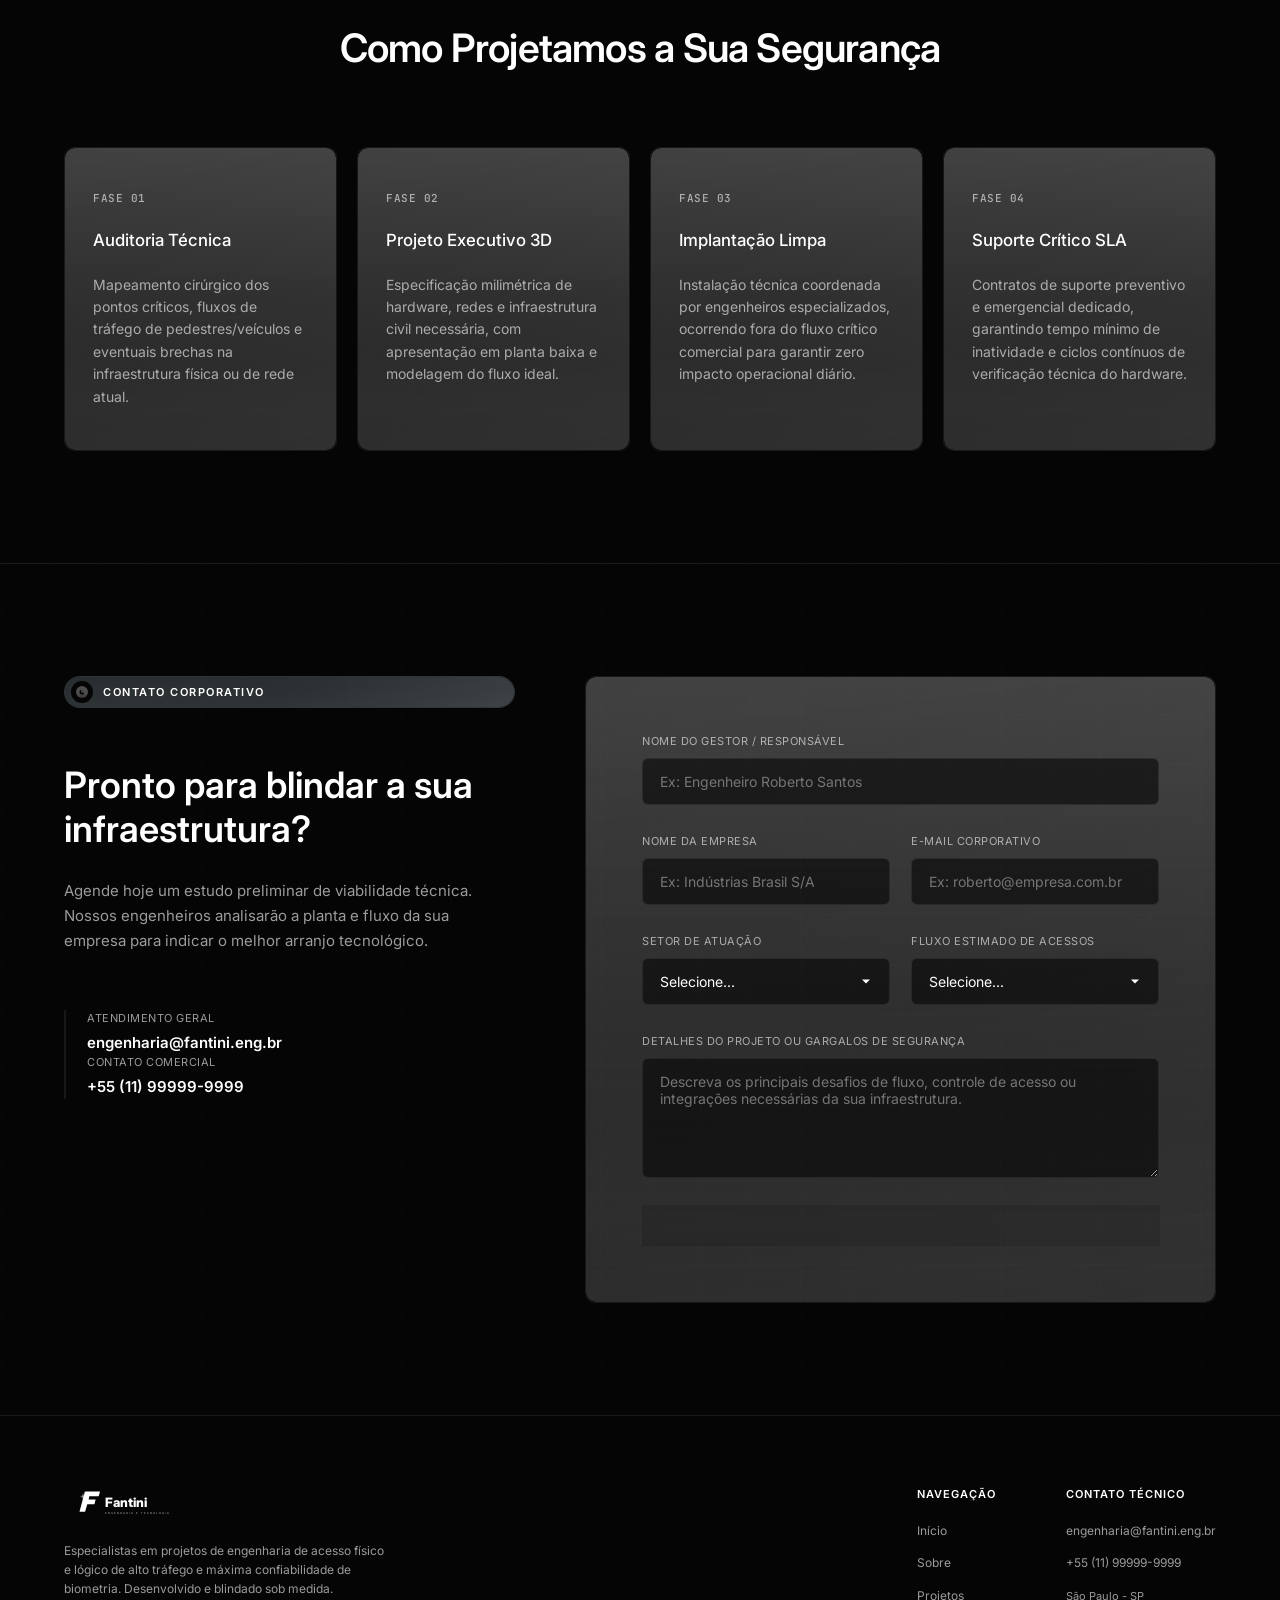
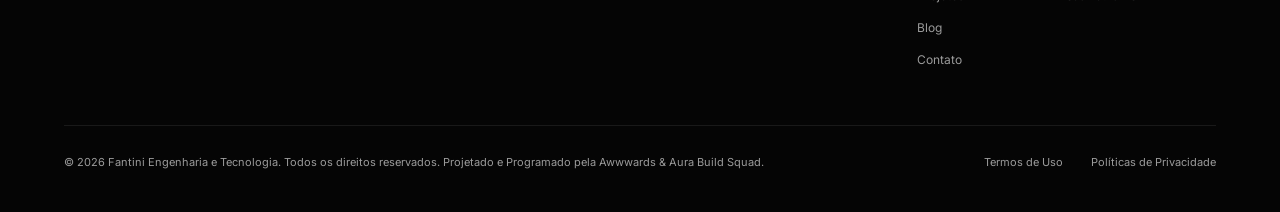
==== commit 2c2c89f9: "Revert "feat: implement interactive 3D parallax tilt effect on Bento Cards and premium custom HUD co" ====
--- a/index.html
+++ b/index.html
@@ -141,7 +141,7 @@
         </div>
         
         <div class="hero-actions reveal-slide-up delay-2">
-          <a class="button-01 w-inline-block" href="#contato" data-cursor-label="PROJETAR">
+          <a class="button-01 w-inline-block" href="#contato">
             <div class="button-01-main">
               <div class="button-01-text-wrap">
                 <div class="paragraph-02">Projetar Solução</div>
@@ -151,7 +151,7 @@
               <div class="bg-daimond-16"></div>
             </div>
           </a>
-          <a class="button-01 button-01-secondary w-inline-block" href="#simulador" data-cursor-label="PROJETAR">
+          <a class="button-01 button-01-secondary w-inline-block" href="#simulador">
             <div class="button-01-main">
               <div class="button-01-text-wrap">
                 <div class="paragraph-02">Falar com Engenheiro</div>
@@ -213,7 +213,7 @@
 
       <div class="bento-grid">
         <!-- CARD 1 (Retângulo Vertical): Reconhecimento Facial 3D -->
-        <div class="bento-card bento-vertical reveal-slide-up" data-cursor-label="HUD SCAN">
+        <div class="bento-card bento-vertical reveal-slide-up">
           <div class="bento-card-header">
             <span class="bento-number">01 / BIOMETRIA</span>
             <div class="bento-icon-box" aria-hidden="true">
@@ -240,7 +240,7 @@
         </div>
 
         <!-- CARD 2 (Retângulo Horizontal): Catracas & Torniquetes Industriais -->
-        <div class="bento-card bento-horizontal reveal-slide-up delay-1" data-cursor-label="HUD SCAN">
+        <div class="bento-card bento-horizontal reveal-slide-up delay-1">
           <div class="bento-card-header">
             <span class="bento-number">02 / BARREIRA</span>
             <div class="bento-icon-box" aria-hidden="true">
@@ -267,7 +267,7 @@
         </div>
 
         <!-- CARD 3 (Quadrado Regular): Cancelas -->
-        <div class="bento-card bento-regular reveal-slide-up delay-2" data-cursor-label="HUD SCAN">
+        <div class="bento-card bento-regular reveal-slide-up delay-2">
           <div class="bento-card-header">
             <span class="bento-number">03 / TRÁFEGO</span>
             <div class="bento-icon-box" aria-hidden="true">
@@ -294,7 +294,7 @@
         </div>
 
         <!-- CARD 4 (Quadrado Regular): Conectividade e APIs -->
-        <div class="bento-card bento-regular reveal-slide-up delay-3" data-cursor-label="HUD SCAN">
+        <div class="bento-card bento-regular reveal-slide-up delay-3">
           <div class="bento-card-header">
             <span class="bento-number">04 / INTEGRAÇÃO</span>
             <div class="bento-icon-box" aria-hidden="true">
--- a/css/style.css
+++ b/css/style.css
@@ -676,13 +676,10 @@
   display: flex;
   flex-direction: column;
   justify-content: space-between;
-  transition: transform 0.6s cubic-bezier(0.16, 1, 0.3, 1),
-              border-color 0.4s ease;
+  transition: var(--transition-bezier);
   position: relative;
   overflow: hidden;
   background-color: transparent;
-  transform-style: preserve-3d;
-  perspective: 1000px;
 }
 
 .bento-card:hover {
@@ -722,7 +719,6 @@
   align-items: flex-start;
   position: relative;
   z-index: 10;
-  transform: translateZ(35px);
 }
 
 .bento-number {
@@ -765,7 +761,6 @@
 .bento-card-body {
   position: relative;
   z-index: 10;
-  transform: translateZ(35px);
 }
 
 .bento-card-body h3 {
@@ -1395,110 +1390,3 @@
 .tech-grid-bg {
   animation: techLinePulse 8s ease-in-out infinite;
 }
-
-/* ==========================================================================
-   CUSTOM HUD SPRING CURSOR & GLASS PERSPECTIVE DEPTH
-   ========================================================================== */
-@media (hover: hover) and (pointer: fine) {
-  html, body, a, button, [role="button"], select, input, textarea, .bento-card, .brand-logo-wrap {
-    cursor: none !important;
-  }
-}
-
-.custom-cursor {
-  position: fixed;
-  top: 0;
-  left: 0;
-  width: 0;
-  height: 0;
-  pointer-events: none;
-  z-index: 99999;
-  display: none;
-}
-
-@media (hover: hover) and (pointer: fine) {
-  .custom-cursor {
-    display: block;
-  }
-}
-
-.cursor-dot {
-  position: absolute;
-  top: -2px;
-  left: -2px;
-  width: 4px;
-  height: 4px;
-  background-color: var(--color-text-primary);
-  border-radius: 50%;
-  pointer-events: none;
-  transform: translate3d(0, 0, 0);
-  z-index: 2;
-  transition: transform 0.2s ease, background-color 0.2s ease;
-}
-
-.cursor-ring {
-  position: absolute;
-  top: -15px;
-  left: -15px;
-  width: 30px;
-  height: 30px;
-  border: 1px solid rgba(255, 255, 255, 0.25);
-  border-radius: 50%;
-  pointer-events: none;
-  transform: translate3d(0, 0, 0);
-  transition: width 0.3s cubic-bezier(0.16, 1, 0.3, 1),
-              height 0.3s cubic-bezier(0.16, 1, 0.3, 1),
-              top 0.3s cubic-bezier(0.16, 1, 0.3, 1),
-              left 0.3s cubic-bezier(0.16, 1, 0.3, 1),
-              border-color 0.3s cubic-bezier(0.16, 1, 0.3, 1),
-              background-color 0.3s cubic-bezier(0.16, 1, 0.3, 1);
-  will-change: transform, width, height;
-  z-index: 1;
-}
-
-.cursor-label {
-  position: absolute;
-  top: -6px;
-  left: 20px;
-  font-family: var(--font-mono);
-  font-size: 8px;
-  font-weight: 500;
-  color: var(--color-text-primary);
-  letter-spacing: 1px;
-  opacity: 0;
-  transform: translateX(-5px);
-  transition: opacity 0.3s cubic-bezier(0.16, 1, 0.3, 1),
-              transform 0.3s cubic-bezier(0.16, 1, 0.3, 1);
-  white-space: nowrap;
-  pointer-events: none;
-}
-
-/* Hover States do Cursor */
-/* Hovering link/button */
-.custom-cursor.hovering-button .cursor-ring {
-  width: 48px;
-  height: 48px;
-  top: -24px;
-  left: -24px;
-  border-color: rgba(255, 255, 255, 0.85);
-  background-color: rgba(255, 255, 255, 0.05);
-}
-
-.custom-cursor.hovering-button .cursor-dot {
-  transform: scale(1.5);
-  background-color: var(--color-text-primary);
-}
-
-/* Hovering with custom labels (Bento/Projects) */
-.custom-cursor.hovering-label .cursor-ring {
-  width: 54px;
-  height: 54px;
-  top: -27px;
-  left: -27px;
-  border-color: var(--color-text-primary);
-}
-
-.custom-cursor.hovering-label .cursor-label {
-  opacity: 1;
-  transform: translateX(0);
-}
